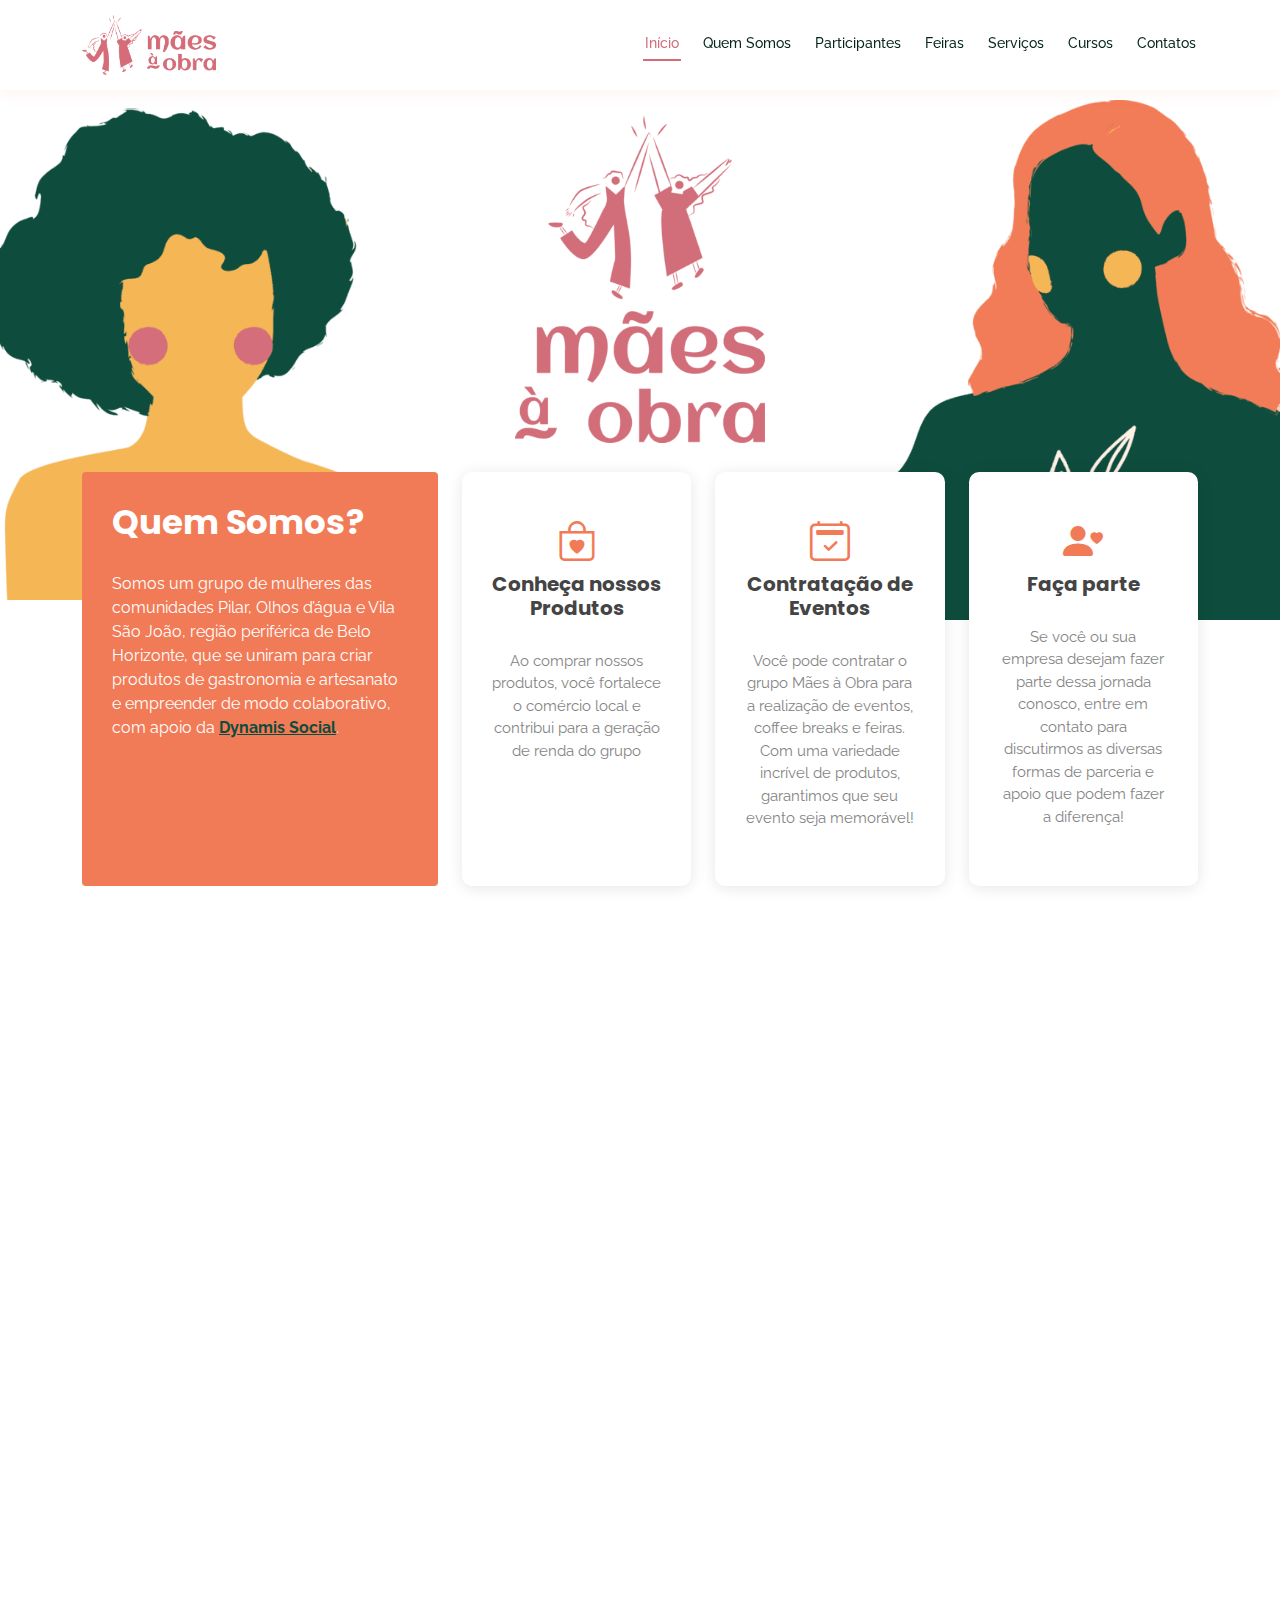
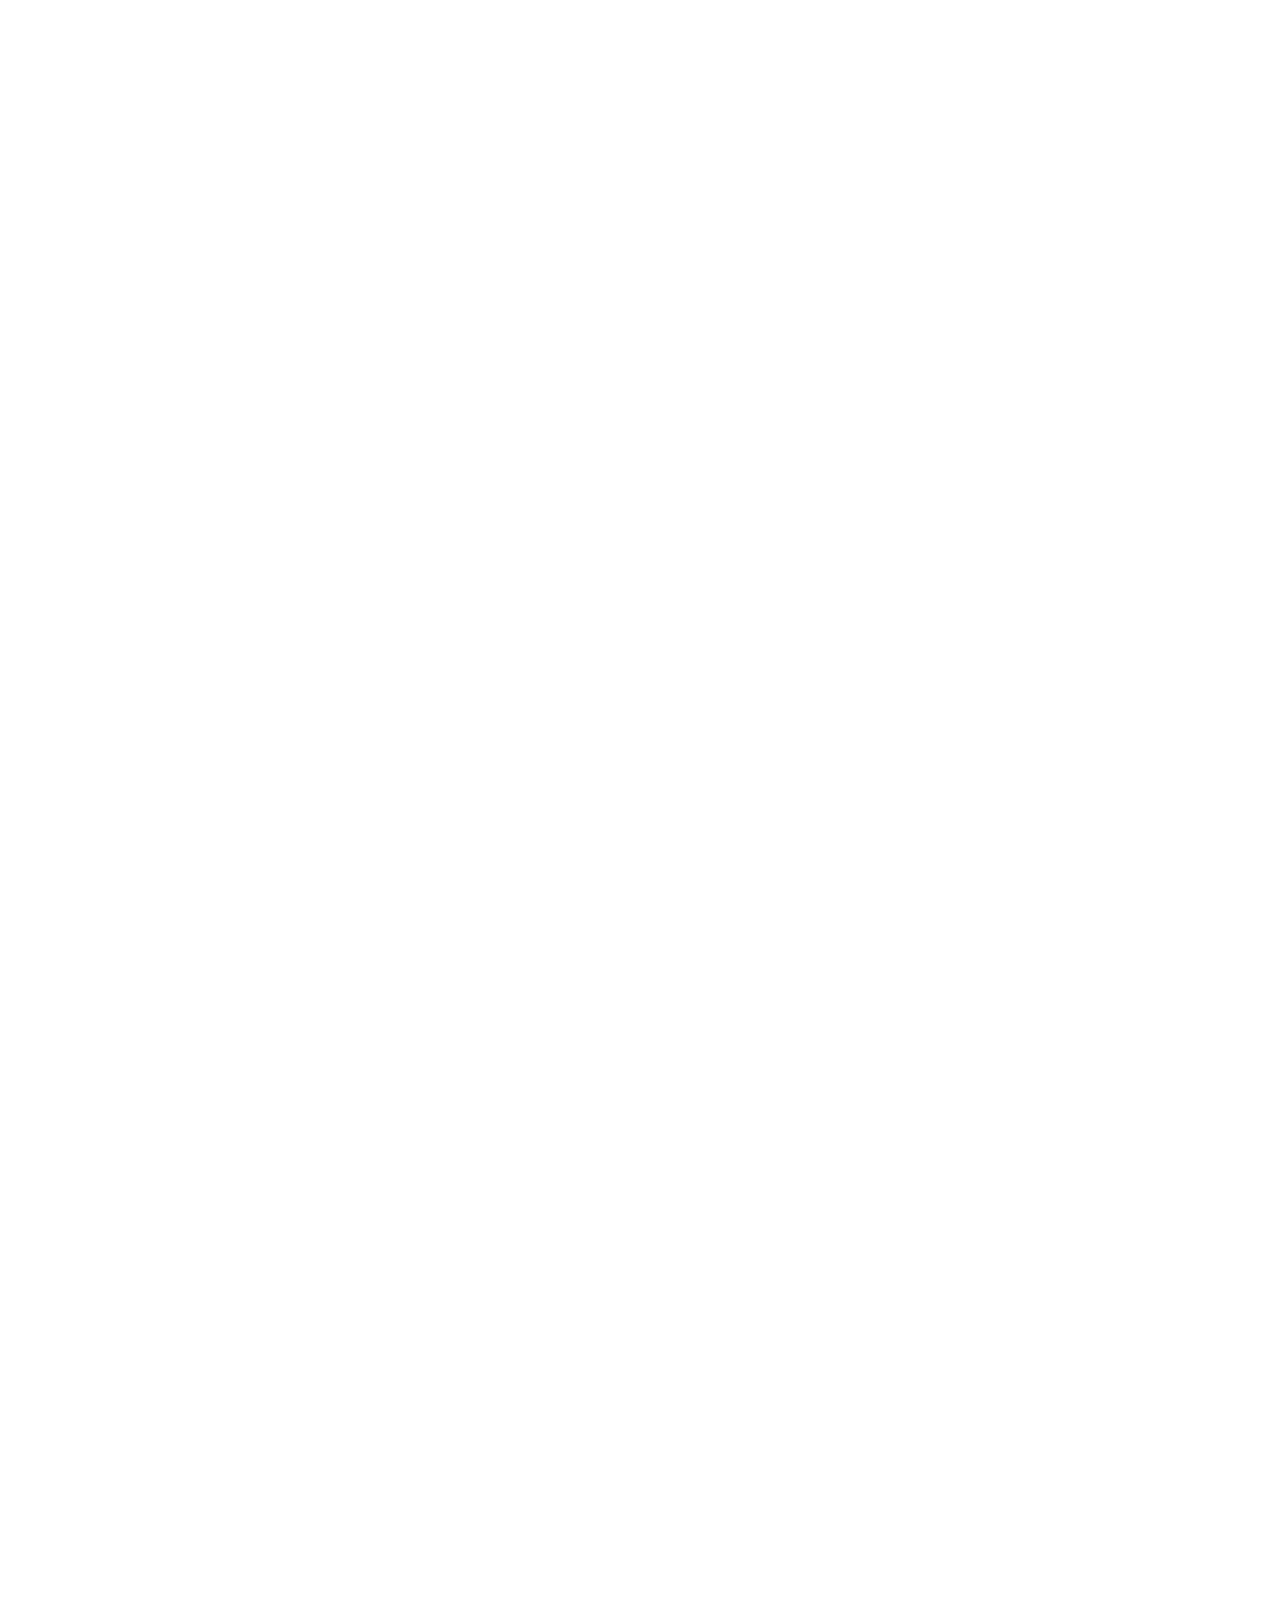
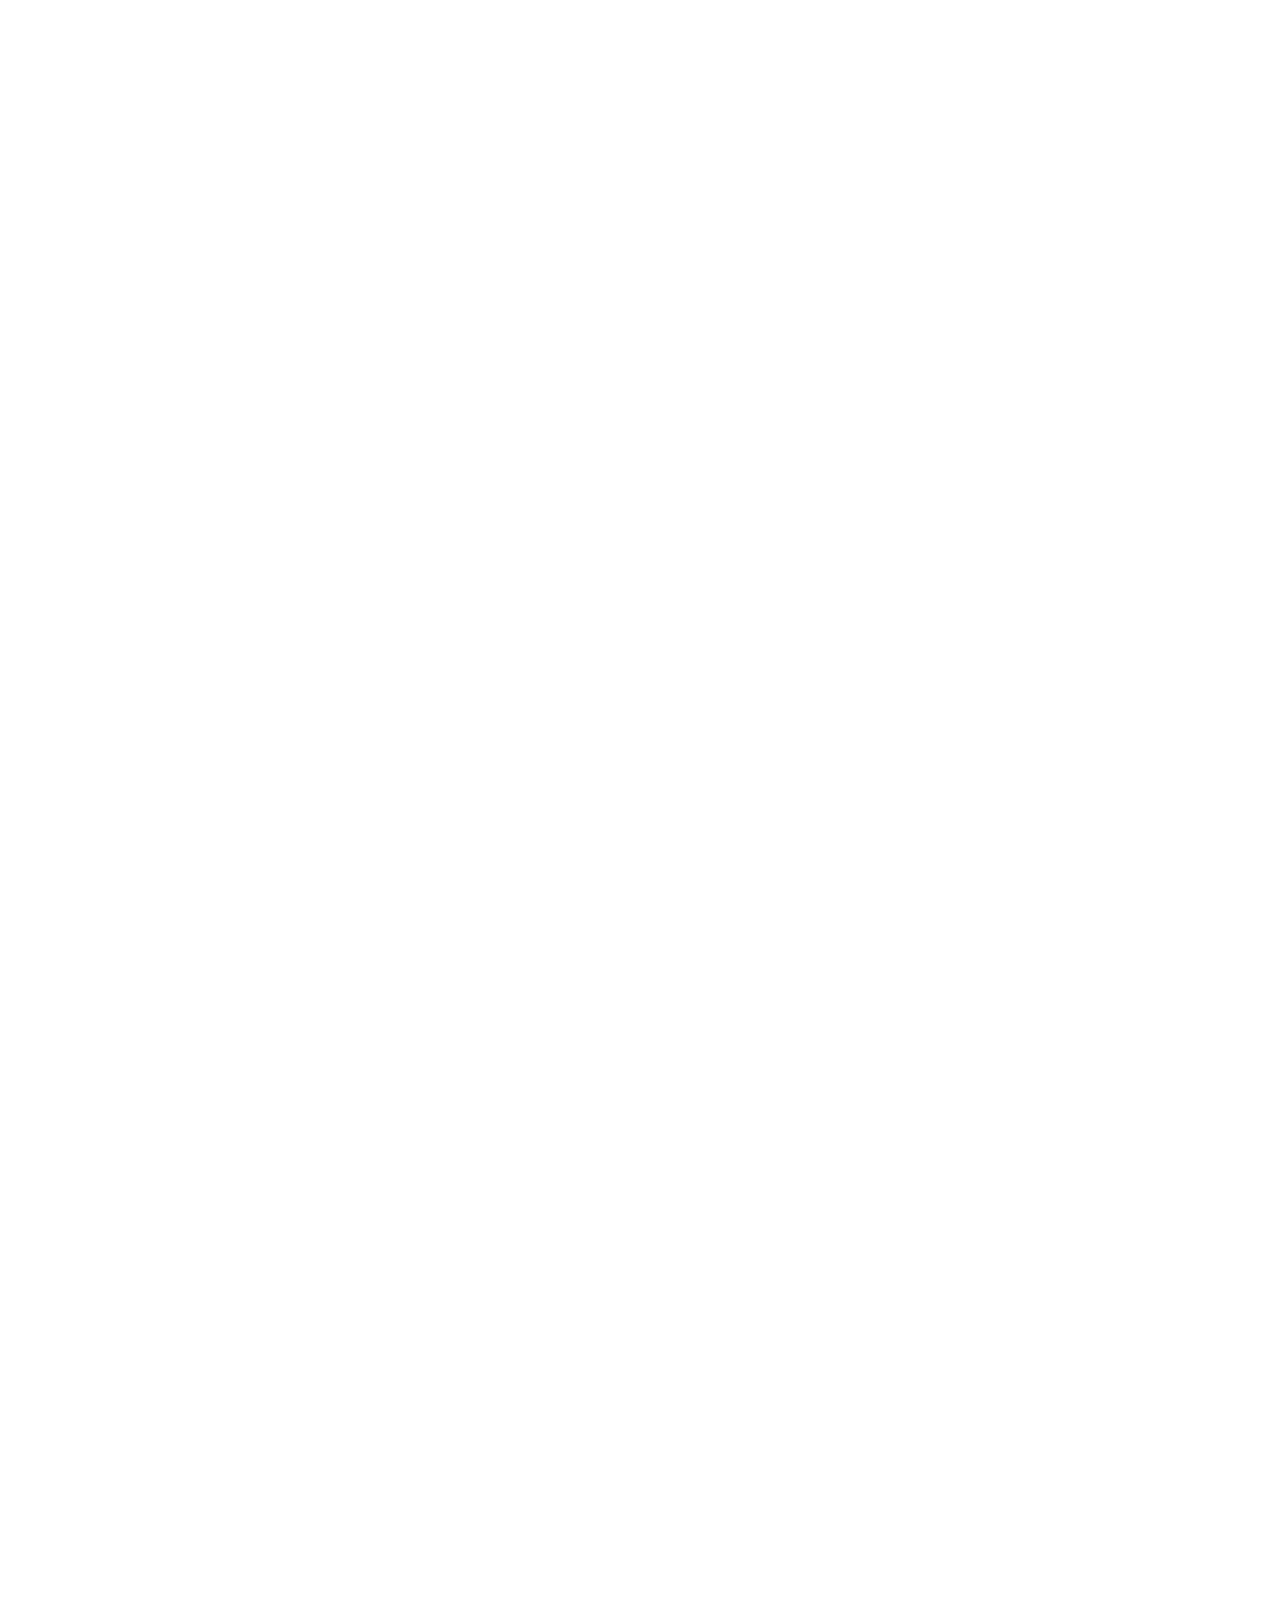
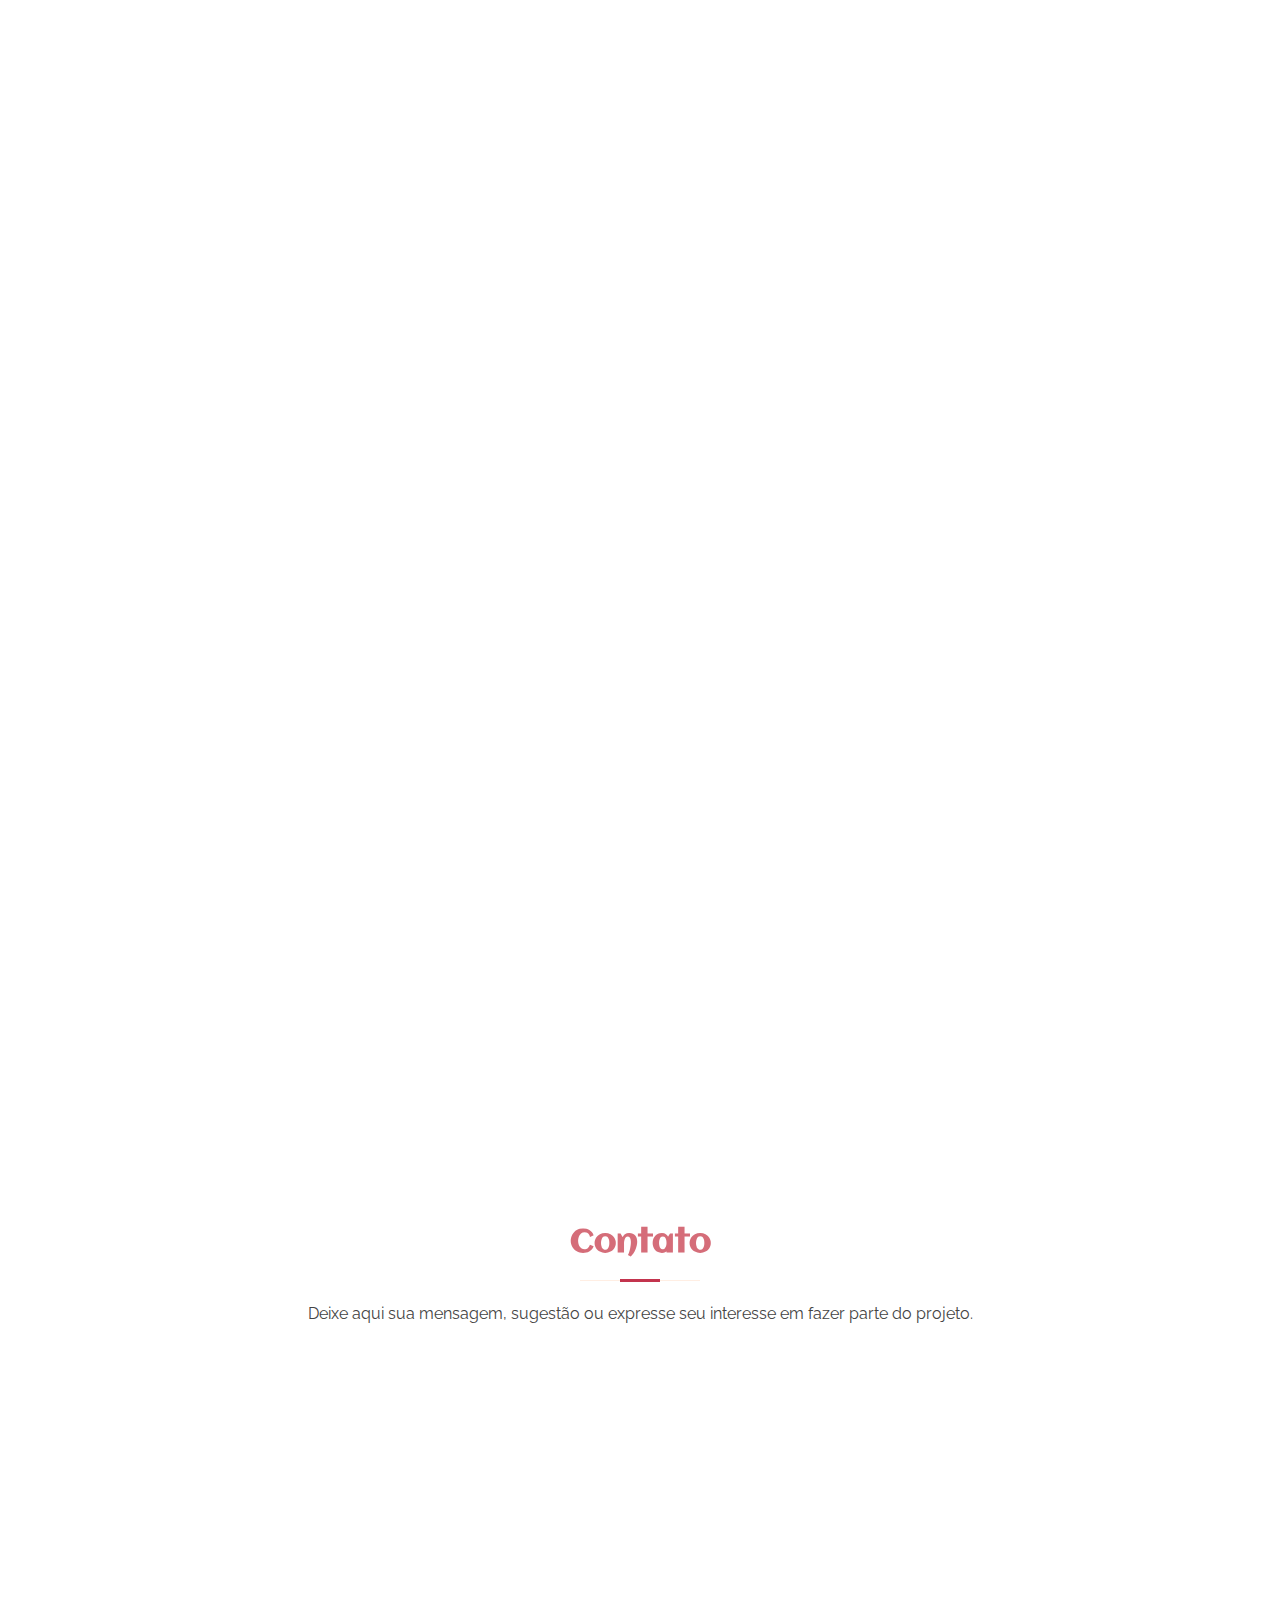
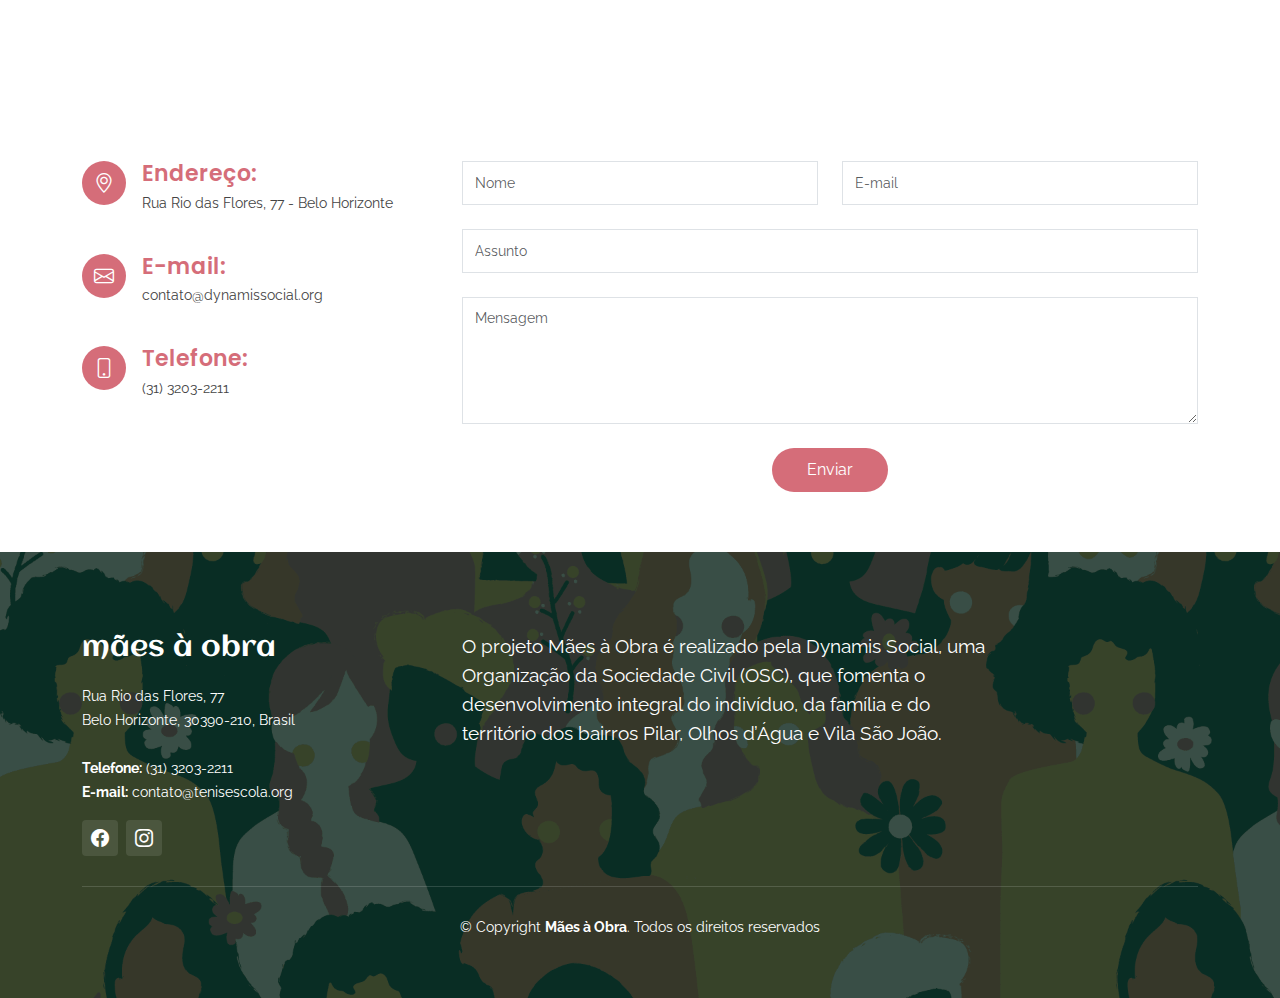
==== index.html @ a95a76d3 "retornando preloader" ====
<!DOCTYPE html>
<html lang="en">

<head>
  <meta charset="utf-8">
  <meta content="width=device-width, initial-scale=1.0" name="viewport">

  <title>Mães à Obra</title>
  <meta content="" name="description">
  <meta content="" name="keywords">

  <!--IMAGEM DE PRÉ VISUALIZAÇÃO - META-tags OpenGraph-->
  <meta property="og:title" content="Mães à Obra" />
  <meta property="og:description" content="Somos um grupo de mulheres da região periférica de Belo Horizonte, que se uniram para criar produtos de gastronomia e artesanato" />
  <meta property="og:image" content="C:/ProjetosPHP/GIT_proj_maes_a_obra/assets/img/img-preview.jpg" />
  <meta property="og:url" content="C:/ProjetosPHP/GIT_proj_maes_a_obra/" />

  <!-- Favicons -->
  <link href="assets/img/favicon.png" rel="icon">
  <link href="assets/img/apple-touch-icon.png" rel="apple-touch-icon">

  <!-- Google Fonts -->
  <link rel="preconnect" href="https://fonts.googleapis.com">
  <link rel="preconnect" href="https://fonts.gstatic.com" crossorigin>
  <link
    href="https://fonts.googleapis.com/css?family=Open+Sans:300,300i,400,400i,600,600i,700,700i|Raleway:300,300i,400,400i,500,500i,600,600i,700,700i|Poppins:300,300i,400,400i,500,500i,600,600i,700,700i"
    rel="stylesheet">
  <link href="https://fonts.googleapis.com/css2?family=Aclonica&display=swap" rel="stylesheet">

  <!-- Vendor CSS Files -->
  <link href="assets/vendor/animate.css/animate.min.css" rel="stylesheet">
  <link href="assets/vendor/aos/aos.css" rel="stylesheet">
  <link href="assets/vendor/bootstrap/css/bootstrap.min.css" rel="stylesheet">
  <link href="assets/vendor/bootstrap-icons/bootstrap-icons.css" rel="stylesheet">  
  <link href="assets/vendor/glightbox/css/glightbox.min.css" rel="stylesheet">
  <link href="assets/vendor/swiper/swiper-bundle.min.css" rel="stylesheet">

  <!-- Template Main CSS File -->
  <!-- <link href="assets/css/style.css" rel="stylesheet"> -->
  <link rel="stylesheet" href="assets/css/style.css" media="none" onload="if(media!='all')media='all'"><noscript><link rel="stylesheet" href="assets/css/style.css"></noscript>


</head>

<body>


  <!-- ======= Header ======= -->
  <header id="header" class="">
    <div class="container d-flex align-items-center">

      <a href="index.html" class="logo me-auto"><img src="assets/img/logo.png" class="img-fluid"></a>

      <nav id="navbar" class="navbar order-last order-lg-0">
        <ul>
          <li><a class="nav-link scrollto active" href="#hero">Início</a></li>
          <li><a class="nav-link scrollto" href="#about">Quem Somos</a></li>
          <li><a class="nav-link scrollto" href="#departments">Participantes</a></li>
          <li><a class="nav-link scrollto" href="#feiras">Feiras</a></li>
          <li><a class="nav-link scrollto" href="#servicos">Serviços</a></li>
          <li><a class="nav-link scrollto" href="#cursos">Cursos</a></li>
          <li><a class="nav-link scrollto" href="#contatos">Contatos</a></li>
        </ul>
        <i class="bi bi-list mobile-nav-toggle"></i>
      </nav>

    </div>
  </header>

  <!-- ======= [Banner] Hero Section ======= -->
  <section id="hero" class="text-center">
    <div class="row">

      <div class="col-4 mt-2">
        <img src="assets/img/mulher1.png" class="img-fluid" />
      </div>

      <div class="col-4 mt-3 logo-banner">
        <img src="assets/img/hero-banner-logo.png"
          class="img-fluid animate__animated animate__bounceIn animate__slow" />
      </div>

      <div class="col-4">
        <img src="assets/img/mulher2.png" class="img-fluid" />
      </div>

    </div>

  </section>

  <main id="main">

    <!-- ======= [Quadrados do Banner] Why Us Section ======= -->
    <section id="why-us" class="why-us">
      <div class="container">
        <div class="row">

          <div class=" col-lg-4 d-flex align-items-stretch animate__animated animate__bounceInLeft animate__slow" onclick="location.href='#about';">
            <div class="content grow">
              <h3>Quem Somos?</h3>
              <p>
                Somos um grupo de mulheres das comunidades Pilar, Olhos d’água e Vila São João, região periférica de
                Belo Horizonte, que se uniram para criar produtos de gastronomia e artesanato e empreender de modo
                colaborativo, com apoio da
                <a href="https://dynamissocial.org/dynamis/"><strong>Dynamis Social</strong></a>.
              </p>
            </div>
          </div>

          <div class="col-lg-8 d-flex align-items-stretch">
            <div class="icon-boxes d-flex flex-column justify-content-center ">
              <div class="row">

                <div class="col-xl-4 d-flex align-items-stretch animate__animated animate__bounceInLeft animate__slow" onclick="location.href='#departments';">
                  <div class="grow icon-box mt-4 mt-xl-0">
                    <i class="bi bi-bag-heart"></i>
                    <h4>Conheça nossos Produtos</h4>
                    <p>Ao comprar nossos produtos, você fortalece o comércio local e contribui para a geração de renda
                      do grupo</p>
                  </div>
                </div>

                <div class="col-xl-4 d-flex align-items-stretch animate__animated animate__bounceInLeft animate__slow" onclick="location.href='#servicos';">
                  <div class="grow icon-box mt-4 mt-xl-0">
                    <i class="bi bi-calendar2-check"></i>
                    <h4>Contratação de Eventos</h4>
                    <p>Você pode contratar o grupo Mães à Obra para a realização de eventos, coffee breaks e feiras. Com
                      uma variedade incrível de produtos, garantimos que seu evento seja memorável!</p>
                  </div>
                </div>

                <div class="col-xl-4 d-flex align-items-stretch animate__animated animate__bounceInLeft animate__slow" onclick="location.href='#contatos';">
                  <div class="grow icon-box mt-4 mt-xl-0">
                    <i class="bi bi-person-heart"></i>
                    <h4>Faça parte</h4>
                    <p>Se você ou sua empresa desejam fazer parte dessa jornada conosco, entre em contato para
                      discutirmos as diversas formas de parceria e apoio que podem fazer a diferença!</p>
                  </div>
                </div>

              </div>
            </div>
          </div>
        </div>

      </div>
    </section>

    <!-- ======= [Quem somos] About Section ======= -->
    <section id="about" class="about" data-aos="fade-up">
      <div class="section-title">
        <h2>Transformação através do Empreendedorismo</h2>
      </div>
      
      <img src="assets/img/foto-grupo.png" alt="" class="img-fluid" data-aos="zoom-in">

      <div class="container">

        <div class="row">

          <div class="col-xl-5 col-lg-6 py-5 px-lg-5 align-self-center">
            <p>A <a href="https://dynamissocial.org/dynamis/"><strong>Dynamis Social</strong></a> é uma OSC que desenvolve projetos nas áreas de esporte, educação e cultura junto às
              comunidades dos bairros Pilar, Olhos d’água e Vila São João. Durante a pandemia de covid-19, um grupo de
              mães das crianças atendidas pela organização começou a se organizar para a comercialização de alguns
              produtos, buscando a geração de renda extra, naquele contexto desafiador que enfrentamos. Daí nasceu o
              projeto Mães à Obra, hoje responsável por movimentar o bairro com feiras mensais, que ocupam a praça
              principal.
            </p>
            <p>A missão do projeto é empoderar mulheres, promovendo o empreendedorismo colaborativo nas áreas de gastronomia e artesanato. Por meio de feiras mensais, encontros e formações, buscamos aprimorar produtos e servicos, bem como oferecer ferramentas para ampliação das vendas, visando o aumento da renda e bem-estar dessas mulheres e suas famílias.</p>
          </div>

          <div
            class="col-xl-7 col-lg-6 icon-boxes py-5 px-lg-5">
            <div class="icon-box">
              <div class="icon"><i class="bi bi-boxes"></i></div>
              <h4 class="title">Colaboração</h4>
              <p class="description">Acreditamos na força do trabalho em conjunto para alcançar objetivos comuns e construir uma comunidade sólida.</p>
            </div>

            <div class="icon-box">
              <div class="icon"><i class="bi bi-gem"></i></div>
              <h4 class="title">Empoderamento</h4>
              <p class="description">Estamos comprometidos em empoderar mulheres, oferecendo oportunidades e recursos para seu crescimento pessoal e profissional.</p>
            </div>

            <div class="icon-box">
              <div class="icon"><i class="bi bi-fingerprint"></i></div>
              <h4 class="title">Inclusão</h4>
              <p class="description">Buscamos criar um ambiente inclusivo que respeite e valorize a diversidade.</p>
            </div>

            <div class="icon-box">
              <div class="icon"><i class="bi bi-trophy-fill"></i></div>
              <h4 class="title">Resiliência</h4>
              <p class="description">Apoiamo-nos mutuamente para superar desafios e construir resiliência em nossas vidas pessoais e profissionais.</p>
            </div>

          </div>
        </div>
      </div>      
    </section>

    <!-- ======= [Participantes] Departments Section ======= -->
    <section id="departments" class="departments" data-aos="fade-up">
      <div class="container">

        <div class="section-title">
          <h2>Participantes</h2>
          <p>Aqui você vai conhecer cada uma das Mães à Obra, se encantar com suas histórias pessoais e se apaixonar pelos produtos confeccionados por elas!</p>
          <p>Não deixe de seguir as redes sociais de cada uma, e ficar por dentro de todas as novidades. Você também pode fazer a sua encomenda através das redes sociais.</p>
        </div>

        <h3 class="title mt-3">Gastronomia</h3>


        <div class="row gy-4">
          <div class="col-lg-3 tab-group">
            <ul class="nav nav-tabs flex-column">
              <li class="nav-item">
                <a class="nav-link active show" data-bs-toggle="tab" href="#tab-1">Biscoiteria Afago</a>
              </li>
              <li class="nav-item">
                <a class="nav-link" data-bs-toggle="tab" href="#tab-2">Mapa das Delícias Confeitaria</a>
              </li>
              <li class="nav-item">
                <a class="nav-link" data-bs-toggle="tab" href="#tab-3">Doce Encanto by Naty Viktoria</a>
              </li>
              <li class="nav-item">
                <a class="nav-link" data-bs-toggle="tab" href="#tab-4">Tropeiro da Lu</a>
              </li>
              <li class="nav-item">
                <a class="nav-link" data-bs-toggle="tab" href="#tab-5">Espetinho da Marla</a>
              </li>
              <li class="nav-item">
                <a class="nav-link" data-bs-toggle="tab" href="#tab-6">Abatatado da Dani</a>
              </li>
              <li class="nav-item">
                <a class="nav-link" data-bs-toggle="tab" href="#tab-7">Point do Acarajé</a>
              </li>
              <li class="nav-item">
                <a class="nav-link" data-bs-toggle="tab" href="#tab-8">Delícias da Jô</a> 
              </li>
              <li class="nav-item">
                <a class="nav-link" data-bs-toggle="tab" href="#tab-x">Quitutes da Sol</a> 
              </li>
              <li class="nav-item">
                <a class="nav-link" data-bs-toggle="tab" href="#tab-z">Booloskinha</a> 
              </li>
            </ul>
          </div>

          <div class="col-lg-9">
            <div class="tab-content">

              <!-- ============= Biscoiteria Afago ============= -->
              <div class="tab-pane active show" id="tab-1">
                <div class="row gy-4">
                  <div class="col-lg-8 details order-2 order-lg-1">
                    <h3>Biscoiteria Afago</h3>
                    <p class="fst-italic">Biscoitos Artesanais</p>
                    <p>Temos diversas opções de biscoitos, como amanteigados de diferentes sabores, casadinhos, cookies e muito mais.</p>

                    <p>Meu nome é Rozania Maria, tenho 53 anos. Moro no bairro à 48 anos, sou mãe e avó. Faço licor artesanal e biscoito 
                    caseiro personalizado. Estou no projeto Mães à Obra a 1 ano e 8 meses. Cheguei tímida e falava pouco, apesar de conhercer
                    algumas pessoas. Hoje converso com todas! Faço parceria para oferecer Coffe Break e ajudo no que está ao meu alcance. Amo
                    trabalhar na feira e expor meus produtos. Me motiva a melhorar a cada dia mais quando, nas feiras, ofereço uma prova dos 
                    meus produtos para um cliente e ele diz que já conhece.</p>
                    
                    <div class="row mb-4">
                      <p>Siga nossas redes sociais e faça sua encomenda:</p>
                      <div class="col-1"><a href="https://www.instagram.com/biscoiteriaafago/" target="_blank"><i class="bi bi-instagram"></i></a>  </div>
                      <div class="col-1"><a href="https://wa.me/5531987769050" target="_blank"><i class="bi bi-whatsapp"></i></a>  </div>
                    </div>                           
                    
                  </div>
                  <div class="col-lg-4 text-center order-1 order-lg-2 details-img">
                    <img src="assets/img/participantes/gastronomia/loja01/00.jpg" alt="" class="img-fluid" loading="lazy">
                  </div>
                </div>

                <div class="row">
                  <div class="col-lg-8 gallery">
                    <div class="swiper products-slider">

                      <div class="swiper-wrapper">
                        <div class="swiper-slide"><a class="glightbox" data-gallery="images-gallery-loja01" href="assets/img/participantes/gastronomia/loja01/01.jpg"><img src="assets/img/participantes/gastronomia/loja01/01.jpg" class="img-fluid" alt="" loading="lazy"></a></div>
                        <div class="swiper-slide"><a class="glightbox" data-gallery="images-gallery-loja01" href="assets/img/participantes/gastronomia/loja01/02.jpg"><img src="assets/img/participantes/gastronomia/loja01/02.jpg" class="img-fluid" alt="" loading="lazy"></a></div>
                        <div class="swiper-slide"><a class="glightbox" data-gallery="images-gallery-loja01" href="assets/img/participantes/gastronomia/loja01/03.jpg"><img src="assets/img/participantes/gastronomia/loja01/03.jpg" class="img-fluid" alt="" loading="lazy"></a></div>
                        <div class="swiper-slide"><a class="glightbox" data-gallery="images-gallery-loja01" href="assets/img/participantes/gastronomia/loja01/04.jpg"><img src="assets/img/participantes/gastronomia/loja01/04.jpg" class="img-fluid" alt="" loading="lazy"></a></div>
                        <div class="swiper-slide"><a class="glightbox" data-gallery="images-gallery-loja01" href="assets/img/participantes/gastronomia/loja01/05.jpg"><img src="assets/img/participantes/gastronomia/loja01/05.jpg" class="img-fluid" alt="" loading="lazy"></a></div>
                        <div class="swiper-slide"><a class="glightbox" data-gallery="images-gallery-loja01" href="assets/img/participantes/gastronomia/loja01/06.jpg"><img src="assets/img/participantes/gastronomia/loja01/06.jpg" class="img-fluid" alt="" loading="lazy"></a></div>
                      </div>

                      <div class="swiper-pagination"></div>
                    </div>
    
                  </div>
                </div>
              </div>

              <!-- ============= Mapa das Delícias Confeitaria ============= -->
              <div class="tab-pane" id="tab-2">
                <div class="row gy-4">
                  <div class="col-lg-8 details order-2 order-lg-1">
                    <h3>Mapa das Delícias Confeitaria</h3>
                    <p class="fst-italic">O caminho para adoçar nossa vida!</p>
                    <p></p>
                    <div class="row mb-4">
                      <p>Siga nossas redes sociais e faça sua encomenda:</p>
                      <div class="col-1"><a href="https://www.instagram.com/mapadasdelicias/" target="_blank"><i class="bi bi-instagram"></i></a>  </div>
                      <div class="col-1"><a href="https://wa.me/5531991979545" target="_blank"><i class="bi bi-whatsapp"></i></a>  </div>
                    </div> 
                  </div>
                  <div class="col-lg-4 text-center order-1 order-lg-2 details-img">
                    <img src="assets/img/participantes/gastronomia/loja02/00.jpg" alt="" class="img-fluid" loading="lazy">
                  </div>
                </div>

                <div class="row">
                  <div class="col-lg-8 gallery">
                    <div class="swiper products-slider">

                      <div class="swiper-wrapper">
                        <div class="swiper-slide"><a class="glightbox" data-gallery="images-gallery-loja02" href="assets/img/participantes/gastronomia/loja02/01.jpg"><img src="assets/img/participantes/gastronomia/loja02/01.jpg" class="img-fluid" alt="" loading="lazy"></a></div>
                        <div class="swiper-slide"><a class="glightbox" data-gallery="images-gallery-loja02" href="assets/img/participantes/gastronomia/loja02/02.jpg"><img src="assets/img/participantes/gastronomia/loja02/02.jpg" class="img-fluid" alt="" loading="lazy"></a></div>
                        <div class="swiper-slide"><a class="glightbox" data-gallery="images-gallery-loja02" href="assets/img/participantes/gastronomia/loja02/03.jpg"><img src="assets/img/participantes/gastronomia/loja02/03.jpg" class="img-fluid" alt="" loading="lazy"></a></div>
                        <div class="swiper-slide"><a class="glightbox" data-gallery="images-gallery-loja02" href="assets/img/participantes/gastronomia/loja02/04.jpg"><img src="assets/img/participantes/gastronomia/loja02/04.jpg" class="img-fluid" alt="" loading="lazy"></a></div>
                        <div class="swiper-slide"><a class="glightbox" data-gallery="images-gallery-loja02" href="assets/img/participantes/gastronomia/loja02/05.jpg"><img src="assets/img/participantes/gastronomia/loja02/05.jpg" class="img-fluid" alt="" loading="lazy"></a></div>
                        <div class="swiper-slide"><a class="glightbox" data-gallery="images-gallery-loja02" href="assets/img/participantes/gastronomia/loja02/06.jpg"><img src="assets/img/participantes/gastronomia/loja02/06.jpg" class="img-fluid" alt="" loading="lazy"></a></div>
                      </div>

                      <div class="swiper-pagination"></div>
                    </div>    
                  </div>
                </div>
                
              </div>

              <!-- ============= Doce Encanto by Naty Viktoria ============= -->
              <div class="tab-pane" id="tab-3">
                <div class="row gy-4">
                  <div class="col-lg-8 details order-2 order-lg-1">
                    <h3>Doce Encanto by Naty Viktoria</h3>
                    <p class="fst-italic">Bombons trufados e chup-chup gourmet</p>
                    <p></p>
                    <div class="row mb-4">
                      <p>Siga nossas redes sociais e faça sua encomenda:</p>
                      <div class="col-1"><a href="https://www.instagram.com/doce_encantado/" target="_blank"><i class="bi bi-instagram"></i></a>  </div>
                      <div class="col-1"><a href="https://wa.me/5531988217634" target="_blank"><i class="bi bi-whatsapp"></i></a>  </div>
                    </div> 
                  </div>
                  <div class="col-lg-4 text-center order-1 order-lg-2 details-img">
                    <img src="assets/img/participantes/gastronomia/loja03/00.jpg" alt="" class="img-fluid" loading="lazy">
                  </div>
                </div>

                <!-- Adicionar fotos -->
              </div>

              <!-- ============= Tropeiro da Lu ============= -->
              <div class="tab-pane" id="tab-4">
                <div class="row gy-4">
                  <div class="col-lg-8 details order-2 order-lg-1">
                    <h3>Tropeiro da Lu</h3>
                    <p class="fst-italic">O tradicional tropeiro mineiro, feito com muito amor!</p>
                    <p>Olá, meu nome é Marly, tenho 60 anos e moro no bairro Olhos d’Água. Quando nos mudamos para cá haviam poucas casas e sempre foi um bairro com poucos recursos. 
                      Sempre gostei de ajudar minha mãe na cozinha e na costura, com isso tomei gosto por cozinhar e hoje trabalho de cantineira no Lar Dos Meninos e estou prestes a me aposentar.
                      Sou uma das primeiras integrantes do mães a obra e faço o tropeiro que é bem esperado por todos da comunidade em dias de feiras, o tropeiro tem me ajudado a completar a minha renda. 
                      Sou feliz por fazer parte deste projeto e todas as oportunidades que surgem na Dynamis faço questão de participar. 
                      Agradeço sempre a Franciola e Claudius por nos ajudarem com tudo que precisamos, e a todos os patrocinadores do grupo Dynamis.
                    </p>
                    <p></p>
                    <div class="row mb-4">
                      <p>Siga nossas redes sociais e faça sua encomenda:</p>
                      <div class="col-1"><a href="https://www.instagram.com/tropeiro.dalu/" target="_blank"><i class="bi bi-instagram"></i></a>  </div>
                      <div class="col-1"><a href="https://wa.me/5531982048621" target="_blank"><i class="bi bi-whatsapp"></i></a>  </div>
                    </div> 
                  </div>
                  <div class="col-lg-4 text-center order-1 order-lg-2 details-img">
                    <img src="assets/img/participantes/gastronomia/loja04/00.jpg" alt="" class="img-fluid" loading="lazy">
                  </div>
                </div>

                <div class="row">
                  <div class="col-lg-8 gallery">
                    <div class="swiper products-slider">

                      <div class="swiper-wrapper">
                        <div class="swiper-slide"><a class="glightbox" data-gallery="images-gallery-loja04" href="assets/img/participantes/gastronomia/loja04/01.jpg"><img src="assets/img/participantes/gastronomia/loja04/01.jpg" class="img-fluid" alt="" loading="lazy"></a></div>
                        <div class="swiper-slide"><a class="glightbox" data-gallery="images-gallery-loja04" href="assets/img/participantes/gastronomia/loja04/02.jpg"><img src="assets/img/participantes/gastronomia/loja04/02.jpg" class="img-fluid" alt="" loading="lazy"></a></div>
                      </div>

                      <div class="swiper-pagination"></div>
                    </div>    
                  </div>
                </div>
              </div>

              <!-- ============= Espetinho da Marla ============= -->
              <div class="tab-pane" id="tab-5">
                <div class="row gy-4">
                  <div class="col-lg-8 details order-2 order-lg-1">
                    <h3>Espetinho da Marla</h3>
                    <p class="fst-italic"></p>
                    <p>Olá, me chamo Marla Ariane tenho 36 anos. Era um sonho participar do projeto Mães à Obra e esse sonho virou realidade!
                      Sempre ouvi falar do projeto e sempre pedi à minha amiga Maura uma oportunidade para participar. Um belo dia ela me 
                      mandou mensagem perguntando se eu queria participar da feira de dezembro com espetinho e cerveja. Achei super legal, então
                      corri atrás dos melhores espetinho e estou até hj nesse projeto maravilhoso que eu amo muito!</p>
                    <div class="row mb-4">
                      <p>Siga nossas redes sociais e faça sua encomenda:</p>
                      <div class="col-1"><a href="https://wa.me/5531995706856" target="_blank"><i class="bi bi-whatsapp"></i></a>  </div>
                    </div>
                  </div>
                  <div class="col-lg-4 text-center order-1 order-lg-2 details-img">
                    <img src="assets/img/participantes/gastronomia/loja05/00.jpg" alt="" class="img-fluid" loading="lazy">
                  </div>
                </div>

                <!-- Adicionar fotos -->
              </div>

              <!-- ============= Abatatado da Dani ============= -->
              <div class="tab-pane" id="tab-6">
                <div class="row gy-4">
                  <div class="col-lg-8 details order-2 order-lg-1">
                    <h3>Abatatado da Dani</h3>
                    <p class="fst-italic">A melhor batata frita</p>
                    <p></p>
                    <div class="row mb-4">
                      <p>Siga nossas redes sociais e faça sua encomenda:</p>
                      <div class="col-1"><a href="https://www.instagram.com/abatatado.da.dani/" target="_blank"><i class="bi bi-instagram"></i></a>  </div>
                      <div class="col-1"><a href="https://wa.me/5531987707120" target="_blank"><i class="bi bi-whatsapp"></i></a>  </div>
                    </div>
                  </div>
                  <div class="col-lg-4 text-center order-1 order-lg-2 details-img">
                    <img src="assets/img/participantes/gastronomia/loja06/00.jpg" alt="" class="img-fluid" loading="lazy">
                  </div>
                </div>

                <!-- Adicionar fotos -->
              </div>

              <!-- ============= Point do Acarajé ============= -->
              <div class="tab-pane" id="tab-7">
                <div class="row gy-4">
                  <div class="col-lg-8 details order-2 order-lg-1">
                    <h3>Point do Acarajé</h3>
                    <p class="fst-italic">O autêtico acarajé baiano!</p>
                    <p></p>
                    <div class="row mb-4">
                      <p>Siga nossas redes sociais e faça sua encomenda:</p>
                      <div class="col-1"><a href="https://wa.me/5531986207083" target="_blank"><i class="bi bi-whatsapp"></i></a>  </div>
                    </div>
                  </div>
                  <div class="col-lg-4 text-center order-1 order-lg-2">
                    <img src="assets/img/participantes/gastronomia/loja07/00.jpg" alt="" class="img-fluid" loading="lazy">
                  </div>
                </div>

                <!-- Adicionar fotos -->
              </div>

              <!-- ============= Delícias da Jô ============= -->
              <div class="tab-pane" id="tab-8">
                <div class="row gy-4">
                  <div class="col-lg-8 details order-2 order-lg-1">
                    <h3>Delícias da Jô</h3>
                    <p class="fst-italic">Pastel e Caldo de Cana</p>
                    <p>Meu nome é Jordânia, tenho 51 anos, dois filhos e um neto. Sou cuidadora de idosos e moro em Belo Horizonte, no 
                      bairro Pilar. Comecei a cozinhar desde cedo, ajudando minha mãe e desde então gosto muito de cozinhar. Quando eu 
                      tinha uns 14 anos, fazia coxinha e levava para a escola para vender. Foi onde comecei minha independência. Na 
                      pandemia conheci a Dynamis vendendo salgados para os professores e então fui convidada pra fazer parte do Projeto 
                      Mães à Obra, aonde me ajudou e ainda ajuda, na minha vida financeira, a socializar e fazer novas amizades.
                      Eu quero crescer mais nesta área, fazendo mais cursos para me aprimorar cada vez mais.</p>
                    <div class="row mb-4">
                      <p>Siga nossas redes sociais e faça sua encomenda:</p>
                      <div class="col-1"><a href="https://www.instagram.com/jordania_nuness/" target="_blank"><i class="bi bi-instagram"></i></a>  </div>
                      <div class="col-1"><a href="https://wa.me/5531982048621" target="_blank"><i class="bi bi-whatsapp"></i></a>  </div>
                    </div> 
                  </div>
                  <div class="col-lg-4 text-center order-1 order-lg-2 details-img">
                    <img src="assets/img/participantes/gastronomia/loja08/00.jpg" alt="" class="img-fluid" loading="lazy">
                  </div>
                </div>

                <div class="row">
                  <div class="col-lg-8 gallery">
                    <div class="swiper products-slider">

                      <div class="swiper-wrapper">
                        <div class="swiper-slide"><a class="glightbox" data-gallery="images-gallery-loja08" href="assets/img/participantes/gastronomia/loja08/01.jpg"><img src="assets/img/participantes/gastronomia/loja08/01.jpg" class="img-fluid" alt="" loading="lazy"></a></div>
                        
                      </div>

                      <div class="swiper-pagination"></div>
                    </div>    
                  </div>
                </div>
              </div>

              <!-- ============= Quitutes da Sol ============= -->
              <div class="tab-pane" id="tab-x">
                <div class="row gy-4">
                  <div class="col-lg-8 details order-2 order-lg-1">
                    <h3>Quitutes da Sol</h3>
                    <p class="fst-italic"></p>
                    <p></p>
                    <div class="row mb-4">
                      <p>Siga nossas redes sociais e faça sua encomenda:</p>
                      <!-- <div class="col-1"><a href="https://www.instagram.com/jordania_nuness/" target="_blank"><i class="bi bi-instagram"></i></a>  </div> -->
                      <!-- <div class="col-1"><a href="https://wa.me/5531982048621" target="_blank"><i class="bi bi-whatsapp"></i></a>  </div> -->
                    </div> 
                  </div>
                  <div class="col-lg-4 text-center order-1 order-lg-2 details-img">
                    <img src="assets/img/participantes/gastronomia/lojax/00.jpg" alt="" class="img-fluid" loading="lazy">
                  </div>
                </div>

                <div class="row">
                  <div class="col-lg-8 gallery">
                    <div class="swiper products-slider">

                      <div class="swiper-wrapper">
                        <!-- <div class="swiper-slide"><a class="glightbox" data-gallery="images-gallery-loja08" href="assets/img/participantes/gastronomia/loja08/01.jpg"><img src="assets/img/participantes/gastronomia/loja08/01.jpg" class="img-fluid" alt=""></a></div> -->
                        
                      </div>

                      <div class="swiper-pagination"></div>
                    </div>    
                  </div>
                </div>
              </div>

              <!-- ============= Booloskinha ============= -->
              <div class="tab-pane" id="tab-z">
                <div class="row gy-4">
                  <div class="col-lg-8 details order-2 order-lg-1">
                    <h3>Booloskinha</h3>
                    <p class="fst-italic"></p>
                    <p>Oi pessoal meu nome é Jéssica sou mãe de dois meninos.
                      E integrante do projeto Mães à Obra na barraca BoolosKinha lá eu vendo os mini Cake Donuts que é feito com muito carinho pra vocês.
                      Minha história na confeitaria aconteceu em 2018 quando me mudei de Belo Horizonte pra uma cidade chamada Nova Ponte em MG
                      Precisava sustentar a casa e não tinha condições financeiras foi aí que tudo começou.  Hoje graças ao projeto que a Dynamis tem aqui no bairro onde eu moro, eu consigo mostrar cada dia mais o meu trabalho.
                      Obrigada a todos os envolvidos por fazer esse projeto acontecer.
                    </p>
                    <div class="row mb-4">
                      <p>Siga nossas redes sociais e faça sua encomenda:</p>
                      <!-- <div class="col-1"><a href="https://www.instagram.com/jordania_nuness/" target="_blank"><i class="bi bi-instagram"></i></a>  </div> -->
                      <!-- <div class="col-1"><a href="https://wa.me/5531982048621" target="_blank"><i class="bi bi-whatsapp"></i></a>  </div> -->
                    </div> 
                  </div>
                  <div class="col-lg-4 text-center order-1 order-lg-2 details-img">
                    <img src="assets/img/participantes/gastronomia/lojaz/00.jpg" alt="" class="img-fluid" loading="lazy">
                  </div>
                </div>

                <div class="row">
                  <div class="col-lg-8 gallery">
                    <div class="swiper products-slider">

                      <div class="swiper-wrapper">
                        <div class="swiper-slide"><a class="glightbox" data-gallery="images-gallery-lojaz" href="assets/img/participantes/gastronomia/lojaz/01.jpg"><img src="assets/img/participantes/gastronomia/lojaz/01.jpg" class="img-fluid" alt="" loading="lazy"></a></div>
                        <div class="swiper-slide"><a class="glightbox" data-gallery="images-gallery-lojaz" href="assets/img/participantes/gastronomia/lojaz/02.jpg"><img src="assets/img/participantes/gastronomia/lojaz/02.jpg" class="img-fluid" alt="" loading="lazy"></a></div>
                        <div class="swiper-slide"><a class="glightbox" data-gallery="images-gallery-lojaz" href="assets/img/participantes/gastronomia/lojaz/03.jpg"><img src="assets/img/participantes/gastronomia/lojaz/03.jpg" class="img-fluid" alt="" loading="lazy"></a></div>
                        <div class="swiper-slide"><a class="glightbox" data-gallery="images-gallery-lojaz" href="assets/img/participantes/gastronomia/lojaz/04.jpg"><img src="assets/img/participantes/gastronomia/lojaz/04.jpg" class="img-fluid" alt="" loading="lazy"></a></div>
                        
                      </div>

                      <div class="swiper-pagination"></div>
                    </div>    
                  </div>
                </div>
              </div>

            </div>
          </div>
        </div>  


        <h3 class="title mt-5">Artesanato</h3>

        <div class="row gy-4">
          <div class="col-lg-3 tab-group">
            <ul class="nav nav-tabs flex-column">
              <li class="nav-item">
                <a class="nav-link active show" data-bs-toggle="tab" href="#tab-11">Atelie Rouxinol</a>
              </li>
              <li class="nav-item">
                <a class="nav-link" data-bs-toggle="tab" href="#tab-12">Diacuy Crochê</a>
              </li>
              <li class="nav-item">
                <a class="nav-link" data-bs-toggle="tab" href="#tab-13">Ateliê Lacinho de Menina</a>
              </li>
              <li class="nav-item">
                <a class="nav-link" data-bs-toggle="tab" href="#tab-14">Gervânia</a>
              </li>
              <li class="nav-item">
                <a class="nav-link" data-bs-toggle="tab" href="#tab-15">Joyce Oliveira</a>
              </li>
              <li class="nav-item">
                <a class="nav-link" data-bs-toggle="tab" href="#tab-16">Marly Pita</a>
              </li>
            </ul>
          </div>

          <div class="col-lg-9">
            <div class="tab-content">

              <!-- ============= Atelie Rouxinol============= -->
              <div class="tab-pane active show" id="tab-11">
                <div class="row gy-4">
                  <div class="col-lg-8 details order-2 order-lg-1">
                    <h3>Atelie Rouxinol</h3>
                    <p class="fst-italic">Crochê que encanta!</p>
                    <p>Roupas, jogos americanos, chaveiros e objetos de decoração em crochê.</p>

                    <div class="row mb-4">
                      <p>Siga nossas redes sociais e faça sua encomenda:</p>
                      <div class="col-1"><a href="https://wa.me/5531996550687"  target="_blank"><i class="bi bi-whatsapp"></i></a></div>
                    </div>
                  </div>
                  <div class="col-lg-4 text-center order-1 order-lg-2 details-img">
                    <img src="assets/img/participantes/artesanato/loja11/00.jpg" alt="" class="img-fluid" loading="lazy">
                  </div>
                </div>

                <div class="row">
                  <div class="col-lg-8 gallery">
                    <div class="swiper products-slider">

                      <div class="swiper-wrapper">
                        <div class="swiper-slide"><a class="glightbox" data-gallery="images-gallery-loja11" href="assets/img/participantes/artesanato/loja11/01.jpg"><img src="assets/img/participantes/artesanato/loja11/01.jpg" class="img-fluid" alt="" loading="lazy"></a></div>
                        <div class="swiper-slide"><a class="glightbox" data-gallery="images-gallery-loja11" href="assets/img/participantes/artesanato/loja11/02.jpg"><img src="assets/img/participantes/artesanato/loja11/02.jpg" class="img-fluid" alt="" loading="lazy"></a></div>
                      </div>

                      <div class="swiper-pagination"></div>
                    </div>
    
                  </div>
                </div>
              </div>

              <!-- ============= Diacuy Crochê ============= -->
              <div class="tab-pane" id="tab-12">
                <div class="row gy-4">
                  <div class="col-lg-8 details order-2 order-lg-1">
                    <h3>Diacuy Crochê</h3>
                    <p class="fst-italic">Amor em cada ponto!</p>
                    <p>Roupas, sapatos, bolsas e tapetes são apenas alguns de nossos produtos em crochê.</p>

                    <div class="row mb-4">
                      <p>Siga nossas redes sociais e faça sua encomenda:</p>
                      <div class="col-1"><a href="https://www.instagram.com/diacuypaixao/" target="_blank"><i class="bi bi-instagram"></i></a>  </div>
                      <div class="col-1"><a href="https://wa.me/5531991979545" target="_blank"><i class="bi bi-whatsapp"></i></a>  </div>
                    </div>
                  </div>
                  
                  <div class="col-lg-4 text-center order-1 order-lg-2 details-img">
                    <img src="assets/img/participantes/artesanato/loja12/00.jpg" alt="" class="img-fluid" loading="lazy">
                  </div>
                </div>

                <div class="row">
                  <div class="col-lg-8 gallery">
                    <div class="swiper products-slider">

                      <div class="swiper-wrapper">
                        <div class="swiper-slide"><a class="glightbox" data-gallery="images-gallery-loja12" href="assets/img/participantes/artesanato/loja12/01.jpg"><img src="assets/img/participantes/artesanato/loja12/01.jpg" class="img-fluid" alt="" loading="lazy"></a></div>
                        <div class="swiper-slide"><a class="glightbox" data-gallery="images-gallery-loja12" href="assets/img/participantes/artesanato/loja12/02.jpg"><img src="assets/img/participantes/artesanato/loja12/02.jpg" class="img-fluid" alt="" loading="lazy"></a></div>
                        <div class="swiper-slide"><a class="glightbox" data-gallery="images-gallery-loja12" href="assets/img/participantes/artesanato/loja12/03.jpg"><img src="assets/img/participantes/artesanato/loja12/03.jpg" class="img-fluid" alt="" loading="lazy"></a></div>
                        <div class="swiper-slide"><a class="glightbox" data-gallery="images-gallery-loja12" href="assets/img/participantes/artesanato/loja12/04.jpg"><img src="assets/img/participantes/artesanato/loja12/04.jpg" class="img-fluid" alt="" loading="lazy"></a></div>
                        <div class="swiper-slide"><a class="glightbox" data-gallery="images-gallery-loja12" href="assets/img/participantes/artesanato/loja12/05.jpg"><img src="assets/img/participantes/artesanato/loja12/05.jpg" class="img-fluid" alt="" loading="lazy"></a></div>
                      </div>

                      <div class="swiper-pagination"></div>
                    </div>
    
                  </div>
                </div>
              </div>

              <!-- ============= Ateliê Lacinho de Menina ============= -->
              <div class="tab-pane" id="tab-13">
                <div class="row gy-4">
                  <div class="col-lg-8 details order-2 order-lg-1">
                    <h3>Ateliê Lacinho de Menina</h3>
                    <p class="fst-italic"></p>
                    <p>Laços de cabelo e roupinhas infantis para diversas ocasiões.</p>

                    <div class="row mb-4">
                      <p>Siga nossas redes sociais e faça sua encomenda:</p>
                      <div class="col-1"><a href="https://www.instagram.com/atelielacinhodemenina/" target="_blank"><i class="bi bi-instagram"></i></a>  </div>
                      <div class="col-1"><a href="https://wa.me/553193081791" target="_blank"><i class="bi bi-whatsapp"></i></a>  </div>
                    </div>  
                  </div>
                  <div class="col-lg-4 text-center order-1 order-lg-2 details-img">
                    <img src="assets/img/participantes/artesanato/loja13/00.jpg" alt="" class="img-fluid" loading="lazy">
                  </div>
                </div>

                <div class="row">
                  <div class="col-lg-8 gallery">
                    <div class="swiper products-slider">

                      <div class="swiper-wrapper">
                        <div class="swiper-slide"><a class="glightbox" data-gallery="images-gallery-loja13" href="assets/img/participantes/artesanato/loja13/01.jpg"><img src="assets/img/participantes/artesanato/loja13/01.jpg" class="img-fluid" alt="" loading="lazy"></a></div>
                      </div>

                      <div class="swiper-pagination"></div>
                    </div>
    
                  </div>
                </div>
              </div>

              <!-- ============= Gervânia ============= -->
              <div class="tab-pane" id="tab-14">
                <div class="row gy-4">
                  <div class="col-lg-8 details order-2 order-lg-1">
                    <h3>Gervânia</h3>
                    <p class="fst-italic">Artesanato em crochê.</p>
                    <p>Panos de prato, chinelos customizados e muitos outros produtos em crochê.</p>
                    <p>Eu queria dizer que o Mães à Obra é uma parte, dizendo assim, da minha vida agora, porque no ano passado a 
                      Andreia me indicou [...] eu fui lá pra conhecer e ela falou “vem Gervânia, trazer seus chinelinhos, vem vender, 
                      vem se unir com a gente aí”, ai eu “vou tentar né, vamo nessa” e foi legal, foi bom, foi num momento que eu tava 
                      precisando, não de dinheiro, mas precisando também de outras pessoas, de distrair um pouco, porque a feira em si 
                      não é só lucro, é também uma parceria de amizade e a gente está sempre ali junto , um ajudando o outro... 
                      A Fran, o Bernardo, a Julia, a Cassia também, eles me deram muita força, estiveram ali sempre do meu lado me 
                      ajudando e isso me fez muito bem. E hoje eu me sinto melhor ainda, cada feira que a gente participa é uma experiencia 
                      nova e a gente conhece outras pessoas, vê outras pessoas também chegando querendo se unir a nós e isso eu sei que Deus 
                      se agrada, porque a união faz a força, não é verdade? E é isso aí, a feira da Dynamis Mães à Obra é uma coisa muito 
                      linda, eu me sinto muito bem lá no meio deles, enquanto Deus me der forca eu quero estar lá, quero estar 
                      compartilhando de tudo que eles for fazer. </p>

                    <div class="row mb-4">
                      <p>Siga nossas redes sociais e faça sua encomenda:</p>
                      <div class="col-1"><a href="https://wa.me/5531984617097" target="_blank"><i class="bi bi-whatsapp"></i></a>  </div>
                    </div> 
                  </div>
                  <div class="col-lg-4 text-center order-1 order-lg-2 details-img">
                    <img src="assets/img/participantes/artesanato/loja14/00.jpg" alt="" class="img-fluid" loading="lazy">
                  </div>
                </div>

                <div class="row">
                  <div class="col-lg-8 gallery">
                    <div class="swiper products-slider">

                      <div class="swiper-wrapper">
                        <div class="swiper-slide"><a class="glightbox" data-gallery="images-gallery-loja14" href="assets/img/participantes/artesanato/loja14/01.jpg"><img src="assets/img/participantes/artesanato/loja14/01.jpg" class="img-fluid" alt="" loading="lazy"></a></div>
                        <div class="swiper-slide"><a class="glightbox" data-gallery="images-gallery-loja14" href="assets/img/participantes/artesanato/loja14/02.jpg"><img src="assets/img/participantes/artesanato/loja14/02.jpg" class="img-fluid" alt="" loading="lazy"></a></div>
                        <div class="swiper-slide"><a class="glightbox" data-gallery="images-gallery-loja14" href="assets/img/participantes/artesanato/loja14/03.jpg"><img src="assets/img/participantes/artesanato/loja14/03.jpg" class="img-fluid" alt="" loading="lazy"></a></div>
                        <div class="swiper-slide"><a class="glightbox" data-gallery="images-gallery-loja14" href="assets/img/participantes/artesanato/loja14/04.jpg"><img src="assets/img/participantes/artesanato/loja14/04.jpg" class="img-fluid" alt="" loading="lazy"></a></div>
                      </div>

                      <div class="swiper-pagination"></div>
                    </div>
    
                  </div>
                </div>
              </div>

              <!-- ============= Joyce Oliveira ============= -->
              <div class="tab-pane" id="tab-15">
                <div class="row gy-4">
                  <div class="col-lg-8 details order-2 order-lg-1">
                    <h3>Joyce Oliveira</h3>
                    <p class="fst-italic">Beleza e bem-estar</p>
                    <p></p>

                    <div class="row mb-4">
                      <p>Siga nossas redes sociais e faça sua encomenda:</p>
                      <div class="col-1"><a href="https://www.instagram.com/beleza_joyceoliveira/" target="_blank"><i class="bi bi-instagram"></i></a>  </div>
                      <div class="col-1"><a href="https://wa.me/5531989319536" target="_blank"><i class="bi bi-whatsapp"></i></a>  </div>
                    </div> 
                  </div>
                  <div class="col-lg-4 text-center order-1 order-lg-2 details-img">
                    <img src="assets/img/participantes/artesanato/loja15/00.jpg" alt="" class="img-fluid" loading="lazy">
                  </div>
                </div>

                <div class="row">
                  <div class="col-lg-8 gallery">
                    <div class="swiper products-slider">

                      <div class="swiper-wrapper">
                        <div class="swiper-slide"><a class="glightbox" data-gallery="images-gallery-loja15" href="assets/img/participantes/artesanato/loja15/01.jpg"><img src="assets/img/participantes/artesanato/loja15/01.jpg" class="img-fluid" alt="" loading="lazy"></a></div>
                        <div class="swiper-slide"><a class="glightbox" data-gallery="images-gallery-loja15" href="assets/img/participantes/artesanato/loja15/02.jpg"><img src="assets/img/participantes/artesanato/loja15/02.jpg" class="img-fluid" alt="" loading="lazy"></a></div>
                        <div class="swiper-slide"><a class="glightbox" data-gallery="images-gallery-loja15" href="assets/img/participantes/artesanato/loja15/03.jpg"><img src="assets/img/participantes/artesanato/loja15/03.jpg" class="img-fluid" alt="" loading="lazy"></a></div>
                      </div>

                      <div class="swiper-pagination"></div>
                    </div>
    
                  </div>
                </div>
              </div>

              <!-- ============= Marly Pita ============= -->
              <div class="tab-pane" id="tab-16">
                <div class="row gy-4">
                  <div class="col-lg-8 details order-2 order-lg-1">
                    <h3>Marly Pita</h3>
                    <p class="fst-italic">Mesa posta e Decoração</p>
                    <p>Suplats de crochê, guardanapos de pano bordados e outros itens decorativos para deixar sua mesa linda!</p>
                    <p></p>
                    <div class="row mb-4">
                      <p>Siga nossas redes sociais e faça sua encomenda:</p>
                      <div class="col-1"><a href="https://www.instagram.com/marlypita/" target="_blank"><i class="bi bi-instagram"></i></a>  </div>
                      <div class="col-1"><a href="https://wa.me/5531982048621" target="_blank"><i class="bi bi-whatsapp"></i></a>  </div>
                    </div> 
                  </div>
                  <div class="col-lg-4 text-center order-1 order-lg-2 details-img">
                    <img src="assets/img/participantes/artesanato/loja16/00.jpg" alt="" class="img-fluid" loading="lazy">
                  </div>
                </div>

                <div class="row">
                  <div class="col-lg-8 gallery">
                    <div class="swiper products-slider">

                      <div class="swiper-wrapper">
                        <div class="swiper-slide"><a class="glightbox" data-gallery="images-gallery-loja16" href="assets/img/participantes/artesanato/loja16/01.jpg"><img src="assets/img/participantes/artesanato/loja16/01.jpg" class="img-fluid" alt="" loading="lazy"></a></div>
                        <div class="swiper-slide"><a class="glightbox" data-gallery="images-gallery-loja16" href="assets/img/participantes/artesanato/loja16/02.jpg"><img src="assets/img/participantes/artesanato/loja16/02.jpg" class="img-fluid" alt="" loading="lazy"></a></div>
                      </div>

                      <div class="swiper-pagination"></div>
                    </div>
    
                  </div>
                </div>
              </div>

            </div>
          </div>
        </div>

      </div>
    </section>

    <!-- ======= Feiras Section ======= -->
    <section id="feiras" class="feiras" data-aos="fade-up">
      <div class="container">

        <div class="section-title">
          <h2>Feiras</h2>
          <p>As feiras do projeto Mães à Obra são eventos vibrantes e repletos de oportunidades para toda a comunidade. </p>
          <p>Elas são um palco aberto para que cada participante do projeto encontre ali uma chance de brilhar e encantar o público com seus produtos de gastronomia ou artesanato. </p>
          <p>Imagine um espaço onde as famílias podem não apenas ganhar uma renda extra, mas também vivenciar momentos de lazer e socialização. Filhos, maridos e outros parentes se envolvem e fortalecem os laços familiares enquanto colaboram com as atividades da feira.</p>
          <p class="subtitle mt-3">Venha conhecer e se encantar com as feiras do Mães à Obra, um verdadeiro ponto de encontro de talentos, oportunidades e alegria para todos!</p>
        </div>

        <!-- Slider main container -->
        <div class="swiper events-slider">
          <!-- Additional required wrapper -->
          <div class="swiper-wrapper">
            <!-- Slides -->

<!-- ------------------- 2024_06_08_feirajunina ------------------- -->
            <div class="swiper-slide">
              <div class="card">
                <!-- Imagem de Destaque -->
                <div class="card-top d-flex flex-row-reverse" data-bs-toggle="tooltip" data-bs-custom-class="custom-tooltip" data-bs-title="Clique para ver mais fotos">
                  <i class="bi bi-images mx-2 my-2"></i>
                  <a class="glightbox card-img-top align-self-center" data-gallery="2024_06_08_feirajunina" href="assets/img/feiras/2024_06_08_feirajunina/01.jpg" data-glightbox="description: .desc-2024_06_08_feirajunina">
                    <img src="assets/img/feiras/2024_06_08_feirajunina/01.jpg" class="img-fluid" loading="lazy">
                  </a>
                </div>
                
                <!-- Imagem Galeria -->
                <a class="glightbox d-none" data-gallery="2024_06_08_feirajunina" href="assets/img/feiras/2024_06_08_feirajunina/02.jpg" data-glightbox="description: .desc-2024_06_08_feirajunina">
                  <img src="assets/img/feiras/2024_06_08_feirajunina/02.jpg" class="img-fluid" loading="lazy">
                </a>
                <a class="glightbox d-none" data-gallery="2024_06_08_feirajunina" href="assets/img/feiras/2024_06_08_feirajunina/03.jpg" data-glightbox="description: .desc-2024_06_08_feirajunina">
                  <img src="assets/img/feiras/2024_06_08_feirajunina/03.jpg" class="img-fluid" loading="lazy">
                </a>
                <a class="glightbox d-none" data-gallery="2024_06_08_feirajunina" href="assets/img/feiras/2024_06_08_feirajunina/04.jpg" data-glightbox="description: .desc-2024_06_08_feirajunina">
                  <img src="assets/img/feiras/2024_06_08_feirajunina/04.jpg" class="img-fluid" loading="lazy">
                </a>
                <a class="glightbox d-none" data-gallery="2024_06_08_feirajunina" href="assets/img/feiras/2024_06_08_feirajunina/05.jpg" data-glightbox="description: .desc-2024_06_08_feirajunina">
                  <img src="assets/img/feiras/2024_06_08_feirajunina/05.jpg" class="img-fluid" loading="lazy">
                </a>

                <!-- Legenda das Imagens -->
                <div class="glightbox-desc desc-2024_06_08_feirajunina">
                  <p>Em junho, a Feira Mães à Obra ocorreu junto da Festa Junina da Dynamis, com comidas típicas, shows de artistas locais, brincadeiras e quadrilha.</p>
                </div>
                
                <!-- Descrição do Card -->
                <div class="card-body">
                  <h5 class="card-title">Feira Junina</h5>
                  <span>08 de Junho de 2024</span>
                  <p class="card-text mt-2">Em junho, a Feira Mães à Obra ocorreu junto da Festa Junina da Dynamis, com comidas típicas, shows de artistas locais, brincadeiras e quadrilha.</p>
                </div>
              </div>
            </div>

<!-- ------------------- 2024_05_00_feiradiadasmaes ------------------- -->
            <div class="swiper-slide">
              <div class="card">
                <!-- Imagem de Destaque -->
                <div class="card-top d-flex flex-row-reverse" data-bs-toggle="tooltip" data-bs-custom-class="custom-tooltip" data-bs-title="Clique para ver mais fotos">
                  <i class="bi bi-images mx-2 my-2"></i>
                  <a class="glightbox card-img-top align-self-center" data-gallery="2024_05_00_feiradiadasmaes" href="assets/img/feiras/2024_05_00_feiradiadasmaes/01.jpg" data-glightbox="description: .desc-2024_05_00_feiradiadasmaes">
                    <img src="assets/img/feiras/2024_05_00_feiradiadasmaes/01.jpg" class="img-fluid" loading="lazy">
                  </a>
                </div>
                
                <!-- Imagem Galeria -->
                <a class="glightbox d-none" data-gallery="2024_05_00_feiradiadasmaes" href="assets/img/feiras/2024_05_00_feiradiadasmaes/02.jpg" data-glightbox="description: .desc-2024_05_00_feiradiadasmaes">
                  <img src="assets/img/feiras/2024_05_00_feiradiadasmaes/02.jpg" class="img-fluid" loading="lazy">
                </a>
                <a class="glightbox d-none" data-gallery="2024_05_00_feiradiadasmaes" href="assets/img/feiras/2024_05_00_feiradiadasmaes/03.jpg" data-glightbox="description: .desc-2024_05_00_feiradiadasmaes">
                  <img src="assets/img/feiras/2024_05_00_feiradiadasmaes/03.jpg" class="img-fluid" loading="lazy">
                </a>
                <a class="glightbox d-none" data-gallery="2024_05_00_feiradiadasmaes" href="assets/img/feiras/2024_05_00_feiradiadasmaes/04.jpg" data-glightbox="description: .desc-2024_05_00_feiradiadasmaes">
                  <img src="assets/img/feiras/2024_05_00_feiradiadasmaes/04.jpg" class="img-fluid" loading="lazy">
                </a>
                <a class="glightbox d-none" data-gallery="2024_05_00_feiradiadasmaes" href="assets/img/feiras/2024_05_00_feiradiadasmaes/05.jpg" data-glightbox="description: .desc-2024_05_00_feiradiadasmaes">
                  <img src="assets/img/feiras/2024_05_00_feiradiadasmaes/05.jpg" class="img-fluid" loading="lazy">
                </a>

                <!-- Legenda das Imagens -->
                <div class="glightbox-desc desc-2024_05_00_feiradiadasmaes">
                  <p>Em maio, a Feira Mães à Obra foi realizada com a temática do Dia das Mães. Além de shows e atrações para crianças, houve um sorteio de lindas cestas de produtos para o ganhador presentear no dia das mães.</p>
                </div>

                <!-- Descrição do Card -->
                <div class="card-body">
                  <h5 class="card-title">Feira de Dia das Mães</h5>
                  <span>00 de Maio de 2024</span>
                  <p class="card-text mt-2">Em maio, a Feira Mães à Obra foi realizada com a temática do Dia das Mães. Além de shows e atrações para crianças, houve um sorteio de lindas cestas de produtos para o ganhador presentear no dia das mães.</p>
                </div>
              </div>              
            </div>

<!-- ------------------- 2024_04_20_feiraoutono ------------------- -->
            <div class="swiper-slide">   
              <div class="card">
                <!-- Imagem Destaque -->
                <div class="card-top d-flex flex-row-reverse" data-bs-toggle="tooltip" data-bs-custom-class="custom-tooltip" data-bs-title="Clique para ver mais fotos">
                  <i class="bi bi-images mx-2 my-2"></i>
                  <a class="glightbox card-img-top align-self-center" data-gallery="2024_04_20_feiraoutono" href="assets/img/feiras/2024_04_20_feiraoutono/01.jpg" data-glightbox="description: .desc-2024_04_20_feiraoutono">
                    <img src="assets/img/feiras/2024_04_20_feiraoutono/01.jpg" class="img-fluid" loading="lazy">
                  </a>
                </div>

                <!-- Imagem Galeria -->
                <a class="glightbox d-none" data-gallery="2024_04_20_feiraoutono" href="assets/img/feiras/2024_04_20_feiraoutono/02.jpg" data-glightbox="description: .desc-2024_04_20_feiraoutono">
                  <img src="assets/img/feiras/2024_04_20_feiraoutono/02.jpg" class="img-fluid" loading="lazy">
                </a>
                <a class="glightbox d-none" data-gallery="2024_04_20_feiraoutono" href="assets/img/feiras/2024_04_20_feiraoutono/03.jpg" data-glightbox="description: .desc-2024_04_20_feiraoutono">
                  <img src="assets/img/feiras/2024_04_20_feiraoutono/03.jpg" class="img-fluid" loading="lazy">
                </a>
                <a class="glightbox d-none" data-gallery="2024_04_20_feiraoutono" href="assets/img/feiras/2024_04_20_feiraoutono/04.jpg" data-glightbox="description: .desc-2024_04_20_feiraoutono">
                  <img src="assets/img/feiras/2024_04_20_feiraoutono/04.jpg" class="img-fluid" loading="lazy">
                </a>
                <a class="glightbox d-none" data-gallery="2024_04_20_feiraoutono" href="assets/img/feiras/2024_04_20_feiraoutono/05.jpg" data-glightbox="description: .desc-2024_04_20_feiraoutono">
                  <img src="assets/img/feiras/2024_04_20_feiraoutono/05.jpg" class="img-fluid" loading="lazy">
                </a>

                <!-- Legenda das Imagens -->
                <div class="glightbox-desc desc-2024_04_20_feiraoutono">
                  <p>A Feira Mães à Obra, em abril, realizada na praça da comunidade, celebrou o outono e recebeu shows de diversos artistas e atrações para as crianças, como pintura facial.</p>
                </div>

                <!-- Descrição do Card -->
                <div class="card-body">
                  <h5 class="card-title">Feira de Outono</h5>
                  <span>20 de Abril de 2024</span>
                  <p class="card-text mt-2">A Feira Mães à Obra, em abril, realizada na praça da comunidade, celebrou o outono e recebeu shows de diversos artistas e atrações para as crianças, como pintura facial.</p>
                </div>
              </div>           
            </div>

<!-- ------------------- 2024_03_10_restauranteVerinha ------------------- -->
            <div class="swiper-slide">      
              <div class="card">
                <!-- Imagem Destaque -->
                <div class="card-top d-flex flex-row-reverse" data-bs-toggle="tooltip" data-bs-custom-class="custom-tooltip" data-bs-title="Clique para ver mais fotos">
                  <i class="bi bi-images mx-2 my-2"></i>
                  <a class="glightbox card-img-top align-self-center" data-gallery="2024_03_10_restauranteVerinha" href="assets/img/feiras/2024_03_10_restauranteVerinha/01.jpg" data-glightbox="description: .desc-2024_03_10_restauranteVerinha">
                    <img src="assets/img/feiras/2024_03_10_restauranteVerinha/01.jpg" class="img-fluid" loading="lazy">
                  </a>
                </div>

                <!-- Imagem Galeria -->
                <a class="glightbox d-none" data-gallery="2024_03_10_restauranteVerinha" href="assets/img/feiras/2024_03_10_restauranteVerinha/02.jpg" data-glightbox="description: .desc-2024_03_10_restauranteVerinha">
                  <img src="assets/img/feiras/2024_03_10_restauranteVerinha/02.jpg" class="img-fluid" loading="lazy">
                </a>
                <a class="glightbox d-none" data-gallery="2024_03_10_restauranteVerinha" href="assets/img/feiras/2024_03_10_restauranteVerinha/03.jpg" data-glightbox="description: .desc-2024_03_10_restauranteVerinha">
                  <img src="assets/img/feiras/2024_03_10_restauranteVerinha/03.jpg" class="img-fluid" loading="lazy">
                </a>

                <!-- Legenda das Imagens -->
                <div class="glightbox-desc desc-2024_03_10_restauranteVerinha">
                  <p>Em março, a feira Mães à Obra aconteceu em parceria com o evento de celebração de 4 anos do restaurante da Verinha, empreendimento do bairro localizado na praça.</p>
                </div>

                <!-- Descrição do Card -->
                <div class="card-body">
                  <h5 class="card-title">Feira de aniversário do restaurante da Verinha</h5>
                  <span>10 de Março de 2024</span>
                  <p class="card-text mt-2">Em março, a feira Mães à Obra aconteceu em parceria com o evento de celebração de 4 anos do restaurante da Verinha, empreendimento do bairro localizado na praça.</p>
                </div>
              </div>        
            </div>

<!-- ------------------- 2024_02_04_feiracarnaval ------------------- -->
            <div class="swiper-slide">  
              <div class="card">
                <!-- Imagem Destaque -->
                <div class="card-top d-flex flex-row-reverse" data-bs-toggle="tooltip" data-bs-custom-class="custom-tooltip" data-bs-title="Clique para ver mais fotos">
                  <i class="bi bi-images mx-2 my-2"></i>
                  <a class="glightbox card-img-top align-self-center" data-gallery="2024_02_04_feiracarnaval" href="assets/img/feiras/2024_02_04_feiracarnaval/01.jpg" data-glightbox="description: .desc-2024_02_04_feiracarnaval">
                    <img src="assets/img/feiras/2024_02_04_feiracarnaval/01.jpg" class="img-fluid" loading="lazy">
                  </a>
                </div>

                <!-- Imagem Galeria -->
                <a class="glightbox d-none" data-gallery="2024_02_04_feiracarnaval" href="assets/img/feiras/2024_02_04_feiracarnaval/02.jpg" data-glightbox="description: .desc-2024_03_10_restauranteVerinha">
                  <img src="assets/img/feiras/2024_02_04_feiracarnaval/02.jpg" class="img-fluid" loading="lazy">
                </a>
                <a class="glightbox d-none" data-gallery="2024_02_04_feiracarnaval" href="assets/img/feiras/2024_02_04_feiracarnaval/03.jpg" data-glightbox="description: .desc-2024_03_10_restauranteVerinha">
                  <img src="assets/img/feiras/2024_02_04_feiracarnaval/03.jpg" class="img-fluid" loading="lazy">
                </a>
                <a class="glightbox d-none" data-gallery="2024_02_04_feiracarnaval" href="assets/img/feiras/2024_02_04_feiracarnaval/04.jpg" data-glightbox="description: .desc-2024_03_10_restauranteVerinha">
                  <img src="assets/img/feiras/2024_02_04_feiracarnaval/04.jpg" class="img-fluid" loading="lazy">
                </a>
                <a class="glightbox d-none" data-gallery="2024_02_04_feiracarnaval" href="assets/img/feiras/2024_02_04_feiracarnaval/05.jpg" data-glightbox="description: .desc-2024_03_10_restauranteVerinha">
                  <img src="assets/img/feiras/2024_02_04_feiracarnaval/05.jpg" class="img-fluid" loading="lazy">
                </a>
                <a class="glightbox d-none" data-gallery="2024_02_04_feiracarnaval" href="assets/img/feiras/2024_02_04_feiracarnaval/06.jpg" data-glightbox="description: .desc-2024_03_10_restauranteVerinha">
                  <img src="assets/img/feiras/2024_02_04_feiracarnaval/06.jpg" class="img-fluid" loading="lazy">
                </a>

                <!-- Legenda das Imagens -->
                <div class="glightbox-desc desc-2024_02_04_feiracarnaval">
                  <p>Em fevereiro, realizamos a Feira Mães à Obra com a temática de carnaval, com apresentação de circo e shows musicais.</p>
                </div>

                <!-- Descrição do Card -->
                <div class="card-body">
                  <h5 class="card-title">Feira de Carnaval</h5>
                  <span>04 de Fevereiro de 2024</span>
                  <p class="card-text mt-2">Em fevereiro, realizamos a Feira Mães à Obra com a temática de carnaval, com apresentação de circo e shows musicais.</p>
                </div>
              </div>            
            </div>

<!-- ------------------- 2023_12_00_feiranatal ------------------- -->
            <div class="swiper-slide"> 
              <div class="card">

                <!-- Imagem Destaque -->
                <div class="card-top d-flex flex-row-reverse" data-bs-toggle="tooltip" data-bs-custom-class="custom-tooltip" data-bs-title="Clique para ver mais fotos">
                  <i class="bi bi-images mx-2 my-2"></i>
                  <a class="glightbox card-img-top align-self-center" data-gallery="2023_12_00_feiranatal" href="assets/img/feiras/2023_12_00_feiranatal/01.jpg" data-glightbox="description: .desc-2023_12_00_feiranatal">
                    <img src="assets/img/feiras/2023_12_00_feiranatal/01.jpg" class="img-fluid" loading="lazy">
                  </a>
                </div>

                <!-- Imagem Galeria -->
                <a class="glightbox d-none" data-gallery="2023_12_00_feiranatal" href="assets/img/feiras/2023_12_00_feiranatal/02.jpg" data-glightbox="description: .desc-2023_12_00_feiranatal">
                  <img src="assets/img/feiras/2023_12_00_feiranatal/02.jpg" class="img-fluid" loading="lazy">
                </a>
                <a class="glightbox d-none" data-gallery="2023_12_00_feiranatal" href="assets/img/feiras/2023_12_00_feiranatal/03.jpg" data-glightbox="description: .desc-2023_12_00_feiranatal">
                  <img src="assets/img/feiras/2023_12_00_feiranatal/03.jpg" class="img-fluid" loading="lazy">
                </a>
                <a class="glightbox d-none" data-gallery="2023_12_00_feiranatal" href="assets/img/feiras/2023_12_00_feiranatal/04.jpg" data-glightbox="description: .desc-2023_12_00_feiranatal">
                  <img src="assets/img/feiras/2023_12_00_feiranatal/04.jpg" class="img-fluid" loading="lazy">
                </a>
                <a class="glightbox d-none" data-gallery="2023_12_00_feiranatal" href="assets/img/feiras/2023_12_00_feiranatal/05.jpg" data-glightbox="description: .desc-2023_12_00_feiranatal">
                  <img src="assets/img/feiras/2023_12_00_feiranatal/05.jpg" class="img-fluid" loading="lazy">
                </a>

                <!-- Legenda das Imagens -->
                <div class="glightbox-desc desc-2023_12_00_feiranatal">
                  <p></p>
                </div>


                <!-- Descrição do Card -->
                <div class="card-body">
                  <h5 class="card-title">Feira de Natal</h5>
                  <span>00 de Dezembro de 2023</span>
                  <p class="card-text mt-2">Feira Mães à Obra em dezembro foi integrada à festa de encerramento de projetos da Dynamis, aberta à comunidade. A festa contou com exposição dos resultados dos projetos da Dynamis, apresentações de outras organizações do bairro e shows de artistas locais.</p>
                </div>
              </div>             
            </div>

<!-- ------------------- feirasexternas ------------------- -->
            <div class="swiper-slide">      
              <div class="card">
                <!-- Imagem Destaque -->
                <div class="card-top d-flex flex-row-reverse" data-bs-toggle="tooltip" data-bs-custom-class="custom-tooltip" data-bs-title="Clique para ver mais fotos">
                  <i class="bi bi-images mx-2 my-2"></i>
                  <a class="glightbox card-img-top align-self-center" data-gallery="feirasexternas" href="assets/img/feiras/feirasexternas/01.jpg" data-glightbox="description: .desc-feirasexternas">
                    <img src="assets/img/feiras/feirasexternas/01.jpg" class="img-fluid" loading="lazy">
                  </a>
                </div>

                <!-- Imagem Galeria -->
                <a class="glightbox d-none" data-gallery="feirasexternas" href="assets/img/feiras/feirasexternas/02.jpg" data-glightbox="description: .desc-feirasexternas">
                  <img src="assets/img/feiras/feirasexternas/02.jpg" class="img-fluid" loading="lazy">
                </a>
                <a class="glightbox d-none" data-gallery="feirasexternas" href="assets/img/feiras/feirasexternas/03.jpg" data-glightbox="description: .desc-feirasexternas">
                  <img src="assets/img/feiras/feirasexternas/03.jpg" class="img-fluid" loading="lazy">
                </a>
                <a class="glightbox d-none" data-gallery="feirasexternas" href="assets/img/feiras/feirasexternas/04.jpg" data-glightbox="description: .desc-feirasexternas">
                  <img src="assets/img/feiras/feirasexternas/04.jpg" class="img-fluid" loading="lazy">
                </a>
                <a class="glightbox d-none" data-gallery="feirasexternas" href="assets/img/feiras/feirasexternas/05.jpg" data-glightbox="description: .desc-feirasexternas">
                  <img src="assets/img/feiras/feirasexternas/05.jpg" class="img-fluid" loading="lazy">
                </a>

                <!-- Legenda das Imagens -->
                <div class="glightbox-desc desc-feirasexternas">
                  <p>Além das Feiras mensais no bairro, organizadas pelo grupo Mães à Obra, as integrantes também participam de feiras em empresas, como a Vale e Ápia.</p>
                </div>

                <!-- Descrição do Card -->
                <div class="card-body">
                  <h5 class="card-title">Feiras Externas</h5>
                  <p class="card-text mt-2">Além das Feiras mensais no bairro, organizadas pelo grupo Mães à Obra, as integrantes também participam de feiras em empresas, como a Vale e Ápia.</p>
                </div>
              </div>        
            </div>

          </div>

          <!-- pagination -->
          <div class="swiper-pagination"></div>

          <!-- navigation buttons -->
          <div class="swiper-button-prev"></div>
          <div class="swiper-button-next"></div>

        </div>

      </div>
    </section>
    
    <!-- ======= Serviços Section ======= -->
    <section id="servicos" class="servicos" data-aos="fade-up">
      <div class="container">

        <div class="section-title">
          <h2>Serviços</h2>
          <p>Possuímos duas modalidades de serviços que, com certeza, será um diferencial no seu evento. Ao contratar o serviço de Coffee Break ou Feiras, garantimos uma qualidade excepcional e uma experiência incrível, feita com muito amor, especialmente para você.</p>
          <p class="subtitle mt-3">O seu evento pode ficar ainda melhor com as Mães à Obra!</p>
          <p class="mt-3">Para contratar um de nossos serviços, deixe sua mensagem <a href="https://wa.me/553180308030" target="_blank">aqui</a> que retornaremos com o seu orçamento.</p>
        </div>
      

        <div class="row gy-4 justify-content-center">

          <div class="col-lg-4 col-md-6 aos-init aos-animate" data-aos="fade-up" data-aos-delay="100">
            <div class="service-item position-relative" id="servicos-coffebreak" onclick="selectService('servicos-coffebreak')">
              <div class="icon">
                <i class="bi bi-cup-hot-fill"></i>
              </div>
              <h3>Coffee Break</h3>
              <p>Oferecemos serviços de Coffee Break personalizados, corporativos ou comemorativos, com uma seleção cuidadosa de bebidas e petiscos para todos os gostos.</p>
            </div>
          </div>

          <div class="col-lg-4 col-md-6 aos-init aos-animate" data-aos="fade-up" data-aos-delay="200" >
            <div class="service-item position-relative" id="servicos-feiras" onclick="selectService('servicos-feiras')">
              <div class="icon">
                <i class="bi bi-bag-fill"></i>
              </div>
              <h3>Feiras</h3>
              <p>Levamos nossa feira para onde você quiser, proporcionando uma experiência única com uma variedade de produtos artesanais e gastronômicos!</p>
          </div>
        </div>
      </div>

      <div class="mt-3">
        <div class="row g-0">

          <!-- Fotos Coffe Break -->
          <div class="col-lg-3 col-md-4">
            <div class="gallery-item d-flex">
              <a href="assets/img/servicos/coffebreak/01.jpg" class="coffebreak-gallery align-self-center">
                <img src="assets/img/servicos/coffebreak/01.jpg" class="img-fluid" loading="lazy">
              </a>
            </div>
          </div>

          <div class="col-lg-3 col-md-4">
            <div class="gallery-item d-flex">
              <a href="assets/img/servicos/coffebreak/02.jpg" class="coffebreak-gallery align-self-center">
                <img src="assets/img/servicos/coffebreak/02.jpg" class="img-fluid" loading="lazy">
              </a>
            </div>
          </div>

          <div class="col-lg-3 col-md-4">
            <div class="gallery-item d-flex">
              <a href="assets/img/servicos/coffebreak/03.jpg" class="coffebreak-gallery align-self-center">
                <img src="assets/img/servicos/coffebreak/03.jpg"class="img-fluid" loading="lazy">
              </a> 
            </div>
          </div>

          <div class="col-lg-3 col-md-4">
            <div class="gallery-item d-flex">
              <a href="assets/img/servicos/coffebreak/04.jpg" class="coffebreak-gallery align-self-center">
                <img src="assets/img/servicos/coffebreak/04.jpg" class="img-fluid" loading="lazy">
              </a>
            </div>
          </div>

          <!-- Fotos Feiras -->
          <div class="col-lg-3 col-md-4">
            <div class="gallery-item d-flex">
              <a href="assets/img/servicos/feiras/01.jpg" class="feiras-gallery align-self-center">
                <img src="assets/img/servicos/feiras/01.jpg" class="img-fluid" loading="lazy">
              </a>
            </div>
          </div>

          <div class="col-lg-3 col-md-4">
            <div class="gallery-item d-flex">
              <a href="assets/img/servicos/feiras/02.jpg" class="feiras-gallery align-self-center">
                <img src="assets/img/servicos/feiras/02.jpg" class="img-fluid" loading="lazy">
              </a>
            </div>
          </div>

          <div class="col-lg-3 col-md-4">
            <div class="gallery-item d-flex">
              <a href="assets/img/servicos/feiras/03.jpg" class="feiras-gallery align-self-center">
                <img src="assets/img/servicos/feiras/03.jpg"class="img-fluid" loading="lazy">
              </a> 
            </div>
          </div>

          <div class="col-lg-3 col-md-4">
            <div class="gallery-item d-flex">
              <a href="assets/img/servicos/feiras/04.jpg" class="feiras-gallery align-self-center">
                <img src="assets/img/servicos/feiras/04.jpg" class="img-fluid" loading="lazy">
              </a>
            </div>
          </div>
          
        </div>
      </div>
    </section>

    <!-- ======= Cursos Section ======= -->
    <section id="cursos" class="cursos" data-aos="fade-up">
      <div class="container">

        <div class="section-title">
          <h2>Cursos</h2>
          <p>O projeto oferece uma variedade de cursos e capacitações para que as Mães à Obra sigam se aprimorando nas áreas de gastronomia, artesanato, empreendedorismo e inclusão digital. Abaixo você verá alguns cursos que foram disponibilizados pelo projeto para garantir a evolução e sucesso de todas as nossas participantes.</p>
        </div>

        <div class="row gy-4">

          <div class="col-lg-6" data-aos="fade-up" data-aos-delay="100">
            <div class="card-item">
              <div class="row">
                <div class="col-xl-5">
                  <div class="card-bg" style="background-image: url(assets/img/cursos/01.jpg); background-position: bottom;"></div>
                </div>
                <div class="col-xl-7 d-flex align-items-center">
                  <div class="card-body">
                    <h4 class="card-title">Curso de Crochê</h4>
                    <p>O crochê foi a técnica escolhida pelas participantes para se aprofundarem, por ser capaz de agregar aos diferentes produtos feitos por elas. O curso foi ministrado pela Flávia, entre janeiro e março de 2024</p>
                  </div>
                </div>
              </div>
            </div>
          </div><!-- End Card Item -->

          <div class="col-lg-6" data-aos="fade-up" data-aos-delay="200">
            <div class="card-item">
              <div class="row">
                <div class="col-xl-5">
                  <div class="card-bg" style="background-image: url(assets/img/cursos/02.jpg);"></div>
                </div>
                <div class="col-xl-7 d-flex align-items-center">
                  <div class="card-body">
                    <h4 class="card-title">Curso de Coffee Break</h4>
                    <p>No curso de Coffee Break, ministrado por Natália Sette, foram abordados temas como tipos de cardápios, montagem de mesas, cáculo de quantidades, precificação e tudo o que é essencial para oferecer um excelente Coffee Break.</p>
                  </div>
                </div>
              </div>
            </div>
          </div><!-- End Card Item -->

          <div class="col-lg-6" data-aos="fade-up" data-aos-delay="300">
            <div class="card-item">
              <div class="row">
                <div class="col-xl-5">
                  <div class="card-bg" style="background-image: url(assets/img/cursos/03.jpg);"></div>
                </div>
                <div class="col-xl-7 d-flex align-items-center">
                  <div class="card-body">
                    <h4 class="card-title">Curso de Manipulação de Alimentos </h4>
                    <p>Oferecido pelo voluntariado da Vale e ministrado pela nutricionista Deborah Vasconcelos, o curso de manipulação de alimentos abordou formas de higienização, armazenagem, transporte e manipulação geral dos alimentos.</p>
                  </div>
                </div>
              </div>
            </div>
          </div><!-- End Card Item -->

          <div class="col-lg-6" data-aos="fade-up" data-aos-delay="400">
            <div class="card-item">
              <div class="row">
                <div class="col-xl-5">
                  <div class="card-bg" style="background-image: url(assets/img/cursos/04.jpg);"></div>
                </div>
                <div class="col-xl-7 d-flex align-items-center">
                  <div class="card-body">
                    <h4 class="card-title">Curso de Instagram</h4>
                    <p>Em abril/2024, deu-se início a um curso de Instagram para o grupo Mães à Obra em que as participantes tem aprendido as ferramentas básicas, para que possam receber encomendas e realizar vendas por meio da plataforma. </p>
                  </div>
                </div>
              </div>
            </div>
          </div><!-- End Card Item -->
        </div>

    </section>

    <!-- ======= Contatos Section ======= -->
    <section id="contatos" class="contatos">
      <div class="container">

        <div class="section-title">
          <h2>Contato</h2>
          <p>Deixe aqui sua mensagem, sugestão ou expresse seu interesse em fazer parte do projeto.</p>
        </div>
      </div>

      <div>
        <iframe style="border:0; width: 100%; height: 350px;"
          src="https://www.google.com/maps/embed?pb=!1m18!1m12!1m3!1d3749.2425181381404!2d-43.9718204!3d-19.9983337!2m3!1f0!2f0!3f0!3m2!1i1024!2i768!4f13.1!3m3!1m2!1s0xa6bd120eecb1a5%3A0xe00b773ea09db73e!2sRua%20Rio%20das%20Flores%2C%2077%20-%20Pilar%2C%20Belo%20Horizonte%20-%20MG%2C%2030390-210%2C%20Brazil!5e0!3m2!1sen!2sau!4v1718687405241!5m2!1sen!2sau"
          frameborder="0" allowfullscreen></iframe>
      </div>

      <div class="container">
        <div class="row mt-5">

          <div class="col-lg-4">
            <div class="info">
              <div class="address">
                <i class="bi bi-geo-alt"></i>
                <h4>Endereço:</h4>
                <p>Rua Rio das Flores, 77 - Belo Horizonte</p>
              </div>

              <div class="email">
                <i class="bi bi-envelope"></i>
                <h4>E-mail:</h4>
                <p>contato@dynamissocial.org</p>
              </div>

              <div class="phone">
                <i class="bi bi-phone"></i>
                <h4>Telefone:</h4>
                <p>(31) 3203-2211</p>
              </div>

            </div>

          </div>

          <div class="col-lg-8 mt-5 mt-lg-0">

            <form action="forms/contact.php" method="post" role="form" class="php-email-form">
              <div class="row">
                <div class="col-md-6 form-group">
                  <input type="text" name="name" class="form-control" id="name" placeholder="Nome" required>
                </div>
                <div class="col-md-6 form-group mt-3 mt-md-0">
                  <input type="email" class="form-control" name="email" id="email" placeholder="E-mail" required>
                </div>
              </div>
              <div class="form-group mt-3">
                <input type="text" class="form-control" name="subject" id="subject" placeholder="Assunto" required>
              </div>
              <div class="form-group mt-3">
                <textarea class="form-control" name="message" rows="5" placeholder="Mensagem" required></textarea>
              </div>
              <div class="my-3">
                <div class="loading">Loading</div>
                <div class="error-message"></div>
                <div class="sent-message">Your message has been sent. Thank you!</div>
              </div>
              <div class="text-center"><button type="submit">Enviar</button></div>
            </form>

          </div>

        </div>

      </div>
    </section>

  </main><!-- End #main -->


<!-- ======= Footer ======= -->
<footer id="footer" class="footer">

  <div class="footer-content position-relative">
    <div class="container">
      <div class="row">

        <div class="col-lg-4 col-md-6">
          <div class="footer-info">
            <h3>mães à obra</h3>
            <p>
              Rua Rio das Flores, 77 <br>
              Belo Horizonte, 30390-210, Brasil<br><br>
              <strong>Telefone:</strong> (31) 3203-2211<br>
              <strong>E-mail:</strong> contato@tenisescola.org<br>
            </p>
            <div class="social-links d-flex mt-3">
              <a href="#" class="d-flex align-items-center justify-content-center"><i class="bi bi-facebook"></i></a>
              <a href="https://www.instagram.com/maesaobra_dynamis/" class="d-flex align-items-center justify-content-center"><i class="bi bi-instagram"></i></a>
            </div>
          </div>
        </div><!-- End footer info column-->

        <div class="col-lg-6 col-md-6">
          <div class="footer-sentence">
            <p>O projeto Mães à Obra é realizado pela Dynamis Social, uma Organização da Sociedade Civil (OSC), que fomenta o desenvolvimento integral do indivíduo, da família e do território dos bairros Pilar, Olhos d’Água e Vila São João.</p>
            <!-- <h2>Acreditamos na transformação e na inclusão.</h2> -->
          </div>
        </div>


      </div>
    </div>
  </div>

  <div class="footer-legal text-center position-relative">
    <div class="container">
      <div class="copyright">
        &copy; Copyright <strong><span>Mães à Obra</span></strong>. Todos os direitos reservados
      </div>
    </div>
  </div>

</footer>

  <div id="preloader"></div>

  <a href="#" class="back-to-top d-flex align-items-center justify-content-center">
    <i class="bi bi-arrow-up-short"></i>
  </a>

  <!-- Vendor JS Files -->
  <!-- <script src="assets/vendor/purecounter/purecounter_vanilla.js"></script> -->
  <script src="assets/vendor/bootstrap/js/bootstrap.bundle.min.js"></script>
  <script src="assets/vendor/glightbox/js/glightbox.min.js"></script>
  <script src="assets/vendor/swiper/swiper-bundle.min.js"></script>
  <script src="assets/vendor/php-email-form/validate.js"></script>
  <script src="assets/vendor/aos/aos.js"></script>

  <!-- Template Main JS File -->
  <script src="assets/js/main.js" defer></script>



</body>

</html>
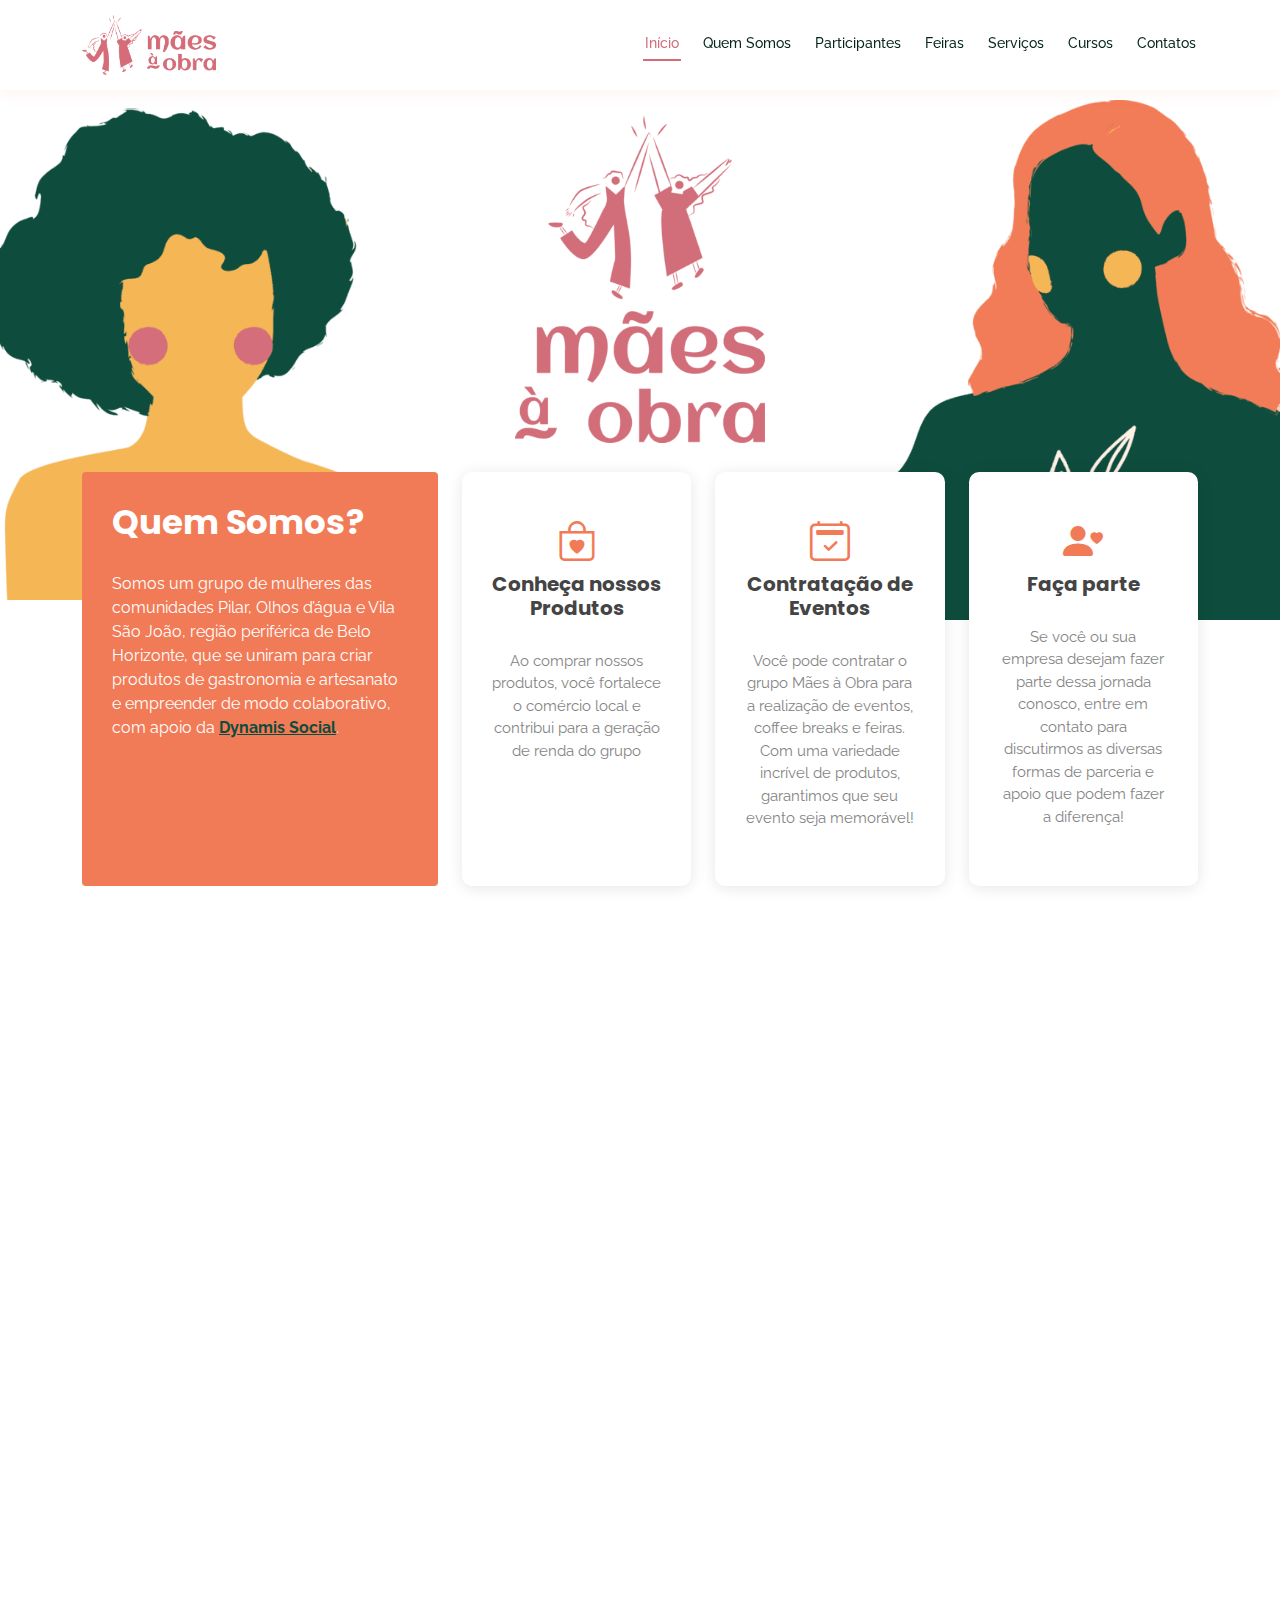
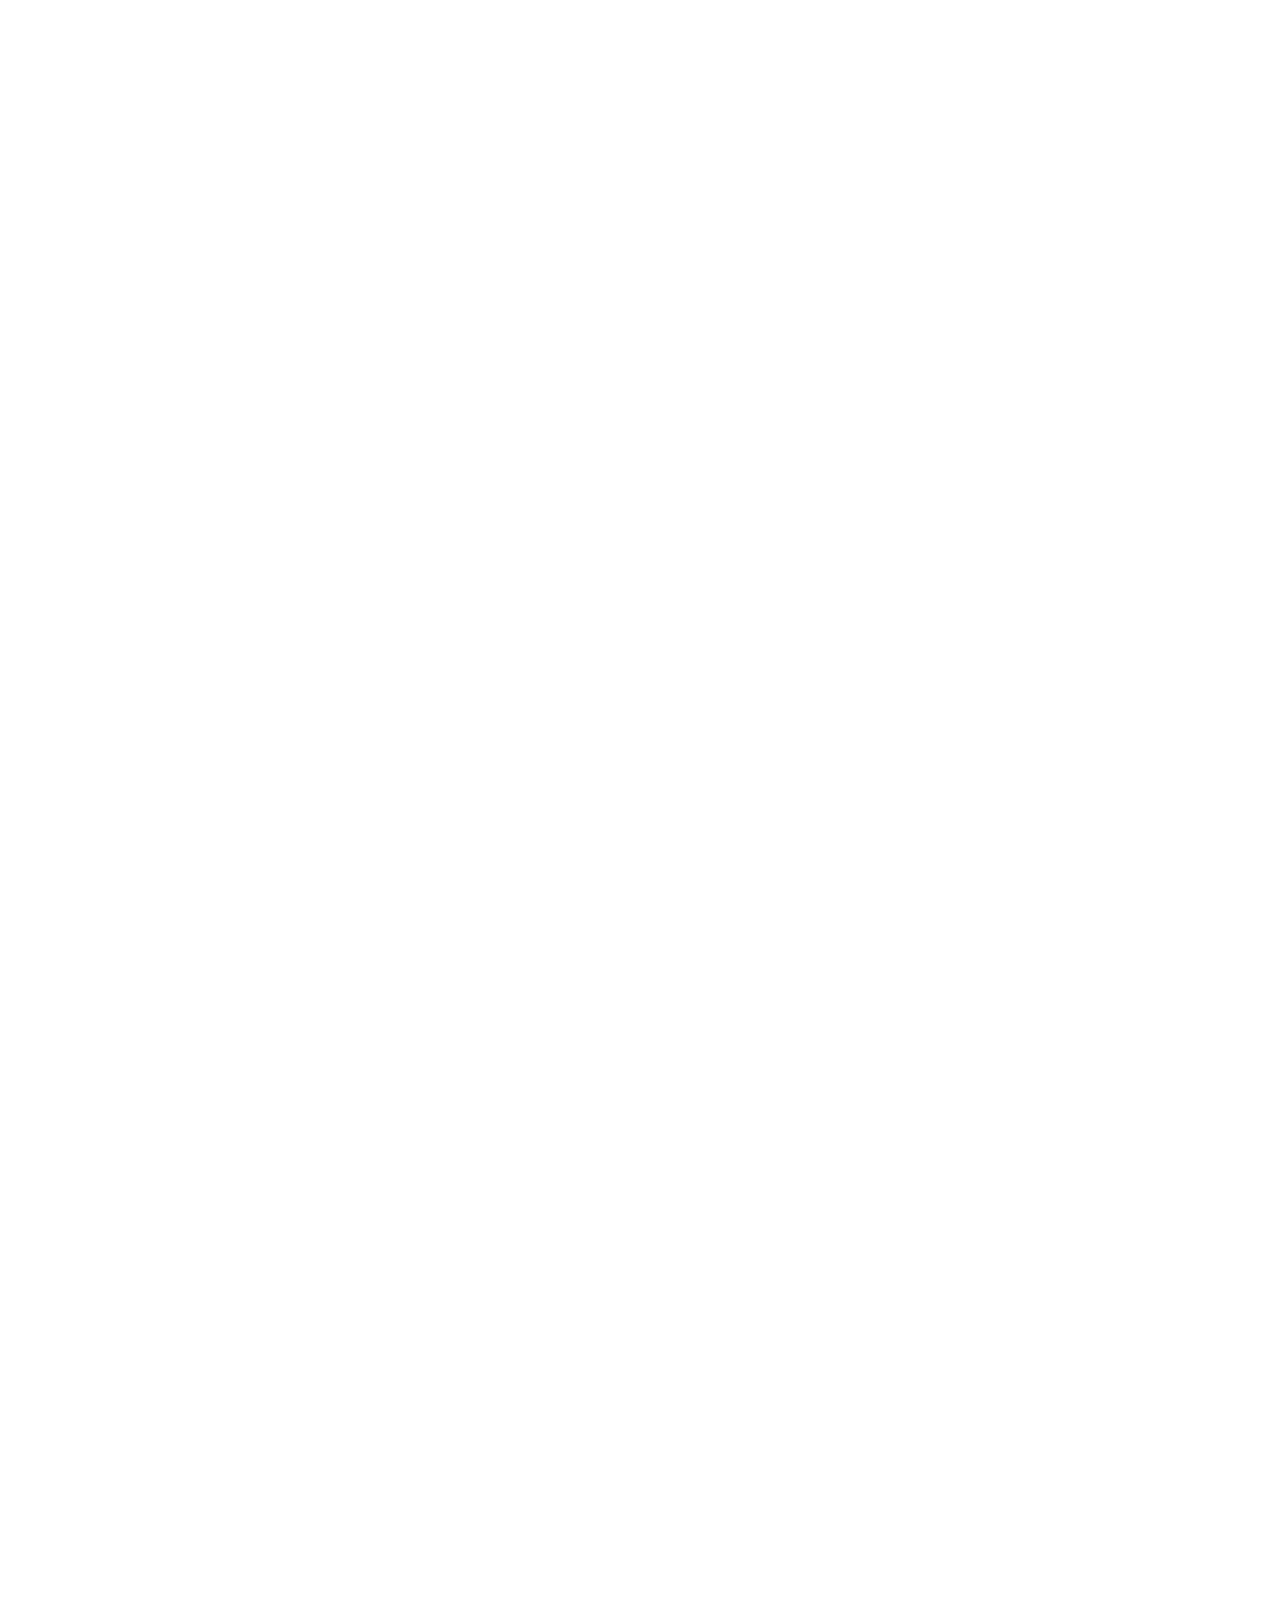
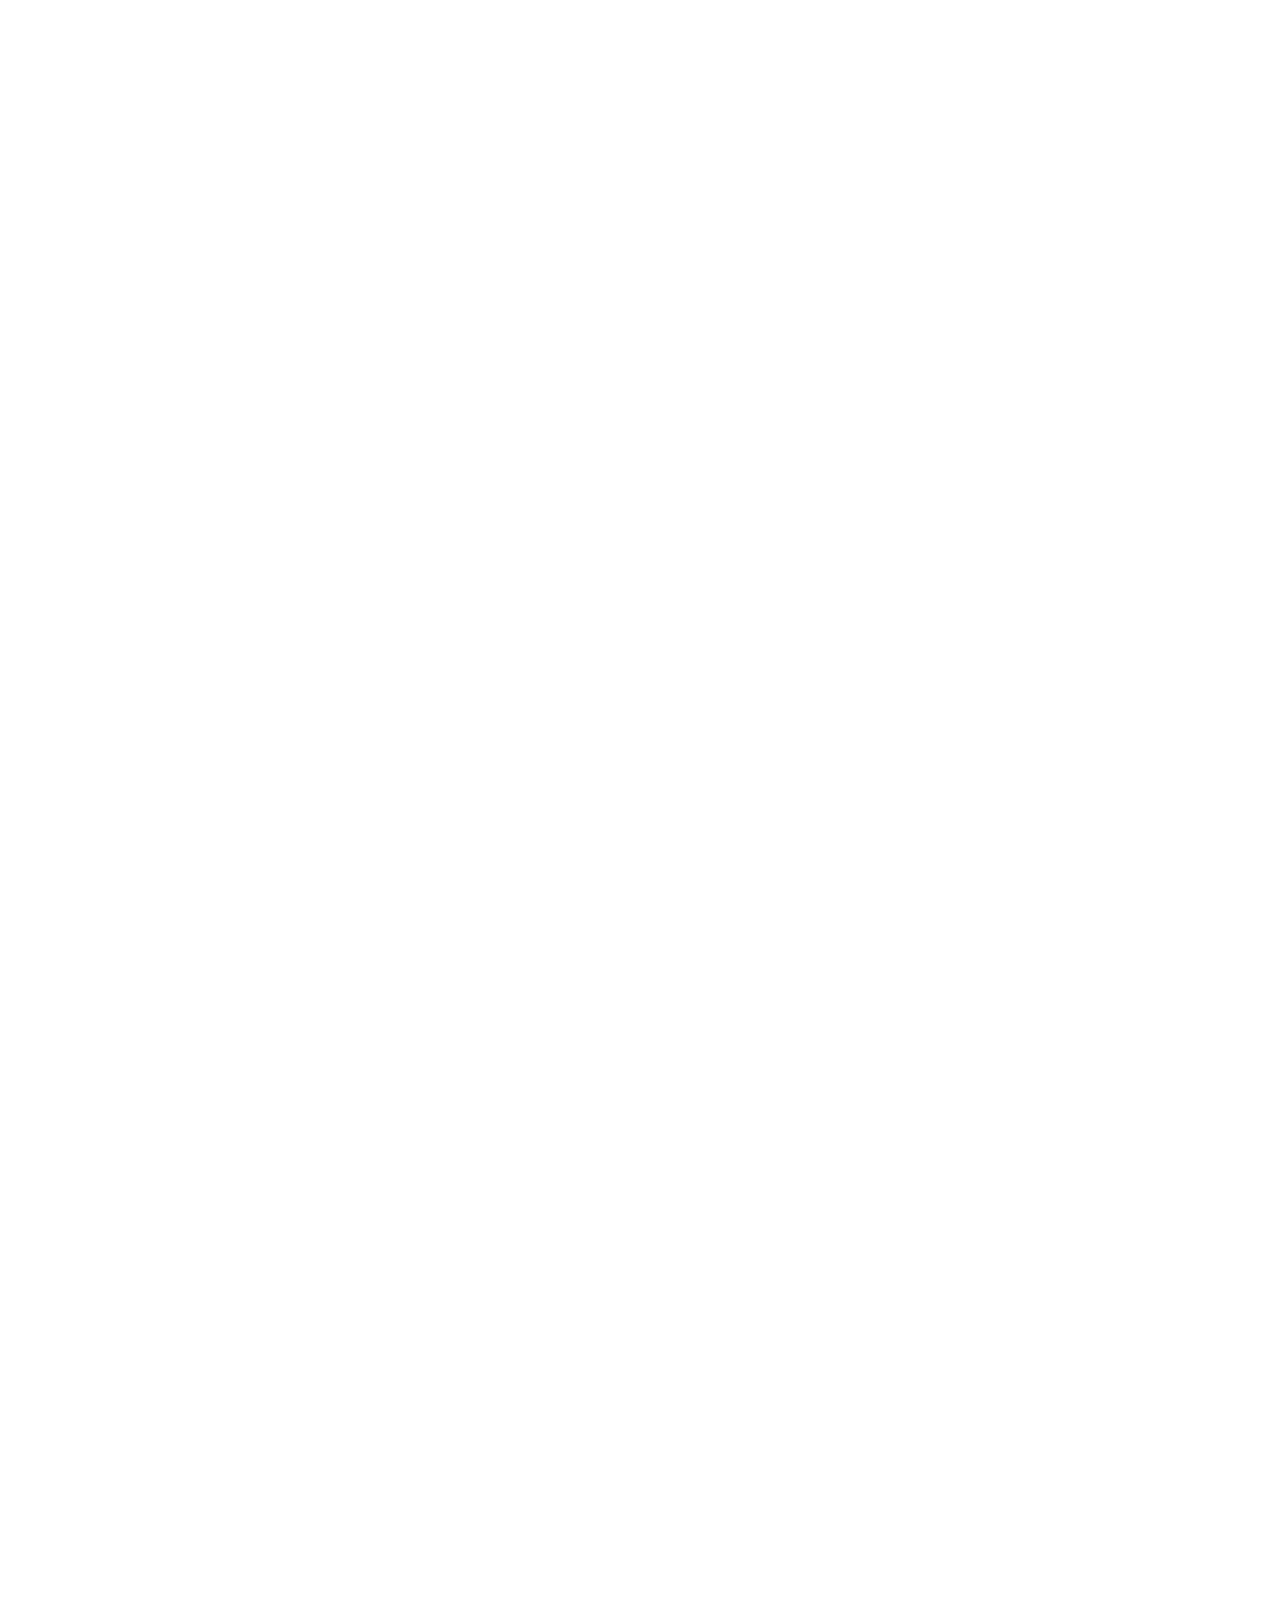
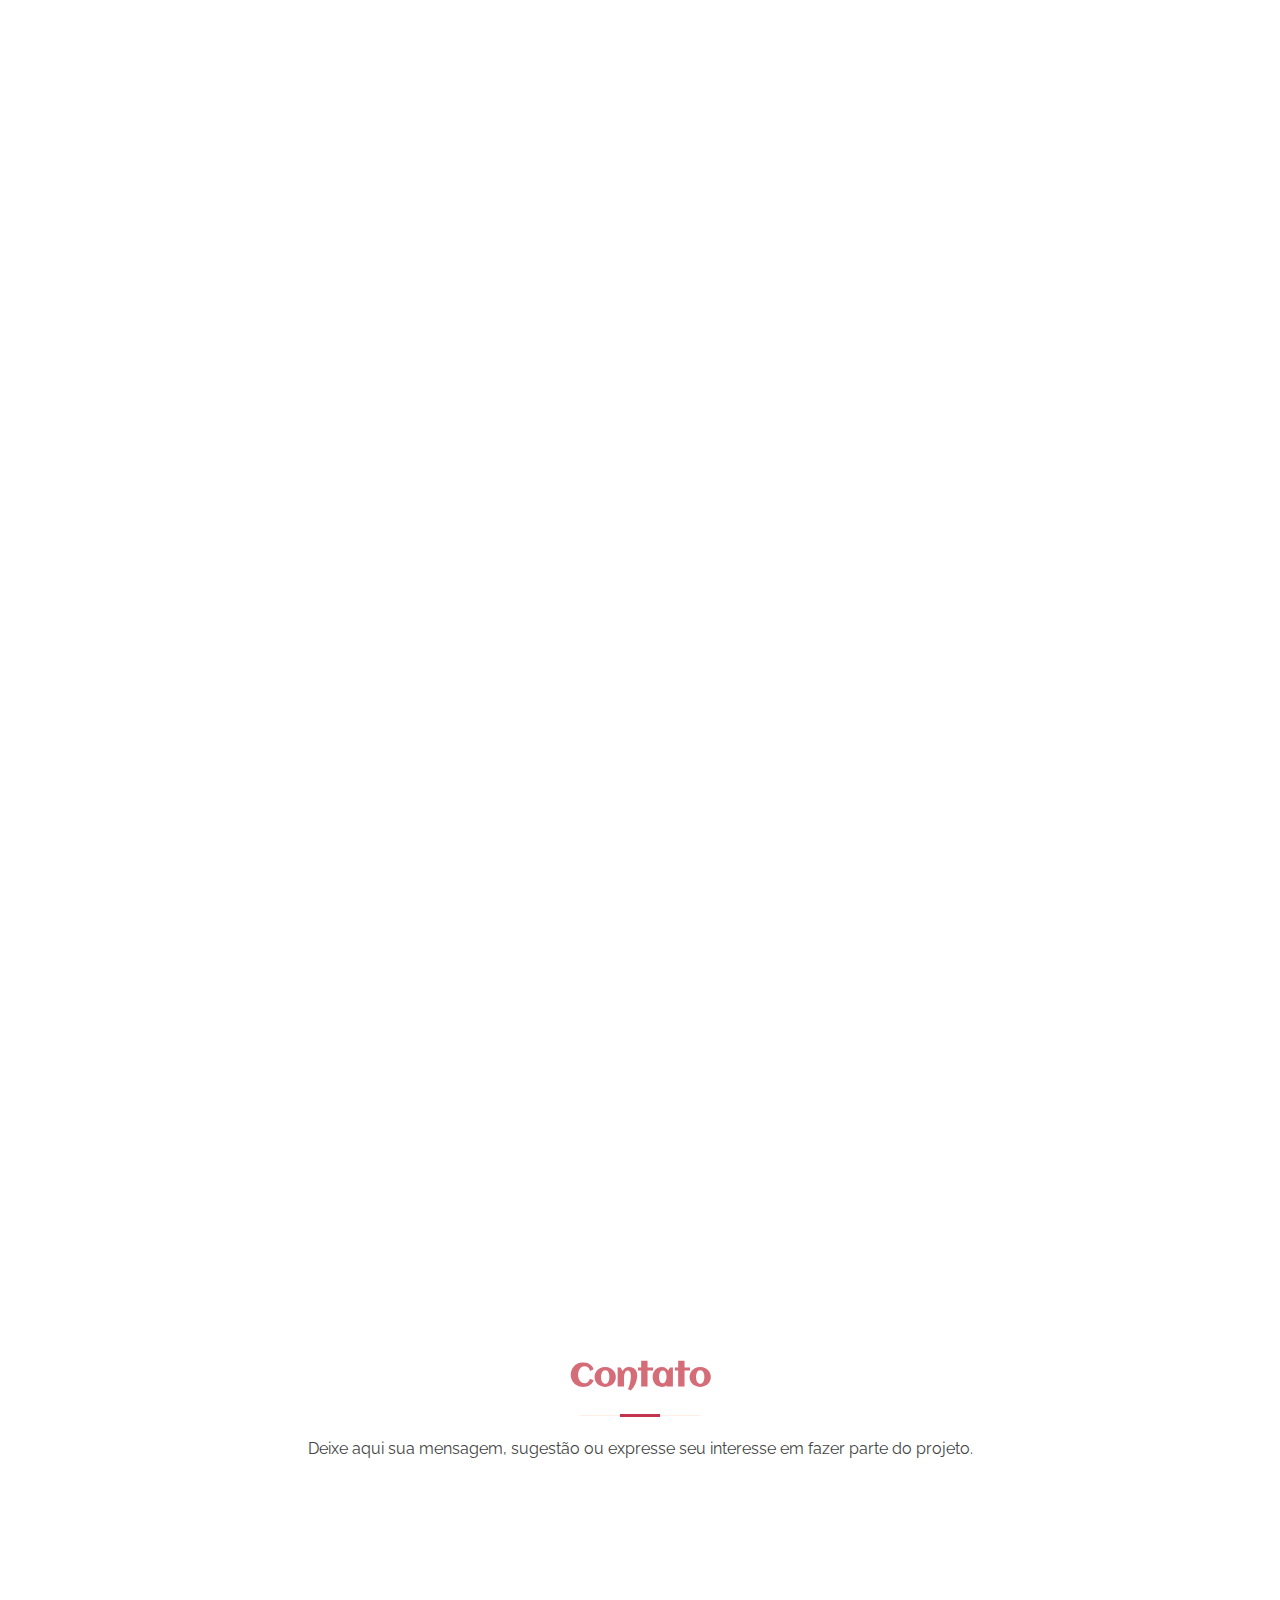
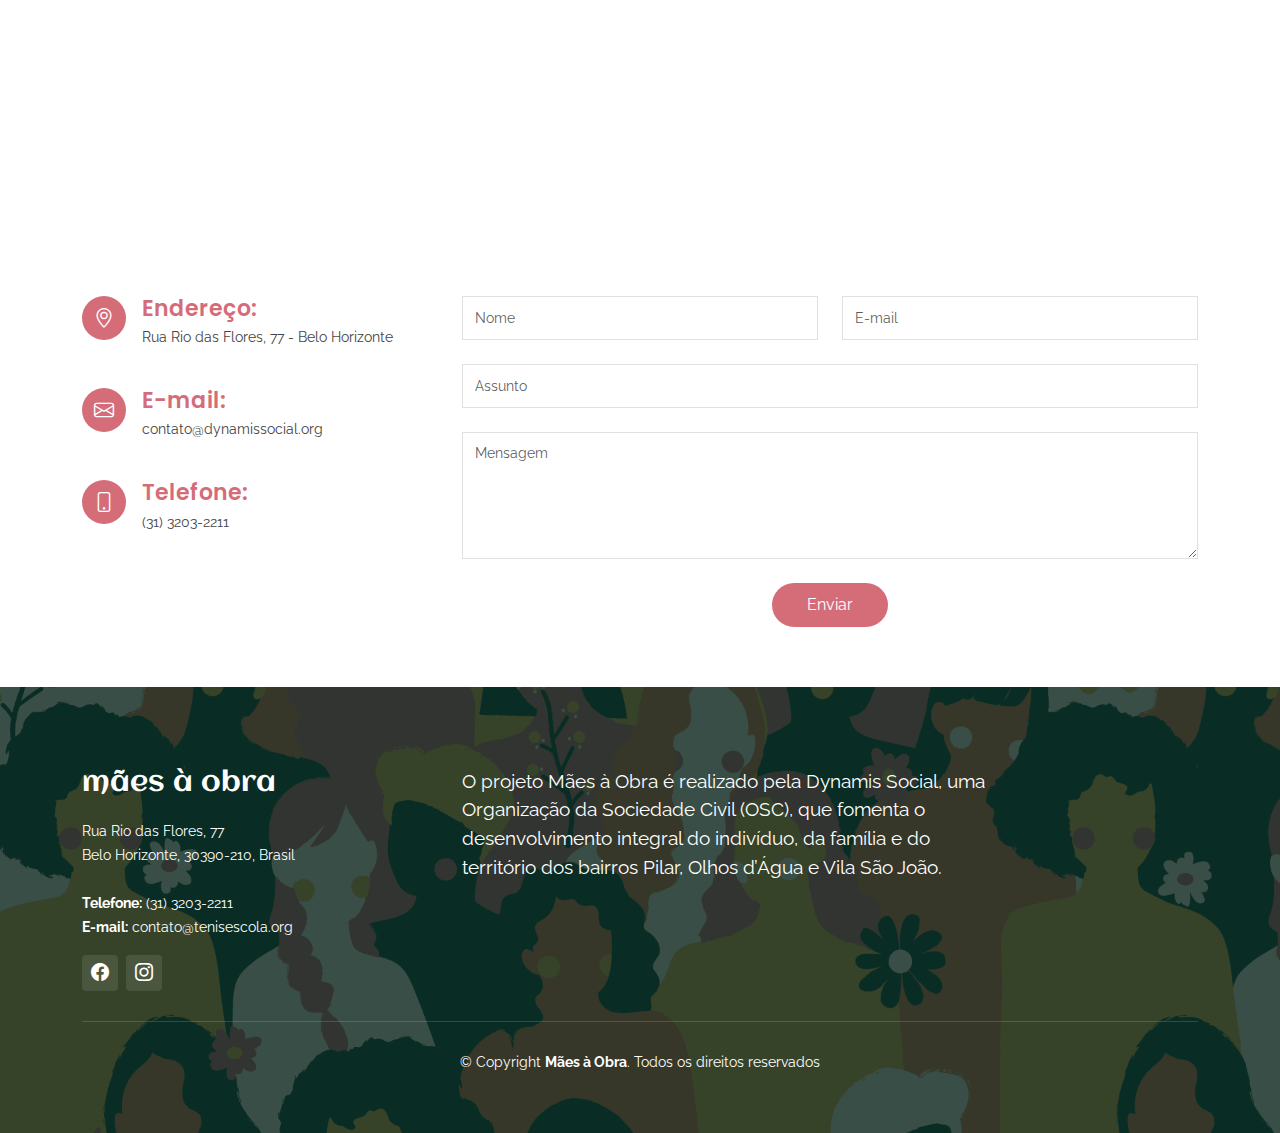
==== commit 524ddcba: "adicionando depoimentos" ====
--- a/index.html
+++ b/index.html
@@ -36,8 +36,8 @@
   <link href="assets/vendor/swiper/swiper-bundle.min.css" rel="stylesheet">
 
   <!-- Template Main CSS File -->
-  <!-- <link href="assets/css/style.css" rel="stylesheet"> -->
-  <link rel="stylesheet" href="assets/css/style.css" media="none" onload="if(media!='all')media='all'"><noscript><link rel="stylesheet" href="assets/css/style.css"></noscript>
+  <link href="assets/css/style.css" rel="stylesheet">
+
 
 
 </head>
@@ -257,17 +257,25 @@
                 <div class="row gy-4">
                   <div class="col-lg-8 details order-2 order-lg-1">
                     <h3>Biscoiteria Afago</h3>
-                    <p class="fst-italic">Biscoitos Artesanais</p>
                     <p>Temos diversas opções de biscoitos, como amanteigados de diferentes sabores, casadinhos, cookies e muito mais.</p>
 
-                    <p>Meu nome é Rozania Maria, tenho 53 anos. Moro no bairro à 48 anos, sou mãe e avó. Faço licor artesanal e biscoito 
-                    caseiro personalizado. Estou no projeto Mães à Obra a 1 ano e 8 meses. Cheguei tímida e falava pouco, apesar de conhercer
-                    algumas pessoas. Hoje converso com todas! Faço parceria para oferecer Coffe Break e ajudo no que está ao meu alcance. Amo
-                    trabalhar na feira e expor meus produtos. Me motiva a melhorar a cada dia mais quando, nas feiras, ofereço uma prova dos 
-                    meus produtos para um cliente e ele diz que já conhece.</p>
+                    <p class="fst-italic">
+                      <i class="bi bi-quote quote-icon-left"></i>
+                      Meu nome é Rozania Maria, tenho 53 anos. Moro no bairro há 48 anos, sou mãe e avó. Faço licor artesanal e biscoito 
+                      caseiro personalizado. 
+                    </p>
+                    <p class="fst-italic">  
+                      Estou no projeto Mães à Obra há 1 ano e 8 meses. Cheguei tímida e falava pouco, apesar de 
+                      conhercer algumas pessoas. Hoje converso com todas! 
+                    </p>
+                    <p class="fst-italic"> 
+                      Faço parceria para oferecer Coffe Break e ajudo no que está ao meu alcance. Amo trabalhar na feira e expor meus produtos. Me motiva a melhorar a cada dia mais quando, 
+                      nas feiras, ofereço uma prova dos meus produtos para um cliente e ele diz que já conhece.
+                      <i class="bi bi-quote quote-icon-right"></i>
+                    </p>
                     
                     <div class="row mb-4">
-                      <p>Siga nossas redes sociais e faça sua encomenda:</p>
+                      <p><strong>Siga nossas redes sociais e faça sua encomenda:</strong></p>
                       <div class="col-1"><a href="https://www.instagram.com/biscoiteriaafago/" target="_blank"><i class="bi bi-instagram"></i></a>  </div>
                       <div class="col-1"><a href="https://wa.me/5531987769050" target="_blank"><i class="bi bi-whatsapp"></i></a>  </div>
                     </div>                           
@@ -306,7 +314,7 @@
                     <p class="fst-italic">O caminho para adoçar nossa vida!</p>
                     <p></p>
                     <div class="row mb-4">
-                      <p>Siga nossas redes sociais e faça sua encomenda:</p>
+                      <p><strong>Siga nossas redes sociais e faça sua encomenda:</strong></p>
                       <div class="col-1"><a href="https://www.instagram.com/mapadasdelicias/" target="_blank"><i class="bi bi-instagram"></i></a>  </div>
                       <div class="col-1"><a href="https://wa.me/5531991979545" target="_blank"><i class="bi bi-whatsapp"></i></a>  </div>
                     </div> 
@@ -344,7 +352,7 @@
                     <p class="fst-italic">Bombons trufados e chup-chup gourmet</p>
                     <p></p>
                     <div class="row mb-4">
-                      <p>Siga nossas redes sociais e faça sua encomenda:</p>
+                      <p><strong>Siga nossas redes sociais e faça sua encomenda:</strong></p>
                       <div class="col-1"><a href="https://www.instagram.com/doce_encantado/" target="_blank"><i class="bi bi-instagram"></i></a>  </div>
                       <div class="col-1"><a href="https://wa.me/5531988217634" target="_blank"><i class="bi bi-whatsapp"></i></a>  </div>
                     </div> 
@@ -362,16 +370,25 @@
                 <div class="row gy-4">
                   <div class="col-lg-8 details order-2 order-lg-1">
                     <h3>Tropeiro da Lu</h3>
-                    <p class="fst-italic">O tradicional tropeiro mineiro, feito com muito amor!</p>
-                    <p>Olá, meu nome é Marly, tenho 60 anos e moro no bairro Olhos d’Água. Quando nos mudamos para cá haviam poucas casas e sempre foi um bairro com poucos recursos. 
-                      Sempre gostei de ajudar minha mãe na cozinha e na costura, com isso tomei gosto por cozinhar e hoje trabalho de cantineira no Lar Dos Meninos e estou prestes a me aposentar.
-                      Sou uma das primeiras integrantes do mães a obra e faço o tropeiro que é bem esperado por todos da comunidade em dias de feiras, o tropeiro tem me ajudado a completar a minha renda. 
-                      Sou feliz por fazer parte deste projeto e todas as oportunidades que surgem na Dynamis faço questão de participar. 
-                      Agradeço sempre a Franciola e Claudius por nos ajudarem com tudo que precisamos, e a todos os patrocinadores do grupo Dynamis.
-                    </p>
-                    <p></p>
+                    <p>O tradicional tropeiro mineiro, feito com muito amor!</p>
+                    <p class="fst-italic">
+                      <i class="bi bi-quote quote-icon-left"></i>
+                      Meu nome é Marly, tenho 60 anos e moro no bairro Olhos d’Água. Quando nos mudamos para cá, havia 
+                      poucas casas e sempre foi um bairro com poucos recursos. 
+                    </p>
+                    <p class="fst-italic">
+                      Sempre gostei de ajudar minha mãe na cozinha e na costura. Com isso, tomei gosto por cozinhar e hoje trabalho de cantineira 
+                      no Lar Dos Meninos e estou prestes a me aposentar. Sou uma das primeiras integrantes do Mães a Obra e faço o tropeiro, que é bem esperado por todos da comunidade em dias de feiras. 
+                      O tropeiro tem me ajudado a completar a minha renda. 
+                    </p>
+                    <p class="fst-italic">
+                      Sou feliz por fazer parte deste projeto e todas as oportunidades que surgem 
+                      na Dynamis, faço questão de participar. Agradeço sempre a Franciola e Claudius por nos ajudarem com tudo que precisamos,
+                      e a todos os patrocinadores do grupo Dynamis.
+                      <i class="bi bi-quote quote-icon-right"></i>
+                    </p>
                     <div class="row mb-4">
-                      <p>Siga nossas redes sociais e faça sua encomenda:</p>
+                      <p><strong>Siga nossas redes sociais e faça sua encomenda:</strong></p>
                       <div class="col-1"><a href="https://www.instagram.com/tropeiro.dalu/" target="_blank"><i class="bi bi-instagram"></i></a>  </div>
                       <div class="col-1"><a href="https://wa.me/5531982048621" target="_blank"><i class="bi bi-whatsapp"></i></a>  </div>
                     </div> 
@@ -401,13 +418,18 @@
                 <div class="row gy-4">
                   <div class="col-lg-8 details order-2 order-lg-1">
                     <h3>Espetinho da Marla</h3>
-                    <p class="fst-italic"></p>
-                    <p>Olá, me chamo Marla Ariane tenho 36 anos. Era um sonho participar do projeto Mães à Obra e esse sonho virou realidade!
-                      Sempre ouvi falar do projeto e sempre pedi à minha amiga Maura uma oportunidade para participar. Um belo dia ela me 
-                      mandou mensagem perguntando se eu queria participar da feira de dezembro com espetinho e cerveja. Achei super legal, então
-                      corri atrás dos melhores espetinho e estou até hj nesse projeto maravilhoso que eu amo muito!</p>
+                    <p class="fst-italic">
+                      <i class="bi bi-quote quote-icon-left"></i>
+                      Olá, me chamo Marla Ariane tenho 36 anos. Era um sonho participar do projeto Mães à Obra e esse sonho virou realidade!
+                      Sempre ouvi falar do projeto e sempre pedi à minha amiga Maura uma oportunidade para participar. 
+                    </p> 
+                    <p class="fst-italic">
+                      Um belo dia ela me mandou mensagem perguntando se eu queria participar da feira de dezembro com espetinho e cerveja. Achei super legal, então
+                      corri atrás dos melhores espetinho e estou até hj nesse projeto maravilhoso que eu amo muito!
+                      <i class="bi bi-quote quote-icon-right"></i>
+                    </p>
                     <div class="row mb-4">
-                      <p>Siga nossas redes sociais e faça sua encomenda:</p>
+                      <p><strong>Siga nossas redes sociais e faça sua encomenda:</strong></p>
                       <div class="col-1"><a href="https://wa.me/5531995706856" target="_blank"><i class="bi bi-whatsapp"></i></a>  </div>
                     </div>
                   </div>
@@ -424,10 +446,28 @@
                 <div class="row gy-4">
                   <div class="col-lg-8 details order-2 order-lg-1">
                     <h3>Abatatado da Dani</h3>
-                    <p class="fst-italic">A melhor batata frita</p>
-                    <p></p>
+                    <p>A melhor batata frita</p>
+                    <p class="fst-italic">
+                      <i class="bi bi-quote quote-icon-left"></i>
+                      Me chamo Daniela, mais conhecida como Dani. Sou casada, mãe de dois filhos lindos, que são meus maiores presentes 
+                      de vida. Sou profissional da área de saúde, mas desde que iniciou a pandemia não atuo, porque tive que parar 
+                      de trabalhar para cuidar do Lucas, meu filho de 10 anos, e durante esse período, engravidei da minha filha Cecília 
+                      (agora com dois anos e meio). 
+                    </p>
+                    <p class="fst-italic">  
+                      Como sempre gostei de cozinhar, vi no Mães à Obra, uma oportunidade incrível de expor 
+                      alguma coisa gostosa e sair agradando paladares por aí. Desde então estou no grupo e amo! Porque, além de agregar na 
+                      renda da minha família, me traz conhecimento em diversas áreas, sem contar com o convívio social, com os encontros, 
+                      que só somam, de forma positiva na vida de todas nós participantes. 
+                    </p>
+                    <p class="fst-italic"> 
+                      Tenho orgulho de ser integrante do grupo 
+                      Mães à Obra, e se possível for, quero continuar fazendo parte deste circuito de sonhos, por grande longa data. 
+                      Sentimento de gratidão sempre, pela oportunidade a mim concedida.
+                      <i class="bi bi-quote quote-icon-right"></i>
+                    </p>
                     <div class="row mb-4">
-                      <p>Siga nossas redes sociais e faça sua encomenda:</p>
+                      <p><strong>Siga nossas redes sociais e faça sua encomenda:</strong></p>
                       <div class="col-1"><a href="https://www.instagram.com/abatatado.da.dani/" target="_blank"><i class="bi bi-instagram"></i></a>  </div>
                       <div class="col-1"><a href="https://wa.me/5531987707120" target="_blank"><i class="bi bi-whatsapp"></i></a>  </div>
                     </div>
@@ -445,10 +485,15 @@
                 <div class="row gy-4">
                   <div class="col-lg-8 details order-2 order-lg-1">
                     <h3>Point do Acarajé</h3>
-                    <p class="fst-italic">O autêtico acarajé baiano!</p>
-                    <p></p>
+                    <p>O autêtico acarajé baiano!</p>
+                    <p class="fst-italic">
+                      <i class="bi bi-quote quote-icon-left"></i>
+                      Me chamo Jéssica moro no bairro a 11 anos. Não tenho filhos e vendo acarajé nas feiras do Mães a Obra. 
+                      Eu não sabia fazer acarajé e decidi aprender pra complementar minha renda. Estou amando a experiência!
+                      <i class="bi bi-quote quote-icon-right"></i>
+                    </p>
                     <div class="row mb-4">
-                      <p>Siga nossas redes sociais e faça sua encomenda:</p>
+                      <p><strong>Siga nossas redes sociais e faça sua encomenda:</strong></p>
                       <div class="col-1"><a href="https://wa.me/5531986207083" target="_blank"><i class="bi bi-whatsapp"></i></a>  </div>
                     </div>
                   </div>
@@ -465,15 +510,21 @@
                 <div class="row gy-4">
                   <div class="col-lg-8 details order-2 order-lg-1">
                     <h3>Delícias da Jô</h3>
-                    <p class="fst-italic">Pastel e Caldo de Cana</p>
-                    <p>Meu nome é Jordânia, tenho 51 anos, dois filhos e um neto. Sou cuidadora de idosos e moro em Belo Horizonte, no 
+                    <p>Pastel e Caldo de Cana</p>
+                    <p class="fst-italic">
+                      <i class="bi bi-quote quote-icon-left"></i>
+                      Meu nome é Jordânia, tenho 51 anos, dois filhos e um neto. Sou cuidadora de idosos e moro em Belo Horizonte, no 
                       bairro Pilar. Comecei a cozinhar desde cedo, ajudando minha mãe e desde então gosto muito de cozinhar. Quando eu 
-                      tinha uns 14 anos, fazia coxinha e levava para a escola para vender. Foi onde comecei minha independência. Na 
-                      pandemia conheci a Dynamis vendendo salgados para os professores e então fui convidada pra fazer parte do Projeto 
+                      tinha uns 14 anos, fazia coxinha e levava para a escola para vender. Foi onde comecei minha independência. 
+                    </p>
+                    <p class="fst-italic">
+                      Na pandemia conheci a Dynamis vendendo salgados para os professores e então fui convidada pra fazer parte do Projeto 
                       Mães à Obra, aonde me ajudou e ainda ajuda, na minha vida financeira, a socializar e fazer novas amizades.
-                      Eu quero crescer mais nesta área, fazendo mais cursos para me aprimorar cada vez mais.</p>
+                      Eu quero crescer mais nesta área, fazendo mais cursos para me aprimorar cada vez mais.
+                      <i class="bi bi-quote quote-icon-right"></i>
+                    </p>
                     <div class="row mb-4">
-                      <p>Siga nossas redes sociais e faça sua encomenda:</p>
+                      <p><strong>Siga nossas redes sociais e faça sua encomenda:</strong></p>
                       <div class="col-1"><a href="https://www.instagram.com/jordania_nuness/" target="_blank"><i class="bi bi-instagram"></i></a>  </div>
                       <div class="col-1"><a href="https://wa.me/5531982048621" target="_blank"><i class="bi bi-whatsapp"></i></a>  </div>
                     </div> 
@@ -503,11 +554,19 @@
                 <div class="row gy-4">
                   <div class="col-lg-8 details order-2 order-lg-1">
                     <h3>Quitutes da Sol</h3>
-                    <p class="fst-italic"></p>
-                    <p></p>
+                    <p class="fst-italic">
+                      <i class="bi bi-quote quote-icon-left"></i>
+                      Sou mãe, avó, esposa, dona de casa... Comecei ajudando minha mãe a preparar as refeições, um almoço, um jantar, 
+                      um bolinho, rosca... Fui gostando. Comprei um livro de receitas, mas queria aprender mais. 
+                      Culinária tem erros mas tem acertos também. 
+                    </p>
+                    <p class="fst-italic">
+                      Hoje participando do grupo Mães à Obra melhorou porque no grupo podemos trocar ideias, ver novos pontos de vista. 
+                      <i class="bi bi-quote quote-icon-right"></i>
+                    </p>
                     <div class="row mb-4">
-                      <p>Siga nossas redes sociais e faça sua encomenda:</p>
-                      <!-- <div class="col-1"><a href="https://www.instagram.com/jordania_nuness/" target="_blank"><i class="bi bi-instagram"></i></a>  </div> -->
+                      <p><strong>Siga nossas redes sociais e faça sua encomenda:</strong></p>
+                      <div class="col-1"><a href="https://www.instagram.com/quitutisdasol/" target="_blank"><i class="bi bi-instagram"></i></a>  </div>
                       <!-- <div class="col-1"><a href="https://wa.me/5531982048621" target="_blank"><i class="bi bi-whatsapp"></i></a>  </div> -->
                     </div> 
                   </div>
@@ -536,16 +595,24 @@
                 <div class="row gy-4">
                   <div class="col-lg-8 details order-2 order-lg-1">
                     <h3>Booloskinha</h3>
-                    <p class="fst-italic"></p>
-                    <p>Oi pessoal meu nome é Jéssica sou mãe de dois meninos.
-                      E integrante do projeto Mães à Obra na barraca BoolosKinha lá eu vendo os mini Cake Donuts que é feito com muito carinho pra vocês.
-                      Minha história na confeitaria aconteceu em 2018 quando me mudei de Belo Horizonte pra uma cidade chamada Nova Ponte em MG
-                      Precisava sustentar a casa e não tinha condições financeiras foi aí que tudo começou.  Hoje graças ao projeto que a Dynamis tem aqui no bairro onde eu moro, eu consigo mostrar cada dia mais o meu trabalho.
+                    <p class="fst-italic">
+                      <i class="bi bi-quote quote-icon-left"></i>
+                      Meu nome é Jéssica. Sou mãe de dois meninos e integrante do projeto Mães à Obra, na barraca BoolosKinha. 
+                      Lá eu vendo os mini Cake Donnuts, que são feitos com muito carinho pra vocês. 
+                    </p> 
+                    <p class="fst-italic">
+                      Minha história na confeitaria 
+                      aconteceu em 2018 quando me mudei de Belo Horizonte pra uma cidade chamada Nova Ponte, em MG. 
+                      Precisava sustentar a casa e não tinha condições financeiras. Foi aí que tudo começou. 
+                    </p> 
+                    <p class="fst-italic">
+                      Hoje, graças ao projeto que a Dynamis tem aqui no bairro onde eu moro, eu consigo mostrar cada dia mais o meu trabalho.
                       Obrigada a todos os envolvidos por fazer esse projeto acontecer.
+                      <i class="bi bi-quote quote-icon-right"></i>
                     </p>
                     <div class="row mb-4">
-                      <p>Siga nossas redes sociais e faça sua encomenda:</p>
-                      <!-- <div class="col-1"><a href="https://www.instagram.com/jordania_nuness/" target="_blank"><i class="bi bi-instagram"></i></a>  </div> -->
+                      <p><strong>Siga nossas redes sociais e faça sua encomenda:</strong></p>
+                      <div class="col-1"><a href="https://www.instagram.com/booloskinha/" target="_blank"><i class="bi bi-instagram"></i></a>  </div>
                       <!-- <div class="col-1"><a href="https://wa.me/5531982048621" target="_blank"><i class="bi bi-whatsapp"></i></a>  </div> -->
                     </div> 
                   </div>
@@ -611,11 +678,27 @@
                 <div class="row gy-4">
                   <div class="col-lg-8 details order-2 order-lg-1">
                     <h3>Atelie Rouxinol</h3>
-                    <p class="fst-italic">Crochê que encanta!</p>
-                    <p>Roupas, jogos americanos, chaveiros e objetos de decoração em crochê.</p>
+                    <p>Crochê que encanta!</p>                    
+                    <p class="fst-italic">
+                      <i class="bi bi-quote quote-icon-left"></i>
+                      Eu sou Maria da Conceição. Vou contar um pouco da minha história. Eu vim de uma família humilde, mas com muita garra 
+                      e honestidade. Não tive oportunidade de estudar, mas para a glória de Deus eu aprendi ler e escrever sem professor. 
+                    </p>                    
+                    <p class="fst-italic">
+                      Fui criada pelos meus avós. Tudo que sou e que vivo aprendi com eles. O respeito, a honestidade, a coragem de enfrentar 
+                      as dificuldades da vida. Eu agradeço a Deus e a eles. Aprendi a gostar do crochê e pude bordar tudo com minha vó. 
+                      Não só fazer o crochê mas também fazer a linha manual com algodão. 
+                    </p>                      
+                    <p class="fst-italic">
+                      Hoje eu estou muito feliz e grata a Deus pois encontrei o Mães à Obra, que está me dando oportunidade de crescer e ser uma pessoa mais conhecida, está me 
+                      dando a oportunidade de aprender mais e interagir com as pessoas e ser mais conhecido o meu trabalho artesanal. 
+                      Eu só tenho a agradecer à Dynamis por esta oportunidade de estar participando do Mães à Obra.
+                      <i class="bi bi-quote quote-icon-right"></i>
+                    </p>
+                    
 
                     <div class="row mb-4">
-                      <p>Siga nossas redes sociais e faça sua encomenda:</p>
+                      <p><strong>Siga nossas redes sociais e faça sua encomenda:</strong></p>
                       <div class="col-1"><a href="https://wa.me/5531996550687"  target="_blank"><i class="bi bi-whatsapp"></i></a></div>
                     </div>
                   </div>
@@ -649,7 +732,7 @@
                     <p>Roupas, sapatos, bolsas e tapetes são apenas alguns de nossos produtos em crochê.</p>
 
                     <div class="row mb-4">
-                      <p>Siga nossas redes sociais e faça sua encomenda:</p>
+                      <p><strong>Siga nossas redes sociais e faça sua encomenda:</strong></p>
                       <div class="col-1"><a href="https://www.instagram.com/diacuypaixao/" target="_blank"><i class="bi bi-instagram"></i></a>  </div>
                       <div class="col-1"><a href="https://wa.me/5531991979545" target="_blank"><i class="bi bi-whatsapp"></i></a>  </div>
                     </div>
@@ -688,7 +771,7 @@
                     <p>Laços de cabelo e roupinhas infantis para diversas ocasiões.</p>
 
                     <div class="row mb-4">
-                      <p>Siga nossas redes sociais e faça sua encomenda:</p>
+                      <p><strong>Siga nossas redes sociais e faça sua encomenda:</strong></p>
                       <div class="col-1"><a href="https://www.instagram.com/atelielacinhodemenina/" target="_blank"><i class="bi bi-instagram"></i></a>  </div>
                       <div class="col-1"><a href="https://wa.me/553193081791" target="_blank"><i class="bi bi-whatsapp"></i></a>  </div>
                     </div>  
@@ -718,22 +801,32 @@
                 <div class="row gy-4">
                   <div class="col-lg-8 details order-2 order-lg-1">
                     <h3>Gervânia</h3>
-                    <p class="fst-italic">Artesanato em crochê.</p>
-                    <p>Panos de prato, chinelos customizados e muitos outros produtos em crochê.</p>
-                    <p>Eu queria dizer que o Mães à Obra é uma parte, dizendo assim, da minha vida agora, porque no ano passado a 
-                      Andreia me indicou [...] eu fui lá pra conhecer e ela falou “vem Gervânia, trazer seus chinelinhos, vem vender, 
-                      vem se unir com a gente aí”, ai eu “vou tentar né, vamo nessa” e foi legal, foi bom, foi num momento que eu tava 
-                      precisando, não de dinheiro, mas precisando também de outras pessoas, de distrair um pouco, porque a feira em si 
-                      não é só lucro, é também uma parceria de amizade e a gente está sempre ali junto , um ajudando o outro... 
-                      A Fran, o Bernardo, a Julia, a Cassia também, eles me deram muita força, estiveram ali sempre do meu lado me 
-                      ajudando e isso me fez muito bem. E hoje eu me sinto melhor ainda, cada feira que a gente participa é uma experiencia 
+                    <p>Artesanato em crochê.</p>
+                    <p class="fst-italic">
+                      <i class="bi bi-quote quote-icon-left"></i>
+                      Eu queria dizer que o Mães à Obra é uma parte, dizendo assim, da minha vida agora. Ano passado a 
+                      Andreia me indicou e eu fui lá pra conhecer e ela falou “vem Gervânia, trazer seus chinelinhos, vem vender, 
+                      vem se unir com a gente aí”, ai eu “vou tentar né, vamo nessa”.
+                    </p>
+                    <p class="fst-italic">
+                      Foi legal, foi bom, foi num momento que eu tava precisando, não de dinheiro, mas precisando também de outras pessoas, de distrair um pouco, porque a feira em si 
+                      não é só lucro, é também uma parceria de amizade e a gente está sempre ali junto , um ajudando o outro... A Fran, o Bernardo, a Julia, a Cassia também, eles me deram muita força, estiveram ali sempre do meu lado me 
+                      ajudando e isso me fez muito bem.  
+                    </p class="fst-italic">
+                    <p class="fst-italic">
+                      E hoje eu me sinto melhor ainda, cada feira que a gente participa é uma experiencia 
                       nova e a gente conhece outras pessoas, vê outras pessoas também chegando querendo se unir a nós e isso eu sei que Deus 
-                      se agrada, porque a união faz a força, não é verdade? E é isso aí, a feira da Dynamis Mães à Obra é uma coisa muito 
+                      se agrada, porque a união faz a força, não é verdade?
+                    </p>
+                    <p class="fst-italic">
+                      A feira da Dynamis Mães à Obra é uma coisa muito 
                       linda, eu me sinto muito bem lá no meio deles, enquanto Deus me der forca eu quero estar lá, quero estar 
-                      compartilhando de tudo que eles for fazer. </p>
+                      compartilhando de tudo que eles for fazer. 
+                      <i class="bi bi-quote quote-icon-right"></i>
+                    </p>
 
                     <div class="row mb-4">
-                      <p>Siga nossas redes sociais e faça sua encomenda:</p>
+                      <p><strong>Siga nossas redes sociais e faça sua encomenda:</strong></p>
                       <div class="col-1"><a href="https://wa.me/5531984617097" target="_blank"><i class="bi bi-whatsapp"></i></a>  </div>
                     </div> 
                   </div>
@@ -769,7 +862,7 @@
                     <p></p>
 
                     <div class="row mb-4">
-                      <p>Siga nossas redes sociais e faça sua encomenda:</p>
+                      <p><strong>Siga nossas redes sociais e faça sua encomenda:</strong></p>
                       <div class="col-1"><a href="https://www.instagram.com/beleza_joyceoliveira/" target="_blank"><i class="bi bi-instagram"></i></a>  </div>
                       <div class="col-1"><a href="https://wa.me/5531989319536" target="_blank"><i class="bi bi-whatsapp"></i></a>  </div>
                     </div> 
@@ -805,7 +898,7 @@
                     <p>Suplats de crochê, guardanapos de pano bordados e outros itens decorativos para deixar sua mesa linda!</p>
                     <p></p>
                     <div class="row mb-4">
-                      <p>Siga nossas redes sociais e faça sua encomenda:</p>
+                      <p><strong>Siga nossas redes sociais e faça sua encomenda:</strong></p>
                       <div class="col-1"><a href="https://www.instagram.com/marlypita/" target="_blank"><i class="bi bi-instagram"></i></a>  </div>
                       <div class="col-1"><a href="https://wa.me/5531982048621" target="_blank"><i class="bi bi-whatsapp"></i></a>  </div>
                     </div> 
@@ -1465,7 +1558,7 @@
   <script src="assets/vendor/aos/aos.js"></script>
 
   <!-- Template Main JS File -->
-  <script src="assets/js/main.js" defer></script>
+  <script src="assets/js/main.js"></script>
 
 
 
--- a/assets/css/style.css
+++ b/assets/css/style.css
@@ -621,12 +621,38 @@
   color: #777777;
 }
 
+.departments .details .citacao {
+  color: var(--color-emphasis-primary);
+  font-size: larger;
+}
+
+
 .departments .details p:last-child {
   margin-bottom: 0;
 }
 
 .departments .details-img img{
   border-radius: 200px;
+}
+
+.quote-icon-left {
+  color: color-mix(in srgb, var(--color-emphasis-primary), transparent 60%);
+  font-size: 36px;
+  line-height: 0;
+  display: inline-block;
+  left: -5px;
+  position: relative;
+}
+
+.quote-icon-right {
+  color: color-mix(in srgb, var(--color-emphasis-primary), transparent 60%);
+  font-size: 36px;
+  line-height: 0;
+  display: inline-block;
+  right: -5px;
+  position: relative;
+  top: 10px;
+  transform: scale(-1, -1);
 }
 
 .gallery .swiper-pagination {
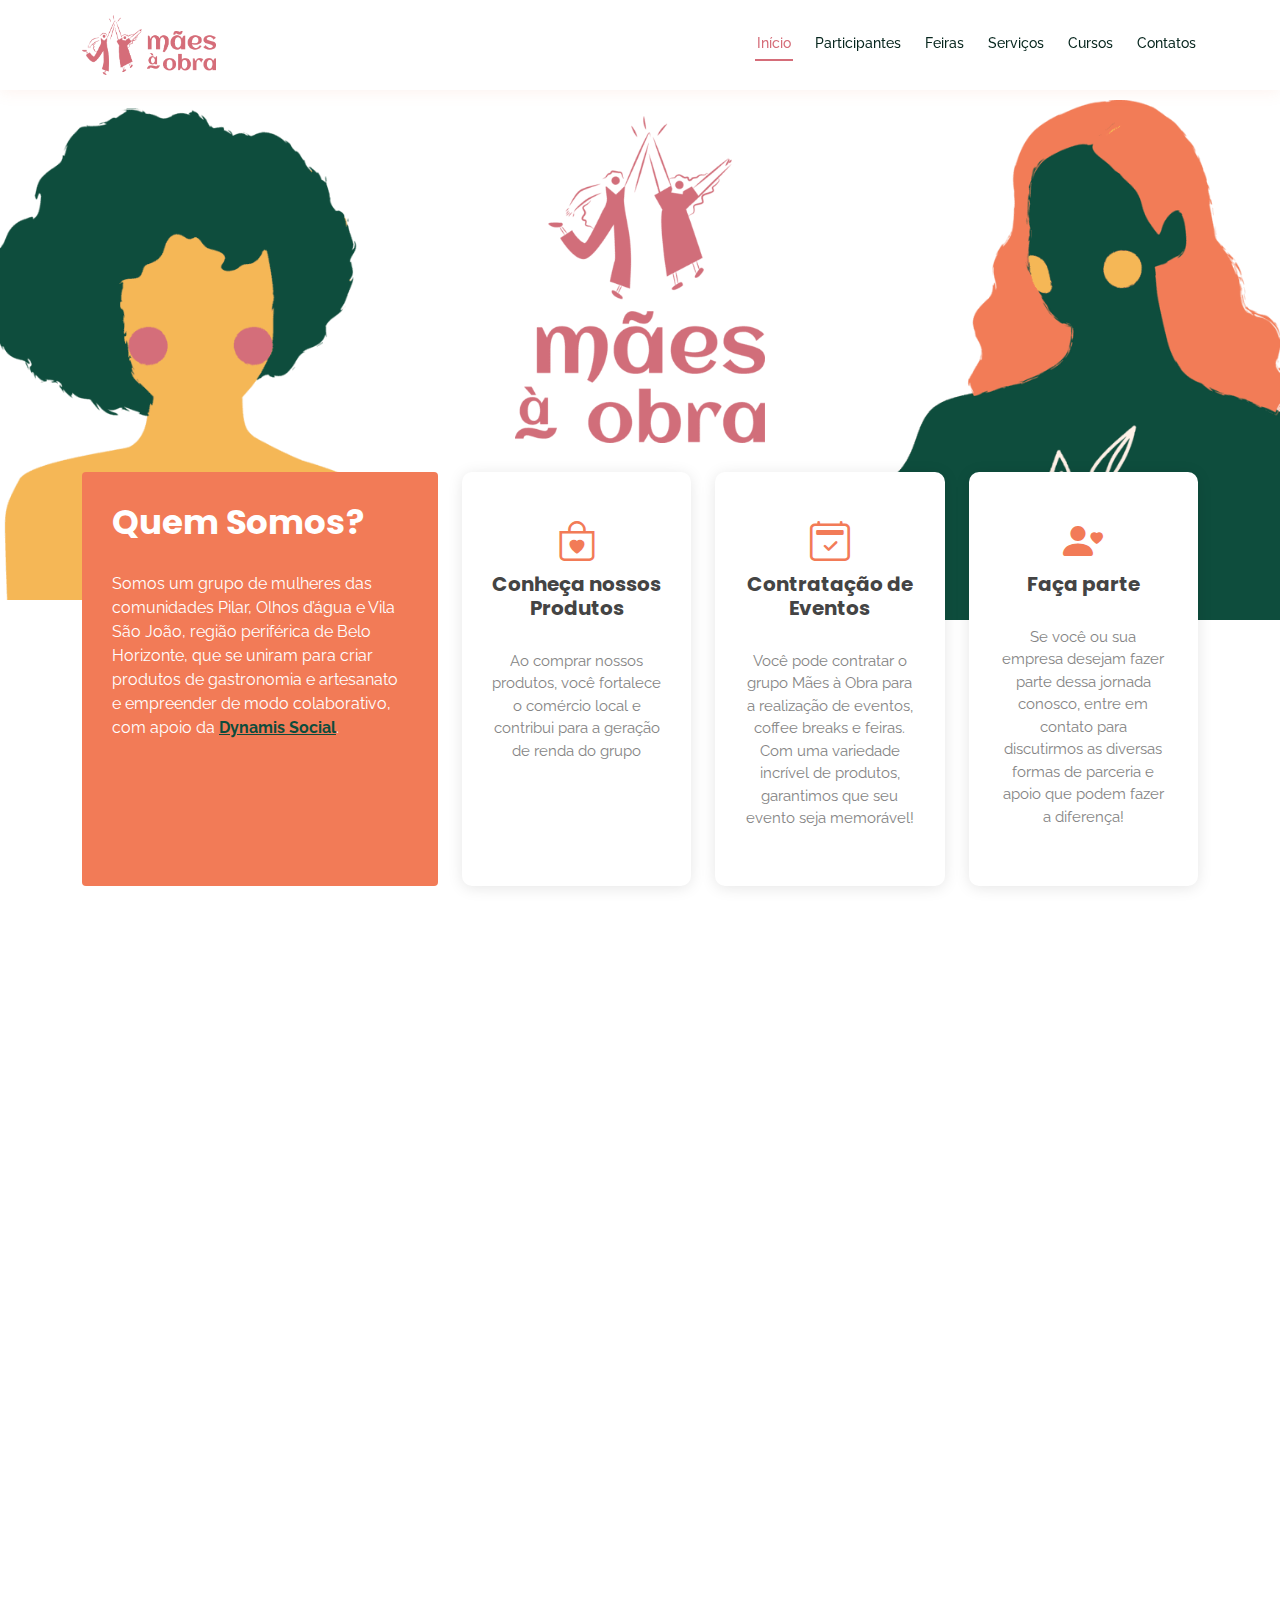
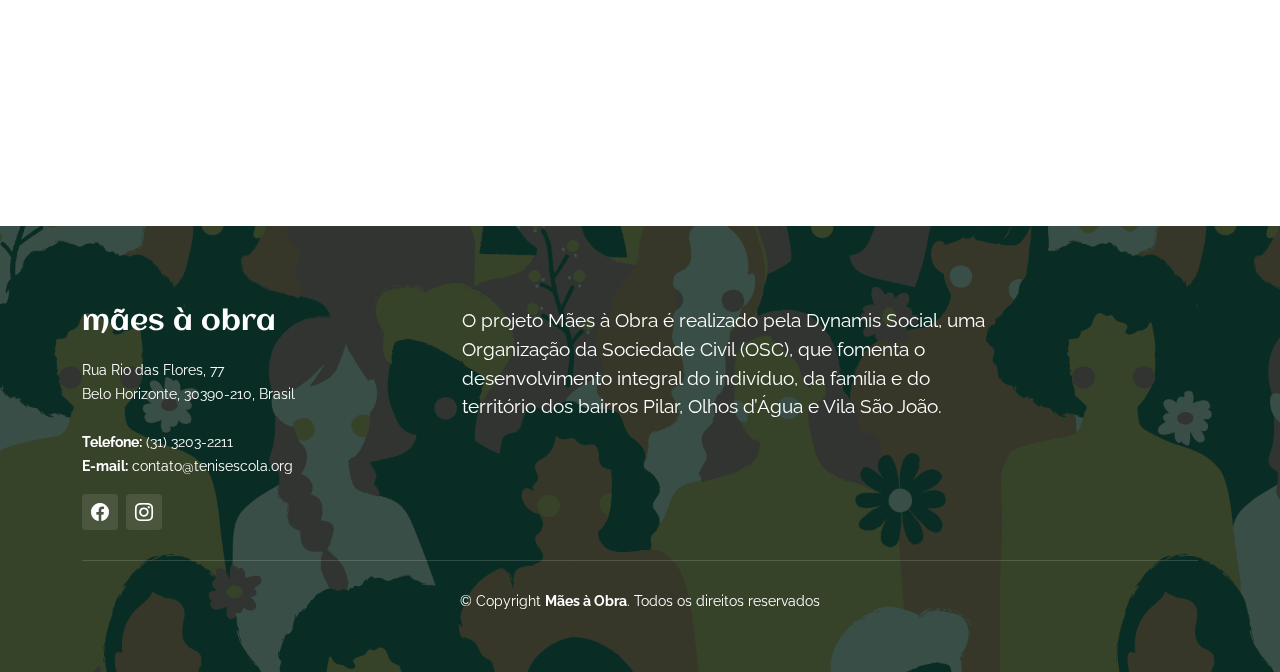
==== commit 476159ba: "Separando em páginas diferentes" ====
--- a/index.html
+++ b/index.html
@@ -38,8 +38,6 @@
   <!-- Template Main CSS File -->
   <link href="assets/css/style.css" rel="stylesheet">
 
-
-
 </head>
 
 <body>
@@ -53,13 +51,12 @@
 
       <nav id="navbar" class="navbar order-last order-lg-0">
         <ul>
-          <li><a class="nav-link scrollto active" href="#hero">Início</a></li>
-          <li><a class="nav-link scrollto" href="#about">Quem Somos</a></li>
-          <li><a class="nav-link scrollto" href="#departments">Participantes</a></li>
-          <li><a class="nav-link scrollto" href="#feiras">Feiras</a></li>
-          <li><a class="nav-link scrollto" href="#servicos">Serviços</a></li>
-          <li><a class="nav-link scrollto" href="#cursos">Cursos</a></li>
-          <li><a class="nav-link scrollto" href="#contatos">Contatos</a></li>
+          <li><a class="nav-link active" href="index.html">Início</a></li>
+          <li><a class="nav-link" href="participantes.html">Participantes</a></li>
+          <li><a class="nav-link" href="feiras.html">Feiras</a></li>
+          <li><a class="nav-link" href="servicos.html">Serviços</a></li>
+          <li><a class="nav-link" href="cursos.html">Cursos</a></li>
+          <li><a class="nav-link" href="contatos.html">Contatos</a></li>
         </ul>
         <i class="bi bi-list mobile-nav-toggle"></i>
       </nav>
@@ -95,7 +92,7 @@
       <div class="container">
         <div class="row">
 
-          <div class=" col-lg-4 d-flex align-items-stretch animate__animated animate__bounceInLeft animate__slow" onclick="location.href='#about';">
+          <div class=" col-lg-4 d-flex align-items-stretch animate__animated animate__bounceInLeft animate__slow">
             <div class="content grow">
               <h3>Quem Somos?</h3>
               <p>
@@ -111,7 +108,7 @@
             <div class="icon-boxes d-flex flex-column justify-content-center ">
               <div class="row">
 
-                <div class="col-xl-4 d-flex align-items-stretch animate__animated animate__bounceInLeft animate__slow" onclick="location.href='#departments';">
+                <div class="col-xl-4 d-flex align-items-stretch animate__animated animate__bounceInLeft animate__slow" onclick="location.href='participantes.html';">
                   <div class="grow icon-box mt-4 mt-xl-0">
                     <i class="bi bi-bag-heart"></i>
                     <h4>Conheça nossos Produtos</h4>
@@ -120,7 +117,7 @@
                   </div>
                 </div>
 
-                <div class="col-xl-4 d-flex align-items-stretch animate__animated animate__bounceInLeft animate__slow" onclick="location.href='#servicos';">
+                <div class="col-xl-4 d-flex align-items-stretch animate__animated animate__bounceInLeft animate__slow" onclick="location.href='servicos.html';">
                   <div class="grow icon-box mt-4 mt-xl-0">
                     <i class="bi bi-calendar2-check"></i>
                     <h4>Contratação de Eventos</h4>
@@ -129,7 +126,7 @@
                   </div>
                 </div>
 
-                <div class="col-xl-4 d-flex align-items-stretch animate__animated animate__bounceInLeft animate__slow" onclick="location.href='#contatos';">
+                <div class="col-xl-4 d-flex align-items-stretch animate__animated animate__bounceInLeft animate__slow" onclick="location.href='contatos.html';">
                   <div class="grow icon-box mt-4 mt-xl-0">
                     <i class="bi bi-person-heart"></i>
                     <h4>Faça parte</h4>
@@ -200,1300 +197,6 @@
       </div>      
     </section>
 
-    <!-- ======= [Participantes] Departments Section ======= -->
-    <section id="departments" class="departments" data-aos="fade-up">
-      <div class="container">
-
-        <div class="section-title">
-          <h2>Participantes</h2>
-          <p>Aqui você vai conhecer cada uma das Mães à Obra, se encantar com suas histórias pessoais e se apaixonar pelos produtos confeccionados por elas!</p>
-          <p>Não deixe de seguir as redes sociais de cada uma, e ficar por dentro de todas as novidades. Você também pode fazer a sua encomenda através das redes sociais.</p>
-        </div>
-
-        <h3 class="title mt-3">Gastronomia</h3>
-
-
-        <div class="row gy-4">
-          <div class="col-lg-3 tab-group">
-            <ul class="nav nav-tabs flex-column">
-              <li class="nav-item">
-                <a class="nav-link active show" data-bs-toggle="tab" href="#tab-1">Biscoiteria Afago</a>
-              </li>
-              <li class="nav-item">
-                <a class="nav-link" data-bs-toggle="tab" href="#tab-2">Mapa das Delícias Confeitaria</a>
-              </li>
-              <li class="nav-item">
-                <a class="nav-link" data-bs-toggle="tab" href="#tab-3">Doce Encanto by Naty Viktoria</a>
-              </li>
-              <li class="nav-item">
-                <a class="nav-link" data-bs-toggle="tab" href="#tab-4">Tropeiro da Lu</a>
-              </li>
-              <li class="nav-item">
-                <a class="nav-link" data-bs-toggle="tab" href="#tab-5">Espetinho da Marla</a>
-              </li>
-              <li class="nav-item">
-                <a class="nav-link" data-bs-toggle="tab" href="#tab-6">Abatatado da Dani</a>
-              </li>
-              <li class="nav-item">
-                <a class="nav-link" data-bs-toggle="tab" href="#tab-7">Point do Acarajé</a>
-              </li>
-              <li class="nav-item">
-                <a class="nav-link" data-bs-toggle="tab" href="#tab-8">Delícias da Jô</a> 
-              </li>
-              <li class="nav-item">
-                <a class="nav-link" data-bs-toggle="tab" href="#tab-x">Quitutes da Sol</a> 
-              </li>
-              <li class="nav-item">
-                <a class="nav-link" data-bs-toggle="tab" href="#tab-z">Booloskinha</a> 
-              </li>
-            </ul>
-          </div>
-
-          <div class="col-lg-9">
-            <div class="tab-content">
-
-              <!-- ============= Biscoiteria Afago ============= -->
-              <div class="tab-pane active show" id="tab-1">
-                <div class="row gy-4">
-                  <div class="col-lg-8 details order-2 order-lg-1">
-                    <h3>Biscoiteria Afago</h3>
-                    <p>Temos diversas opções de biscoitos, como amanteigados de diferentes sabores, casadinhos, cookies e muito mais.</p>
-
-                    <p class="fst-italic">
-                      <i class="bi bi-quote quote-icon-left"></i>
-                      Meu nome é Rozania Maria, tenho 53 anos. Moro no bairro há 48 anos, sou mãe e avó. Faço licor artesanal e biscoito 
-                      caseiro personalizado. 
-                    </p>
-                    <p class="fst-italic">  
-                      Estou no projeto Mães à Obra há 1 ano e 8 meses. Cheguei tímida e falava pouco, apesar de 
-                      conhercer algumas pessoas. Hoje converso com todas! 
-                    </p>
-                    <p class="fst-italic"> 
-                      Faço parceria para oferecer Coffe Break e ajudo no que está ao meu alcance. Amo trabalhar na feira e expor meus produtos. Me motiva a melhorar a cada dia mais quando, 
-                      nas feiras, ofereço uma prova dos meus produtos para um cliente e ele diz que já conhece.
-                      <i class="bi bi-quote quote-icon-right"></i>
-                    </p>
-                    
-                    <div class="row mb-4">
-                      <p><strong>Siga nossas redes sociais e faça sua encomenda:</strong></p>
-                      <div class="col-1"><a href="https://www.instagram.com/biscoiteriaafago/" target="_blank"><i class="bi bi-instagram"></i></a>  </div>
-                      <div class="col-1"><a href="https://wa.me/5531987769050" target="_blank"><i class="bi bi-whatsapp"></i></a>  </div>
-                    </div>                           
-                    
-                  </div>
-                  <div class="col-lg-4 text-center order-1 order-lg-2 details-img">
-                    <img src="assets/img/participantes/gastronomia/loja01/00.jpg" alt="" class="img-fluid" loading="lazy">
-                  </div>
-                </div>
-
-                <div class="row">
-                  <div class="col-lg-8 gallery">
-                    <div class="swiper products-slider">
-
-                      <div class="swiper-wrapper">
-                        <div class="swiper-slide"><a class="glightbox" data-gallery="images-gallery-loja01" href="assets/img/participantes/gastronomia/loja01/01.jpg"><img src="assets/img/participantes/gastronomia/loja01/01.jpg" class="img-fluid" alt="" loading="lazy"></a></div>
-                        <div class="swiper-slide"><a class="glightbox" data-gallery="images-gallery-loja01" href="assets/img/participantes/gastronomia/loja01/02.jpg"><img src="assets/img/participantes/gastronomia/loja01/02.jpg" class="img-fluid" alt="" loading="lazy"></a></div>
-                        <div class="swiper-slide"><a class="glightbox" data-gallery="images-gallery-loja01" href="assets/img/participantes/gastronomia/loja01/03.jpg"><img src="assets/img/participantes/gastronomia/loja01/03.jpg" class="img-fluid" alt="" loading="lazy"></a></div>
-                        <div class="swiper-slide"><a class="glightbox" data-gallery="images-gallery-loja01" href="assets/img/participantes/gastronomia/loja01/04.jpg"><img src="assets/img/participantes/gastronomia/loja01/04.jpg" class="img-fluid" alt="" loading="lazy"></a></div>
-                        <div class="swiper-slide"><a class="glightbox" data-gallery="images-gallery-loja01" href="assets/img/participantes/gastronomia/loja01/05.jpg"><img src="assets/img/participantes/gastronomia/loja01/05.jpg" class="img-fluid" alt="" loading="lazy"></a></div>
-                        <div class="swiper-slide"><a class="glightbox" data-gallery="images-gallery-loja01" href="assets/img/participantes/gastronomia/loja01/06.jpg"><img src="assets/img/participantes/gastronomia/loja01/06.jpg" class="img-fluid" alt="" loading="lazy"></a></div>
-                      </div>
-
-                      <div class="swiper-pagination"></div>
-                    </div>
-    
-                  </div>
-                </div>
-              </div>
-
-              <!-- ============= Mapa das Delícias Confeitaria ============= -->
-              <div class="tab-pane" id="tab-2">
-                <div class="row gy-4">
-                  <div class="col-lg-8 details order-2 order-lg-1">
-                    <h3>Mapa das Delícias Confeitaria</h3>
-                    <p class="fst-italic">O caminho para adoçar nossa vida!</p>
-                    <p></p>
-                    <div class="row mb-4">
-                      <p><strong>Siga nossas redes sociais e faça sua encomenda:</strong></p>
-                      <div class="col-1"><a href="https://www.instagram.com/mapadasdelicias/" target="_blank"><i class="bi bi-instagram"></i></a>  </div>
-                      <div class="col-1"><a href="https://wa.me/5531991979545" target="_blank"><i class="bi bi-whatsapp"></i></a>  </div>
-                    </div> 
-                  </div>
-                  <div class="col-lg-4 text-center order-1 order-lg-2 details-img">
-                    <img src="assets/img/participantes/gastronomia/loja02/00.jpg" alt="" class="img-fluid" loading="lazy">
-                  </div>
-                </div>
-
-                <div class="row">
-                  <div class="col-lg-8 gallery">
-                    <div class="swiper products-slider">
-
-                      <div class="swiper-wrapper">
-                        <div class="swiper-slide"><a class="glightbox" data-gallery="images-gallery-loja02" href="assets/img/participantes/gastronomia/loja02/01.jpg"><img src="assets/img/participantes/gastronomia/loja02/01.jpg" class="img-fluid" alt="" loading="lazy"></a></div>
-                        <div class="swiper-slide"><a class="glightbox" data-gallery="images-gallery-loja02" href="assets/img/participantes/gastronomia/loja02/02.jpg"><img src="assets/img/participantes/gastronomia/loja02/02.jpg" class="img-fluid" alt="" loading="lazy"></a></div>
-                        <div class="swiper-slide"><a class="glightbox" data-gallery="images-gallery-loja02" href="assets/img/participantes/gastronomia/loja02/03.jpg"><img src="assets/img/participantes/gastronomia/loja02/03.jpg" class="img-fluid" alt="" loading="lazy"></a></div>
-                        <div class="swiper-slide"><a class="glightbox" data-gallery="images-gallery-loja02" href="assets/img/participantes/gastronomia/loja02/04.jpg"><img src="assets/img/participantes/gastronomia/loja02/04.jpg" class="img-fluid" alt="" loading="lazy"></a></div>
-                        <div class="swiper-slide"><a class="glightbox" data-gallery="images-gallery-loja02" href="assets/img/participantes/gastronomia/loja02/05.jpg"><img src="assets/img/participantes/gastronomia/loja02/05.jpg" class="img-fluid" alt="" loading="lazy"></a></div>
-                        <div class="swiper-slide"><a class="glightbox" data-gallery="images-gallery-loja02" href="assets/img/participantes/gastronomia/loja02/06.jpg"><img src="assets/img/participantes/gastronomia/loja02/06.jpg" class="img-fluid" alt="" loading="lazy"></a></div>
-                      </div>
-
-                      <div class="swiper-pagination"></div>
-                    </div>    
-                  </div>
-                </div>
-                
-              </div>
-
-              <!-- ============= Doce Encanto by Naty Viktoria ============= -->
-              <div class="tab-pane" id="tab-3">
-                <div class="row gy-4">
-                  <div class="col-lg-8 details order-2 order-lg-1">
-                    <h3>Doce Encanto by Naty Viktoria</h3>
-                    <p class="fst-italic">Bombons trufados e chup-chup gourmet</p>
-                    <p></p>
-                    <div class="row mb-4">
-                      <p><strong>Siga nossas redes sociais e faça sua encomenda:</strong></p>
-                      <div class="col-1"><a href="https://www.instagram.com/doce_encantado/" target="_blank"><i class="bi bi-instagram"></i></a>  </div>
-                      <div class="col-1"><a href="https://wa.me/5531988217634" target="_blank"><i class="bi bi-whatsapp"></i></a>  </div>
-                    </div> 
-                  </div>
-                  <div class="col-lg-4 text-center order-1 order-lg-2 details-img">
-                    <img src="assets/img/participantes/gastronomia/loja03/00.jpg" alt="" class="img-fluid" loading="lazy">
-                  </div>
-                </div>
-
-                <!-- Adicionar fotos -->
-              </div>
-
-              <!-- ============= Tropeiro da Lu ============= -->
-              <div class="tab-pane" id="tab-4">
-                <div class="row gy-4">
-                  <div class="col-lg-8 details order-2 order-lg-1">
-                    <h3>Tropeiro da Lu</h3>
-                    <p>O tradicional tropeiro mineiro, feito com muito amor!</p>
-                    <p class="fst-italic">
-                      <i class="bi bi-quote quote-icon-left"></i>
-                      Meu nome é Marly, tenho 60 anos e moro no bairro Olhos d’Água. Quando nos mudamos para cá, havia 
-                      poucas casas e sempre foi um bairro com poucos recursos. 
-                    </p>
-                    <p class="fst-italic">
-                      Sempre gostei de ajudar minha mãe na cozinha e na costura. Com isso, tomei gosto por cozinhar e hoje trabalho de cantineira 
-                      no Lar Dos Meninos e estou prestes a me aposentar. Sou uma das primeiras integrantes do Mães a Obra e faço o tropeiro, que é bem esperado por todos da comunidade em dias de feiras. 
-                      O tropeiro tem me ajudado a completar a minha renda. 
-                    </p>
-                    <p class="fst-italic">
-                      Sou feliz por fazer parte deste projeto e todas as oportunidades que surgem 
-                      na Dynamis, faço questão de participar. Agradeço sempre a Franciola e Claudius por nos ajudarem com tudo que precisamos,
-                      e a todos os patrocinadores do grupo Dynamis.
-                      <i class="bi bi-quote quote-icon-right"></i>
-                    </p>
-                    <div class="row mb-4">
-                      <p><strong>Siga nossas redes sociais e faça sua encomenda:</strong></p>
-                      <div class="col-1"><a href="https://www.instagram.com/tropeiro.dalu/" target="_blank"><i class="bi bi-instagram"></i></a>  </div>
-                      <div class="col-1"><a href="https://wa.me/5531982048621" target="_blank"><i class="bi bi-whatsapp"></i></a>  </div>
-                    </div> 
-                  </div>
-                  <div class="col-lg-4 text-center order-1 order-lg-2 details-img">
-                    <img src="assets/img/participantes/gastronomia/loja04/00.jpg" alt="" class="img-fluid" loading="lazy">
-                  </div>
-                </div>
-
-                <div class="row">
-                  <div class="col-lg-8 gallery">
-                    <div class="swiper products-slider">
-
-                      <div class="swiper-wrapper">
-                        <div class="swiper-slide"><a class="glightbox" data-gallery="images-gallery-loja04" href="assets/img/participantes/gastronomia/loja04/01.jpg"><img src="assets/img/participantes/gastronomia/loja04/01.jpg" class="img-fluid" alt="" loading="lazy"></a></div>
-                        <div class="swiper-slide"><a class="glightbox" data-gallery="images-gallery-loja04" href="assets/img/participantes/gastronomia/loja04/02.jpg"><img src="assets/img/participantes/gastronomia/loja04/02.jpg" class="img-fluid" alt="" loading="lazy"></a></div>
-                      </div>
-
-                      <div class="swiper-pagination"></div>
-                    </div>    
-                  </div>
-                </div>
-              </div>
-
-              <!-- ============= Espetinho da Marla ============= -->
-              <div class="tab-pane" id="tab-5">
-                <div class="row gy-4">
-                  <div class="col-lg-8 details order-2 order-lg-1">
-                    <h3>Espetinho da Marla</h3>
-                    <p class="fst-italic">
-                      <i class="bi bi-quote quote-icon-left"></i>
-                      Olá, me chamo Marla Ariane tenho 36 anos. Era um sonho participar do projeto Mães à Obra e esse sonho virou realidade!
-                      Sempre ouvi falar do projeto e sempre pedi à minha amiga Maura uma oportunidade para participar. 
-                    </p> 
-                    <p class="fst-italic">
-                      Um belo dia ela me mandou mensagem perguntando se eu queria participar da feira de dezembro com espetinho e cerveja. Achei super legal, então
-                      corri atrás dos melhores espetinho e estou até hj nesse projeto maravilhoso que eu amo muito!
-                      <i class="bi bi-quote quote-icon-right"></i>
-                    </p>
-                    <div class="row mb-4">
-                      <p><strong>Siga nossas redes sociais e faça sua encomenda:</strong></p>
-                      <div class="col-1"><a href="https://wa.me/5531995706856" target="_blank"><i class="bi bi-whatsapp"></i></a>  </div>
-                    </div>
-                  </div>
-                  <div class="col-lg-4 text-center order-1 order-lg-2 details-img">
-                    <img src="assets/img/participantes/gastronomia/loja05/00.jpg" alt="" class="img-fluid" loading="lazy">
-                  </div>
-                </div>
-
-                <!-- Adicionar fotos -->
-              </div>
-
-              <!-- ============= Abatatado da Dani ============= -->
-              <div class="tab-pane" id="tab-6">
-                <div class="row gy-4">
-                  <div class="col-lg-8 details order-2 order-lg-1">
-                    <h3>Abatatado da Dani</h3>
-                    <p>A melhor batata frita</p>
-                    <p class="fst-italic">
-                      <i class="bi bi-quote quote-icon-left"></i>
-                      Me chamo Daniela, mais conhecida como Dani. Sou casada, mãe de dois filhos lindos, que são meus maiores presentes 
-                      de vida. Sou profissional da área de saúde, mas desde que iniciou a pandemia não atuo, porque tive que parar 
-                      de trabalhar para cuidar do Lucas, meu filho de 10 anos, e durante esse período, engravidei da minha filha Cecília 
-                      (agora com dois anos e meio). 
-                    </p>
-                    <p class="fst-italic">  
-                      Como sempre gostei de cozinhar, vi no Mães à Obra, uma oportunidade incrível de expor 
-                      alguma coisa gostosa e sair agradando paladares por aí. Desde então estou no grupo e amo! Porque, além de agregar na 
-                      renda da minha família, me traz conhecimento em diversas áreas, sem contar com o convívio social, com os encontros, 
-                      que só somam, de forma positiva na vida de todas nós participantes. 
-                    </p>
-                    <p class="fst-italic"> 
-                      Tenho orgulho de ser integrante do grupo 
-                      Mães à Obra, e se possível for, quero continuar fazendo parte deste circuito de sonhos, por grande longa data. 
-                      Sentimento de gratidão sempre, pela oportunidade a mim concedida.
-                      <i class="bi bi-quote quote-icon-right"></i>
-                    </p>
-                    <div class="row mb-4">
-                      <p><strong>Siga nossas redes sociais e faça sua encomenda:</strong></p>
-                      <div class="col-1"><a href="https://www.instagram.com/abatatado.da.dani/" target="_blank"><i class="bi bi-instagram"></i></a>  </div>
-                      <div class="col-1"><a href="https://wa.me/5531987707120" target="_blank"><i class="bi bi-whatsapp"></i></a>  </div>
-                    </div>
-                  </div>
-                  <div class="col-lg-4 text-center order-1 order-lg-2 details-img">
-                    <img src="assets/img/participantes/gastronomia/loja06/00.jpg" alt="" class="img-fluid" loading="lazy">
-                  </div>
-                </div>
-
-                <!-- Adicionar fotos -->
-              </div>
-
-              <!-- ============= Point do Acarajé ============= -->
-              <div class="tab-pane" id="tab-7">
-                <div class="row gy-4">
-                  <div class="col-lg-8 details order-2 order-lg-1">
-                    <h3>Point do Acarajé</h3>
-                    <p>O autêtico acarajé baiano!</p>
-                    <p class="fst-italic">
-                      <i class="bi bi-quote quote-icon-left"></i>
-                      Me chamo Jéssica moro no bairro a 11 anos. Não tenho filhos e vendo acarajé nas feiras do Mães a Obra. 
-                      Eu não sabia fazer acarajé e decidi aprender pra complementar minha renda. Estou amando a experiência!
-                      <i class="bi bi-quote quote-icon-right"></i>
-                    </p>
-                    <div class="row mb-4">
-                      <p><strong>Siga nossas redes sociais e faça sua encomenda:</strong></p>
-                      <div class="col-1"><a href="https://wa.me/5531986207083" target="_blank"><i class="bi bi-whatsapp"></i></a>  </div>
-                    </div>
-                  </div>
-                  <div class="col-lg-4 text-center order-1 order-lg-2">
-                    <img src="assets/img/participantes/gastronomia/loja07/00.jpg" alt="" class="img-fluid" loading="lazy">
-                  </div>
-                </div>
-
-                <!-- Adicionar fotos -->
-              </div>
-
-              <!-- ============= Delícias da Jô ============= -->
-              <div class="tab-pane" id="tab-8">
-                <div class="row gy-4">
-                  <div class="col-lg-8 details order-2 order-lg-1">
-                    <h3>Delícias da Jô</h3>
-                    <p>Pastel e Caldo de Cana</p>
-                    <p class="fst-italic">
-                      <i class="bi bi-quote quote-icon-left"></i>
-                      Meu nome é Jordânia, tenho 51 anos, dois filhos e um neto. Sou cuidadora de idosos e moro em Belo Horizonte, no 
-                      bairro Pilar. Comecei a cozinhar desde cedo, ajudando minha mãe e desde então gosto muito de cozinhar. Quando eu 
-                      tinha uns 14 anos, fazia coxinha e levava para a escola para vender. Foi onde comecei minha independência. 
-                    </p>
-                    <p class="fst-italic">
-                      Na pandemia conheci a Dynamis vendendo salgados para os professores e então fui convidada pra fazer parte do Projeto 
-                      Mães à Obra, aonde me ajudou e ainda ajuda, na minha vida financeira, a socializar e fazer novas amizades.
-                      Eu quero crescer mais nesta área, fazendo mais cursos para me aprimorar cada vez mais.
-                      <i class="bi bi-quote quote-icon-right"></i>
-                    </p>
-                    <div class="row mb-4">
-                      <p><strong>Siga nossas redes sociais e faça sua encomenda:</strong></p>
-                      <div class="col-1"><a href="https://www.instagram.com/jordania_nuness/" target="_blank"><i class="bi bi-instagram"></i></a>  </div>
-                      <div class="col-1"><a href="https://wa.me/5531982048621" target="_blank"><i class="bi bi-whatsapp"></i></a>  </div>
-                    </div> 
-                  </div>
-                  <div class="col-lg-4 text-center order-1 order-lg-2 details-img">
-                    <img src="assets/img/participantes/gastronomia/loja08/00.jpg" alt="" class="img-fluid" loading="lazy">
-                  </div>
-                </div>
-
-                <div class="row">
-                  <div class="col-lg-8 gallery">
-                    <div class="swiper products-slider">
-
-                      <div class="swiper-wrapper">
-                        <div class="swiper-slide"><a class="glightbox" data-gallery="images-gallery-loja08" href="assets/img/participantes/gastronomia/loja08/01.jpg"><img src="assets/img/participantes/gastronomia/loja08/01.jpg" class="img-fluid" alt="" loading="lazy"></a></div>
-                        
-                      </div>
-
-                      <div class="swiper-pagination"></div>
-                    </div>    
-                  </div>
-                </div>
-              </div>
-
-              <!-- ============= Quitutes da Sol ============= -->
-              <div class="tab-pane" id="tab-x">
-                <div class="row gy-4">
-                  <div class="col-lg-8 details order-2 order-lg-1">
-                    <h3>Quitutes da Sol</h3>
-                    <p class="fst-italic">
-                      <i class="bi bi-quote quote-icon-left"></i>
-                      Sou mãe, avó, esposa, dona de casa... Comecei ajudando minha mãe a preparar as refeições, um almoço, um jantar, 
-                      um bolinho, rosca... Fui gostando. Comprei um livro de receitas, mas queria aprender mais. 
-                      Culinária tem erros mas tem acertos também. 
-                    </p>
-                    <p class="fst-italic">
-                      Hoje participando do grupo Mães à Obra melhorou porque no grupo podemos trocar ideias, ver novos pontos de vista. 
-                      <i class="bi bi-quote quote-icon-right"></i>
-                    </p>
-                    <div class="row mb-4">
-                      <p><strong>Siga nossas redes sociais e faça sua encomenda:</strong></p>
-                      <div class="col-1"><a href="https://www.instagram.com/quitutisdasol/" target="_blank"><i class="bi bi-instagram"></i></a>  </div>
-                      <!-- <div class="col-1"><a href="https://wa.me/5531982048621" target="_blank"><i class="bi bi-whatsapp"></i></a>  </div> -->
-                    </div> 
-                  </div>
-                  <div class="col-lg-4 text-center order-1 order-lg-2 details-img">
-                    <img src="assets/img/participantes/gastronomia/lojax/00.jpg" alt="" class="img-fluid" loading="lazy">
-                  </div>
-                </div>
-
-                <div class="row">
-                  <div class="col-lg-8 gallery">
-                    <div class="swiper products-slider">
-
-                      <div class="swiper-wrapper">
-                        <!-- <div class="swiper-slide"><a class="glightbox" data-gallery="images-gallery-loja08" href="assets/img/participantes/gastronomia/loja08/01.jpg"><img src="assets/img/participantes/gastronomia/loja08/01.jpg" class="img-fluid" alt=""></a></div> -->
-                        
-                      </div>
-
-                      <div class="swiper-pagination"></div>
-                    </div>    
-                  </div>
-                </div>
-              </div>
-
-              <!-- ============= Booloskinha ============= -->
-              <div class="tab-pane" id="tab-z">
-                <div class="row gy-4">
-                  <div class="col-lg-8 details order-2 order-lg-1">
-                    <h3>Booloskinha</h3>
-                    <p class="fst-italic">
-                      <i class="bi bi-quote quote-icon-left"></i>
-                      Meu nome é Jéssica. Sou mãe de dois meninos e integrante do projeto Mães à Obra, na barraca BoolosKinha. 
-                      Lá eu vendo os mini Cake Donnuts, que são feitos com muito carinho pra vocês. 
-                    </p> 
-                    <p class="fst-italic">
-                      Minha história na confeitaria 
-                      aconteceu em 2018 quando me mudei de Belo Horizonte pra uma cidade chamada Nova Ponte, em MG. 
-                      Precisava sustentar a casa e não tinha condições financeiras. Foi aí que tudo começou. 
-                    </p> 
-                    <p class="fst-italic">
-                      Hoje, graças ao projeto que a Dynamis tem aqui no bairro onde eu moro, eu consigo mostrar cada dia mais o meu trabalho.
-                      Obrigada a todos os envolvidos por fazer esse projeto acontecer.
-                      <i class="bi bi-quote quote-icon-right"></i>
-                    </p>
-                    <div class="row mb-4">
-                      <p><strong>Siga nossas redes sociais e faça sua encomenda:</strong></p>
-                      <div class="col-1"><a href="https://www.instagram.com/booloskinha/" target="_blank"><i class="bi bi-instagram"></i></a>  </div>
-                      <!-- <div class="col-1"><a href="https://wa.me/5531982048621" target="_blank"><i class="bi bi-whatsapp"></i></a>  </div> -->
-                    </div> 
-                  </div>
-                  <div class="col-lg-4 text-center order-1 order-lg-2 details-img">
-                    <img src="assets/img/participantes/gastronomia/lojaz/00.jpg" alt="" class="img-fluid" loading="lazy">
-                  </div>
-                </div>
-
-                <div class="row">
-                  <div class="col-lg-8 gallery">
-                    <div class="swiper products-slider">
-
-                      <div class="swiper-wrapper">
-                        <div class="swiper-slide"><a class="glightbox" data-gallery="images-gallery-lojaz" href="assets/img/participantes/gastronomia/lojaz/01.jpg"><img src="assets/img/participantes/gastronomia/lojaz/01.jpg" class="img-fluid" alt="" loading="lazy"></a></div>
-                        <div class="swiper-slide"><a class="glightbox" data-gallery="images-gallery-lojaz" href="assets/img/participantes/gastronomia/lojaz/02.jpg"><img src="assets/img/participantes/gastronomia/lojaz/02.jpg" class="img-fluid" alt="" loading="lazy"></a></div>
-                        <div class="swiper-slide"><a class="glightbox" data-gallery="images-gallery-lojaz" href="assets/img/participantes/gastronomia/lojaz/03.jpg"><img src="assets/img/participantes/gastronomia/lojaz/03.jpg" class="img-fluid" alt="" loading="lazy"></a></div>
-                        <div class="swiper-slide"><a class="glightbox" data-gallery="images-gallery-lojaz" href="assets/img/participantes/gastronomia/lojaz/04.jpg"><img src="assets/img/participantes/gastronomia/lojaz/04.jpg" class="img-fluid" alt="" loading="lazy"></a></div>
-                        
-                      </div>
-
-                      <div class="swiper-pagination"></div>
-                    </div>    
-                  </div>
-                </div>
-              </div>
-
-            </div>
-          </div>
-        </div>  
-
-
-        <h3 class="title mt-5">Artesanato</h3>
-
-        <div class="row gy-4">
-          <div class="col-lg-3 tab-group">
-            <ul class="nav nav-tabs flex-column">
-              <li class="nav-item">
-                <a class="nav-link active show" data-bs-toggle="tab" href="#tab-11">Atelie Rouxinol</a>
-              </li>
-              <li class="nav-item">
-                <a class="nav-link" data-bs-toggle="tab" href="#tab-12">Diacuy Crochê</a>
-              </li>
-              <li class="nav-item">
-                <a class="nav-link" data-bs-toggle="tab" href="#tab-13">Ateliê Lacinho de Menina</a>
-              </li>
-              <li class="nav-item">
-                <a class="nav-link" data-bs-toggle="tab" href="#tab-14">Gervânia</a>
-              </li>
-              <li class="nav-item">
-                <a class="nav-link" data-bs-toggle="tab" href="#tab-15">Joyce Oliveira</a>
-              </li>
-              <li class="nav-item">
-                <a class="nav-link" data-bs-toggle="tab" href="#tab-16">Marly Pita</a>
-              </li>
-            </ul>
-          </div>
-
-          <div class="col-lg-9">
-            <div class="tab-content">
-
-              <!-- ============= Atelie Rouxinol============= -->
-              <div class="tab-pane active show" id="tab-11">
-                <div class="row gy-4">
-                  <div class="col-lg-8 details order-2 order-lg-1">
-                    <h3>Atelie Rouxinol</h3>
-                    <p>Crochê que encanta!</p>                    
-                    <p class="fst-italic">
-                      <i class="bi bi-quote quote-icon-left"></i>
-                      Eu sou Maria da Conceição. Vou contar um pouco da minha história. Eu vim de uma família humilde, mas com muita garra 
-                      e honestidade. Não tive oportunidade de estudar, mas para a glória de Deus eu aprendi ler e escrever sem professor. 
-                    </p>                    
-                    <p class="fst-italic">
-                      Fui criada pelos meus avós. Tudo que sou e que vivo aprendi com eles. O respeito, a honestidade, a coragem de enfrentar 
-                      as dificuldades da vida. Eu agradeço a Deus e a eles. Aprendi a gostar do crochê e pude bordar tudo com minha vó. 
-                      Não só fazer o crochê mas também fazer a linha manual com algodão. 
-                    </p>                      
-                    <p class="fst-italic">
-                      Hoje eu estou muito feliz e grata a Deus pois encontrei o Mães à Obra, que está me dando oportunidade de crescer e ser uma pessoa mais conhecida, está me 
-                      dando a oportunidade de aprender mais e interagir com as pessoas e ser mais conhecido o meu trabalho artesanal. 
-                      Eu só tenho a agradecer à Dynamis por esta oportunidade de estar participando do Mães à Obra.
-                      <i class="bi bi-quote quote-icon-right"></i>
-                    </p>
-                    
-
-                    <div class="row mb-4">
-                      <p><strong>Siga nossas redes sociais e faça sua encomenda:</strong></p>
-                      <div class="col-1"><a href="https://wa.me/5531996550687"  target="_blank"><i class="bi bi-whatsapp"></i></a></div>
-                    </div>
-                  </div>
-                  <div class="col-lg-4 text-center order-1 order-lg-2 details-img">
-                    <img src="assets/img/participantes/artesanato/loja11/00.jpg" alt="" class="img-fluid" loading="lazy">
-                  </div>
-                </div>
-
-                <div class="row">
-                  <div class="col-lg-8 gallery">
-                    <div class="swiper products-slider">
-
-                      <div class="swiper-wrapper">
-                        <div class="swiper-slide"><a class="glightbox" data-gallery="images-gallery-loja11" href="assets/img/participantes/artesanato/loja11/01.jpg"><img src="assets/img/participantes/artesanato/loja11/01.jpg" class="img-fluid" alt="" loading="lazy"></a></div>
-                        <div class="swiper-slide"><a class="glightbox" data-gallery="images-gallery-loja11" href="assets/img/participantes/artesanato/loja11/02.jpg"><img src="assets/img/participantes/artesanato/loja11/02.jpg" class="img-fluid" alt="" loading="lazy"></a></div>
-                      </div>
-
-                      <div class="swiper-pagination"></div>
-                    </div>
-    
-                  </div>
-                </div>
-              </div>
-
-              <!-- ============= Diacuy Crochê ============= -->
-              <div class="tab-pane" id="tab-12">
-                <div class="row gy-4">
-                  <div class="col-lg-8 details order-2 order-lg-1">
-                    <h3>Diacuy Crochê</h3>
-                    <p class="fst-italic">Amor em cada ponto!</p>
-                    <p>Roupas, sapatos, bolsas e tapetes são apenas alguns de nossos produtos em crochê.</p>
-
-                    <div class="row mb-4">
-                      <p><strong>Siga nossas redes sociais e faça sua encomenda:</strong></p>
-                      <div class="col-1"><a href="https://www.instagram.com/diacuypaixao/" target="_blank"><i class="bi bi-instagram"></i></a>  </div>
-                      <div class="col-1"><a href="https://wa.me/5531991979545" target="_blank"><i class="bi bi-whatsapp"></i></a>  </div>
-                    </div>
-                  </div>
-                  
-                  <div class="col-lg-4 text-center order-1 order-lg-2 details-img">
-                    <img src="assets/img/participantes/artesanato/loja12/00.jpg" alt="" class="img-fluid" loading="lazy">
-                  </div>
-                </div>
-
-                <div class="row">
-                  <div class="col-lg-8 gallery">
-                    <div class="swiper products-slider">
-
-                      <div class="swiper-wrapper">
-                        <div class="swiper-slide"><a class="glightbox" data-gallery="images-gallery-loja12" href="assets/img/participantes/artesanato/loja12/01.jpg"><img src="assets/img/participantes/artesanato/loja12/01.jpg" class="img-fluid" alt="" loading="lazy"></a></div>
-                        <div class="swiper-slide"><a class="glightbox" data-gallery="images-gallery-loja12" href="assets/img/participantes/artesanato/loja12/02.jpg"><img src="assets/img/participantes/artesanato/loja12/02.jpg" class="img-fluid" alt="" loading="lazy"></a></div>
-                        <div class="swiper-slide"><a class="glightbox" data-gallery="images-gallery-loja12" href="assets/img/participantes/artesanato/loja12/03.jpg"><img src="assets/img/participantes/artesanato/loja12/03.jpg" class="img-fluid" alt="" loading="lazy"></a></div>
-                        <div class="swiper-slide"><a class="glightbox" data-gallery="images-gallery-loja12" href="assets/img/participantes/artesanato/loja12/04.jpg"><img src="assets/img/participantes/artesanato/loja12/04.jpg" class="img-fluid" alt="" loading="lazy"></a></div>
-                        <div class="swiper-slide"><a class="glightbox" data-gallery="images-gallery-loja12" href="assets/img/participantes/artesanato/loja12/05.jpg"><img src="assets/img/participantes/artesanato/loja12/05.jpg" class="img-fluid" alt="" loading="lazy"></a></div>
-                      </div>
-
-                      <div class="swiper-pagination"></div>
-                    </div>
-    
-                  </div>
-                </div>
-              </div>
-
-              <!-- ============= Ateliê Lacinho de Menina ============= -->
-              <div class="tab-pane" id="tab-13">
-                <div class="row gy-4">
-                  <div class="col-lg-8 details order-2 order-lg-1">
-                    <h3>Ateliê Lacinho de Menina</h3>
-                    <p class="fst-italic"></p>
-                    <p>Laços de cabelo e roupinhas infantis para diversas ocasiões.</p>
-
-                    <div class="row mb-4">
-                      <p><strong>Siga nossas redes sociais e faça sua encomenda:</strong></p>
-                      <div class="col-1"><a href="https://www.instagram.com/atelielacinhodemenina/" target="_blank"><i class="bi bi-instagram"></i></a>  </div>
-                      <div class="col-1"><a href="https://wa.me/553193081791" target="_blank"><i class="bi bi-whatsapp"></i></a>  </div>
-                    </div>  
-                  </div>
-                  <div class="col-lg-4 text-center order-1 order-lg-2 details-img">
-                    <img src="assets/img/participantes/artesanato/loja13/00.jpg" alt="" class="img-fluid" loading="lazy">
-                  </div>
-                </div>
-
-                <div class="row">
-                  <div class="col-lg-8 gallery">
-                    <div class="swiper products-slider">
-
-                      <div class="swiper-wrapper">
-                        <div class="swiper-slide"><a class="glightbox" data-gallery="images-gallery-loja13" href="assets/img/participantes/artesanato/loja13/01.jpg"><img src="assets/img/participantes/artesanato/loja13/01.jpg" class="img-fluid" alt="" loading="lazy"></a></div>
-                      </div>
-
-                      <div class="swiper-pagination"></div>
-                    </div>
-    
-                  </div>
-                </div>
-              </div>
-
-              <!-- ============= Gervânia ============= -->
-              <div class="tab-pane" id="tab-14">
-                <div class="row gy-4">
-                  <div class="col-lg-8 details order-2 order-lg-1">
-                    <h3>Gervânia</h3>
-                    <p>Artesanato em crochê.</p>
-                    <p class="fst-italic">
-                      <i class="bi bi-quote quote-icon-left"></i>
-                      Eu queria dizer que o Mães à Obra é uma parte, dizendo assim, da minha vida agora. Ano passado a 
-                      Andreia me indicou e eu fui lá pra conhecer e ela falou “vem Gervânia, trazer seus chinelinhos, vem vender, 
-                      vem se unir com a gente aí”, ai eu “vou tentar né, vamo nessa”.
-                    </p>
-                    <p class="fst-italic">
-                      Foi legal, foi bom, foi num momento que eu tava precisando, não de dinheiro, mas precisando também de outras pessoas, de distrair um pouco, porque a feira em si 
-                      não é só lucro, é também uma parceria de amizade e a gente está sempre ali junto , um ajudando o outro... A Fran, o Bernardo, a Julia, a Cassia também, eles me deram muita força, estiveram ali sempre do meu lado me 
-                      ajudando e isso me fez muito bem.  
-                    </p class="fst-italic">
-                    <p class="fst-italic">
-                      E hoje eu me sinto melhor ainda, cada feira que a gente participa é uma experiencia 
-                      nova e a gente conhece outras pessoas, vê outras pessoas também chegando querendo se unir a nós e isso eu sei que Deus 
-                      se agrada, porque a união faz a força, não é verdade?
-                    </p>
-                    <p class="fst-italic">
-                      A feira da Dynamis Mães à Obra é uma coisa muito 
-                      linda, eu me sinto muito bem lá no meio deles, enquanto Deus me der forca eu quero estar lá, quero estar 
-                      compartilhando de tudo que eles for fazer. 
-                      <i class="bi bi-quote quote-icon-right"></i>
-                    </p>
-
-                    <div class="row mb-4">
-                      <p><strong>Siga nossas redes sociais e faça sua encomenda:</strong></p>
-                      <div class="col-1"><a href="https://wa.me/5531984617097" target="_blank"><i class="bi bi-whatsapp"></i></a>  </div>
-                    </div> 
-                  </div>
-                  <div class="col-lg-4 text-center order-1 order-lg-2 details-img">
-                    <img src="assets/img/participantes/artesanato/loja14/00.jpg" alt="" class="img-fluid" loading="lazy">
-                  </div>
-                </div>
-
-                <div class="row">
-                  <div class="col-lg-8 gallery">
-                    <div class="swiper products-slider">
-
-                      <div class="swiper-wrapper">
-                        <div class="swiper-slide"><a class="glightbox" data-gallery="images-gallery-loja14" href="assets/img/participantes/artesanato/loja14/01.jpg"><img src="assets/img/participantes/artesanato/loja14/01.jpg" class="img-fluid" alt="" loading="lazy"></a></div>
-                        <div class="swiper-slide"><a class="glightbox" data-gallery="images-gallery-loja14" href="assets/img/participantes/artesanato/loja14/02.jpg"><img src="assets/img/participantes/artesanato/loja14/02.jpg" class="img-fluid" alt="" loading="lazy"></a></div>
-                        <div class="swiper-slide"><a class="glightbox" data-gallery="images-gallery-loja14" href="assets/img/participantes/artesanato/loja14/03.jpg"><img src="assets/img/participantes/artesanato/loja14/03.jpg" class="img-fluid" alt="" loading="lazy"></a></div>
-                        <div class="swiper-slide"><a class="glightbox" data-gallery="images-gallery-loja14" href="assets/img/participantes/artesanato/loja14/04.jpg"><img src="assets/img/participantes/artesanato/loja14/04.jpg" class="img-fluid" alt="" loading="lazy"></a></div>
-                      </div>
-
-                      <div class="swiper-pagination"></div>
-                    </div>
-    
-                  </div>
-                </div>
-              </div>
-
-              <!-- ============= Joyce Oliveira ============= -->
-              <div class="tab-pane" id="tab-15">
-                <div class="row gy-4">
-                  <div class="col-lg-8 details order-2 order-lg-1">
-                    <h3>Joyce Oliveira</h3>
-                    <p class="fst-italic">Beleza e bem-estar</p>
-                    <p></p>
-
-                    <div class="row mb-4">
-                      <p><strong>Siga nossas redes sociais e faça sua encomenda:</strong></p>
-                      <div class="col-1"><a href="https://www.instagram.com/beleza_joyceoliveira/" target="_blank"><i class="bi bi-instagram"></i></a>  </div>
-                      <div class="col-1"><a href="https://wa.me/5531989319536" target="_blank"><i class="bi bi-whatsapp"></i></a>  </div>
-                    </div> 
-                  </div>
-                  <div class="col-lg-4 text-center order-1 order-lg-2 details-img">
-                    <img src="assets/img/participantes/artesanato/loja15/00.jpg" alt="" class="img-fluid" loading="lazy">
-                  </div>
-                </div>
-
-                <div class="row">
-                  <div class="col-lg-8 gallery">
-                    <div class="swiper products-slider">
-
-                      <div class="swiper-wrapper">
-                        <div class="swiper-slide"><a class="glightbox" data-gallery="images-gallery-loja15" href="assets/img/participantes/artesanato/loja15/01.jpg"><img src="assets/img/participantes/artesanato/loja15/01.jpg" class="img-fluid" alt="" loading="lazy"></a></div>
-                        <div class="swiper-slide"><a class="glightbox" data-gallery="images-gallery-loja15" href="assets/img/participantes/artesanato/loja15/02.jpg"><img src="assets/img/participantes/artesanato/loja15/02.jpg" class="img-fluid" alt="" loading="lazy"></a></div>
-                        <div class="swiper-slide"><a class="glightbox" data-gallery="images-gallery-loja15" href="assets/img/participantes/artesanato/loja15/03.jpg"><img src="assets/img/participantes/artesanato/loja15/03.jpg" class="img-fluid" alt="" loading="lazy"></a></div>
-                      </div>
-
-                      <div class="swiper-pagination"></div>
-                    </div>
-    
-                  </div>
-                </div>
-              </div>
-
-              <!-- ============= Marly Pita ============= -->
-              <div class="tab-pane" id="tab-16">
-                <div class="row gy-4">
-                  <div class="col-lg-8 details order-2 order-lg-1">
-                    <h3>Marly Pita</h3>
-                    <p class="fst-italic">Mesa posta e Decoração</p>
-                    <p>Suplats de crochê, guardanapos de pano bordados e outros itens decorativos para deixar sua mesa linda!</p>
-                    <p></p>
-                    <div class="row mb-4">
-                      <p><strong>Siga nossas redes sociais e faça sua encomenda:</strong></p>
-                      <div class="col-1"><a href="https://www.instagram.com/marlypita/" target="_blank"><i class="bi bi-instagram"></i></a>  </div>
-                      <div class="col-1"><a href="https://wa.me/5531982048621" target="_blank"><i class="bi bi-whatsapp"></i></a>  </div>
-                    </div> 
-                  </div>
-                  <div class="col-lg-4 text-center order-1 order-lg-2 details-img">
-                    <img src="assets/img/participantes/artesanato/loja16/00.jpg" alt="" class="img-fluid" loading="lazy">
-                  </div>
-                </div>
-
-                <div class="row">
-                  <div class="col-lg-8 gallery">
-                    <div class="swiper products-slider">
-
-                      <div class="swiper-wrapper">
-                        <div class="swiper-slide"><a class="glightbox" data-gallery="images-gallery-loja16" href="assets/img/participantes/artesanato/loja16/01.jpg"><img src="assets/img/participantes/artesanato/loja16/01.jpg" class="img-fluid" alt="" loading="lazy"></a></div>
-                        <div class="swiper-slide"><a class="glightbox" data-gallery="images-gallery-loja16" href="assets/img/participantes/artesanato/loja16/02.jpg"><img src="assets/img/participantes/artesanato/loja16/02.jpg" class="img-fluid" alt="" loading="lazy"></a></div>
-                      </div>
-
-                      <div class="swiper-pagination"></div>
-                    </div>
-    
-                  </div>
-                </div>
-              </div>
-
-            </div>
-          </div>
-        </div>
-
-      </div>
-    </section>
-
-    <!-- ======= Feiras Section ======= -->
-    <section id="feiras" class="feiras" data-aos="fade-up">
-      <div class="container">
-
-        <div class="section-title">
-          <h2>Feiras</h2>
-          <p>As feiras do projeto Mães à Obra são eventos vibrantes e repletos de oportunidades para toda a comunidade. </p>
-          <p>Elas são um palco aberto para que cada participante do projeto encontre ali uma chance de brilhar e encantar o público com seus produtos de gastronomia ou artesanato. </p>
-          <p>Imagine um espaço onde as famílias podem não apenas ganhar uma renda extra, mas também vivenciar momentos de lazer e socialização. Filhos, maridos e outros parentes se envolvem e fortalecem os laços familiares enquanto colaboram com as atividades da feira.</p>
-          <p class="subtitle mt-3">Venha conhecer e se encantar com as feiras do Mães à Obra, um verdadeiro ponto de encontro de talentos, oportunidades e alegria para todos!</p>
-        </div>
-
-        <!-- Slider main container -->
-        <div class="swiper events-slider">
-          <!-- Additional required wrapper -->
-          <div class="swiper-wrapper">
-            <!-- Slides -->
-
-<!-- ------------------- 2024_06_08_feirajunina ------------------- -->
-            <div class="swiper-slide">
-              <div class="card">
-                <!-- Imagem de Destaque -->
-                <div class="card-top d-flex flex-row-reverse" data-bs-toggle="tooltip" data-bs-custom-class="custom-tooltip" data-bs-title="Clique para ver mais fotos">
-                  <i class="bi bi-images mx-2 my-2"></i>
-                  <a class="glightbox card-img-top align-self-center" data-gallery="2024_06_08_feirajunina" href="assets/img/feiras/2024_06_08_feirajunina/01.jpg" data-glightbox="description: .desc-2024_06_08_feirajunina">
-                    <img src="assets/img/feiras/2024_06_08_feirajunina/01.jpg" class="img-fluid" loading="lazy">
-                  </a>
-                </div>
-                
-                <!-- Imagem Galeria -->
-                <a class="glightbox d-none" data-gallery="2024_06_08_feirajunina" href="assets/img/feiras/2024_06_08_feirajunina/02.jpg" data-glightbox="description: .desc-2024_06_08_feirajunina">
-                  <img src="assets/img/feiras/2024_06_08_feirajunina/02.jpg" class="img-fluid" loading="lazy">
-                </a>
-                <a class="glightbox d-none" data-gallery="2024_06_08_feirajunina" href="assets/img/feiras/2024_06_08_feirajunina/03.jpg" data-glightbox="description: .desc-2024_06_08_feirajunina">
-                  <img src="assets/img/feiras/2024_06_08_feirajunina/03.jpg" class="img-fluid" loading="lazy">
-                </a>
-                <a class="glightbox d-none" data-gallery="2024_06_08_feirajunina" href="assets/img/feiras/2024_06_08_feirajunina/04.jpg" data-glightbox="description: .desc-2024_06_08_feirajunina">
-                  <img src="assets/img/feiras/2024_06_08_feirajunina/04.jpg" class="img-fluid" loading="lazy">
-                </a>
-                <a class="glightbox d-none" data-gallery="2024_06_08_feirajunina" href="assets/img/feiras/2024_06_08_feirajunina/05.jpg" data-glightbox="description: .desc-2024_06_08_feirajunina">
-                  <img src="assets/img/feiras/2024_06_08_feirajunina/05.jpg" class="img-fluid" loading="lazy">
-                </a>
-
-                <!-- Legenda das Imagens -->
-                <div class="glightbox-desc desc-2024_06_08_feirajunina">
-                  <p>Em junho, a Feira Mães à Obra ocorreu junto da Festa Junina da Dynamis, com comidas típicas, shows de artistas locais, brincadeiras e quadrilha.</p>
-                </div>
-                
-                <!-- Descrição do Card -->
-                <div class="card-body">
-                  <h5 class="card-title">Feira Junina</h5>
-                  <span>08 de Junho de 2024</span>
-                  <p class="card-text mt-2">Em junho, a Feira Mães à Obra ocorreu junto da Festa Junina da Dynamis, com comidas típicas, shows de artistas locais, brincadeiras e quadrilha.</p>
-                </div>
-              </div>
-            </div>
-
-<!-- ------------------- 2024_05_00_feiradiadasmaes ------------------- -->
-            <div class="swiper-slide">
-              <div class="card">
-                <!-- Imagem de Destaque -->
-                <div class="card-top d-flex flex-row-reverse" data-bs-toggle="tooltip" data-bs-custom-class="custom-tooltip" data-bs-title="Clique para ver mais fotos">
-                  <i class="bi bi-images mx-2 my-2"></i>
-                  <a class="glightbox card-img-top align-self-center" data-gallery="2024_05_00_feiradiadasmaes" href="assets/img/feiras/2024_05_00_feiradiadasmaes/01.jpg" data-glightbox="description: .desc-2024_05_00_feiradiadasmaes">
-                    <img src="assets/img/feiras/2024_05_00_feiradiadasmaes/01.jpg" class="img-fluid" loading="lazy">
-                  </a>
-                </div>
-                
-                <!-- Imagem Galeria -->
-                <a class="glightbox d-none" data-gallery="2024_05_00_feiradiadasmaes" href="assets/img/feiras/2024_05_00_feiradiadasmaes/02.jpg" data-glightbox="description: .desc-2024_05_00_feiradiadasmaes">
-                  <img src="assets/img/feiras/2024_05_00_feiradiadasmaes/02.jpg" class="img-fluid" loading="lazy">
-                </a>
-                <a class="glightbox d-none" data-gallery="2024_05_00_feiradiadasmaes" href="assets/img/feiras/2024_05_00_feiradiadasmaes/03.jpg" data-glightbox="description: .desc-2024_05_00_feiradiadasmaes">
-                  <img src="assets/img/feiras/2024_05_00_feiradiadasmaes/03.jpg" class="img-fluid" loading="lazy">
-                </a>
-                <a class="glightbox d-none" data-gallery="2024_05_00_feiradiadasmaes" href="assets/img/feiras/2024_05_00_feiradiadasmaes/04.jpg" data-glightbox="description: .desc-2024_05_00_feiradiadasmaes">
-                  <img src="assets/img/feiras/2024_05_00_feiradiadasmaes/04.jpg" class="img-fluid" loading="lazy">
-                </a>
-                <a class="glightbox d-none" data-gallery="2024_05_00_feiradiadasmaes" href="assets/img/feiras/2024_05_00_feiradiadasmaes/05.jpg" data-glightbox="description: .desc-2024_05_00_feiradiadasmaes">
-                  <img src="assets/img/feiras/2024_05_00_feiradiadasmaes/05.jpg" class="img-fluid" loading="lazy">
-                </a>
-
-                <!-- Legenda das Imagens -->
-                <div class="glightbox-desc desc-2024_05_00_feiradiadasmaes">
-                  <p>Em maio, a Feira Mães à Obra foi realizada com a temática do Dia das Mães. Além de shows e atrações para crianças, houve um sorteio de lindas cestas de produtos para o ganhador presentear no dia das mães.</p>
-                </div>
-
-                <!-- Descrição do Card -->
-                <div class="card-body">
-                  <h5 class="card-title">Feira de Dia das Mães</h5>
-                  <span>00 de Maio de 2024</span>
-                  <p class="card-text mt-2">Em maio, a Feira Mães à Obra foi realizada com a temática do Dia das Mães. Além de shows e atrações para crianças, houve um sorteio de lindas cestas de produtos para o ganhador presentear no dia das mães.</p>
-                </div>
-              </div>              
-            </div>
-
-<!-- ------------------- 2024_04_20_feiraoutono ------------------- -->
-            <div class="swiper-slide">   
-              <div class="card">
-                <!-- Imagem Destaque -->
-                <div class="card-top d-flex flex-row-reverse" data-bs-toggle="tooltip" data-bs-custom-class="custom-tooltip" data-bs-title="Clique para ver mais fotos">
-                  <i class="bi bi-images mx-2 my-2"></i>
-                  <a class="glightbox card-img-top align-self-center" data-gallery="2024_04_20_feiraoutono" href="assets/img/feiras/2024_04_20_feiraoutono/01.jpg" data-glightbox="description: .desc-2024_04_20_feiraoutono">
-                    <img src="assets/img/feiras/2024_04_20_feiraoutono/01.jpg" class="img-fluid" loading="lazy">
-                  </a>
-                </div>
-
-                <!-- Imagem Galeria -->
-                <a class="glightbox d-none" data-gallery="2024_04_20_feiraoutono" href="assets/img/feiras/2024_04_20_feiraoutono/02.jpg" data-glightbox="description: .desc-2024_04_20_feiraoutono">
-                  <img src="assets/img/feiras/2024_04_20_feiraoutono/02.jpg" class="img-fluid" loading="lazy">
-                </a>
-                <a class="glightbox d-none" data-gallery="2024_04_20_feiraoutono" href="assets/img/feiras/2024_04_20_feiraoutono/03.jpg" data-glightbox="description: .desc-2024_04_20_feiraoutono">
-                  <img src="assets/img/feiras/2024_04_20_feiraoutono/03.jpg" class="img-fluid" loading="lazy">
-                </a>
-                <a class="glightbox d-none" data-gallery="2024_04_20_feiraoutono" href="assets/img/feiras/2024_04_20_feiraoutono/04.jpg" data-glightbox="description: .desc-2024_04_20_feiraoutono">
-                  <img src="assets/img/feiras/2024_04_20_feiraoutono/04.jpg" class="img-fluid" loading="lazy">
-                </a>
-                <a class="glightbox d-none" data-gallery="2024_04_20_feiraoutono" href="assets/img/feiras/2024_04_20_feiraoutono/05.jpg" data-glightbox="description: .desc-2024_04_20_feiraoutono">
-                  <img src="assets/img/feiras/2024_04_20_feiraoutono/05.jpg" class="img-fluid" loading="lazy">
-                </a>
-
-                <!-- Legenda das Imagens -->
-                <div class="glightbox-desc desc-2024_04_20_feiraoutono">
-                  <p>A Feira Mães à Obra, em abril, realizada na praça da comunidade, celebrou o outono e recebeu shows de diversos artistas e atrações para as crianças, como pintura facial.</p>
-                </div>
-
-                <!-- Descrição do Card -->
-                <div class="card-body">
-                  <h5 class="card-title">Feira de Outono</h5>
-                  <span>20 de Abril de 2024</span>
-                  <p class="card-text mt-2">A Feira Mães à Obra, em abril, realizada na praça da comunidade, celebrou o outono e recebeu shows de diversos artistas e atrações para as crianças, como pintura facial.</p>
-                </div>
-              </div>           
-            </div>
-
-<!-- ------------------- 2024_03_10_restauranteVerinha ------------------- -->
-            <div class="swiper-slide">      
-              <div class="card">
-                <!-- Imagem Destaque -->
-                <div class="card-top d-flex flex-row-reverse" data-bs-toggle="tooltip" data-bs-custom-class="custom-tooltip" data-bs-title="Clique para ver mais fotos">
-                  <i class="bi bi-images mx-2 my-2"></i>
-                  <a class="glightbox card-img-top align-self-center" data-gallery="2024_03_10_restauranteVerinha" href="assets/img/feiras/2024_03_10_restauranteVerinha/01.jpg" data-glightbox="description: .desc-2024_03_10_restauranteVerinha">
-                    <img src="assets/img/feiras/2024_03_10_restauranteVerinha/01.jpg" class="img-fluid" loading="lazy">
-                  </a>
-                </div>
-
-                <!-- Imagem Galeria -->
-                <a class="glightbox d-none" data-gallery="2024_03_10_restauranteVerinha" href="assets/img/feiras/2024_03_10_restauranteVerinha/02.jpg" data-glightbox="description: .desc-2024_03_10_restauranteVerinha">
-                  <img src="assets/img/feiras/2024_03_10_restauranteVerinha/02.jpg" class="img-fluid" loading="lazy">
-                </a>
-                <a class="glightbox d-none" data-gallery="2024_03_10_restauranteVerinha" href="assets/img/feiras/2024_03_10_restauranteVerinha/03.jpg" data-glightbox="description: .desc-2024_03_10_restauranteVerinha">
-                  <img src="assets/img/feiras/2024_03_10_restauranteVerinha/03.jpg" class="img-fluid" loading="lazy">
-                </a>
-
-                <!-- Legenda das Imagens -->
-                <div class="glightbox-desc desc-2024_03_10_restauranteVerinha">
-                  <p>Em março, a feira Mães à Obra aconteceu em parceria com o evento de celebração de 4 anos do restaurante da Verinha, empreendimento do bairro localizado na praça.</p>
-                </div>
-
-                <!-- Descrição do Card -->
-                <div class="card-body">
-                  <h5 class="card-title">Feira de aniversário do restaurante da Verinha</h5>
-                  <span>10 de Março de 2024</span>
-                  <p class="card-text mt-2">Em março, a feira Mães à Obra aconteceu em parceria com o evento de celebração de 4 anos do restaurante da Verinha, empreendimento do bairro localizado na praça.</p>
-                </div>
-              </div>        
-            </div>
-
-<!-- ------------------- 2024_02_04_feiracarnaval ------------------- -->
-            <div class="swiper-slide">  
-              <div class="card">
-                <!-- Imagem Destaque -->
-                <div class="card-top d-flex flex-row-reverse" data-bs-toggle="tooltip" data-bs-custom-class="custom-tooltip" data-bs-title="Clique para ver mais fotos">
-                  <i class="bi bi-images mx-2 my-2"></i>
-                  <a class="glightbox card-img-top align-self-center" data-gallery="2024_02_04_feiracarnaval" href="assets/img/feiras/2024_02_04_feiracarnaval/01.jpg" data-glightbox="description: .desc-2024_02_04_feiracarnaval">
-                    <img src="assets/img/feiras/2024_02_04_feiracarnaval/01.jpg" class="img-fluid" loading="lazy">
-                  </a>
-                </div>
-
-                <!-- Imagem Galeria -->
-                <a class="glightbox d-none" data-gallery="2024_02_04_feiracarnaval" href="assets/img/feiras/2024_02_04_feiracarnaval/02.jpg" data-glightbox="description: .desc-2024_03_10_restauranteVerinha">
-                  <img src="assets/img/feiras/2024_02_04_feiracarnaval/02.jpg" class="img-fluid" loading="lazy">
-                </a>
-                <a class="glightbox d-none" data-gallery="2024_02_04_feiracarnaval" href="assets/img/feiras/2024_02_04_feiracarnaval/03.jpg" data-glightbox="description: .desc-2024_03_10_restauranteVerinha">
-                  <img src="assets/img/feiras/2024_02_04_feiracarnaval/03.jpg" class="img-fluid" loading="lazy">
-                </a>
-                <a class="glightbox d-none" data-gallery="2024_02_04_feiracarnaval" href="assets/img/feiras/2024_02_04_feiracarnaval/04.jpg" data-glightbox="description: .desc-2024_03_10_restauranteVerinha">
-                  <img src="assets/img/feiras/2024_02_04_feiracarnaval/04.jpg" class="img-fluid" loading="lazy">
-                </a>
-                <a class="glightbox d-none" data-gallery="2024_02_04_feiracarnaval" href="assets/img/feiras/2024_02_04_feiracarnaval/05.jpg" data-glightbox="description: .desc-2024_03_10_restauranteVerinha">
-                  <img src="assets/img/feiras/2024_02_04_feiracarnaval/05.jpg" class="img-fluid" loading="lazy">
-                </a>
-                <a class="glightbox d-none" data-gallery="2024_02_04_feiracarnaval" href="assets/img/feiras/2024_02_04_feiracarnaval/06.jpg" data-glightbox="description: .desc-2024_03_10_restauranteVerinha">
-                  <img src="assets/img/feiras/2024_02_04_feiracarnaval/06.jpg" class="img-fluid" loading="lazy">
-                </a>
-
-                <!-- Legenda das Imagens -->
-                <div class="glightbox-desc desc-2024_02_04_feiracarnaval">
-                  <p>Em fevereiro, realizamos a Feira Mães à Obra com a temática de carnaval, com apresentação de circo e shows musicais.</p>
-                </div>
-
-                <!-- Descrição do Card -->
-                <div class="card-body">
-                  <h5 class="card-title">Feira de Carnaval</h5>
-                  <span>04 de Fevereiro de 2024</span>
-                  <p class="card-text mt-2">Em fevereiro, realizamos a Feira Mães à Obra com a temática de carnaval, com apresentação de circo e shows musicais.</p>
-                </div>
-              </div>            
-            </div>
-
-<!-- ------------------- 2023_12_00_feiranatal ------------------- -->
-            <div class="swiper-slide"> 
-              <div class="card">
-
-                <!-- Imagem Destaque -->
-                <div class="card-top d-flex flex-row-reverse" data-bs-toggle="tooltip" data-bs-custom-class="custom-tooltip" data-bs-title="Clique para ver mais fotos">
-                  <i class="bi bi-images mx-2 my-2"></i>
-                  <a class="glightbox card-img-top align-self-center" data-gallery="2023_12_00_feiranatal" href="assets/img/feiras/2023_12_00_feiranatal/01.jpg" data-glightbox="description: .desc-2023_12_00_feiranatal">
-                    <img src="assets/img/feiras/2023_12_00_feiranatal/01.jpg" class="img-fluid" loading="lazy">
-                  </a>
-                </div>
-
-                <!-- Imagem Galeria -->
-                <a class="glightbox d-none" data-gallery="2023_12_00_feiranatal" href="assets/img/feiras/2023_12_00_feiranatal/02.jpg" data-glightbox="description: .desc-2023_12_00_feiranatal">
-                  <img src="assets/img/feiras/2023_12_00_feiranatal/02.jpg" class="img-fluid" loading="lazy">
-                </a>
-                <a class="glightbox d-none" data-gallery="2023_12_00_feiranatal" href="assets/img/feiras/2023_12_00_feiranatal/03.jpg" data-glightbox="description: .desc-2023_12_00_feiranatal">
-                  <img src="assets/img/feiras/2023_12_00_feiranatal/03.jpg" class="img-fluid" loading="lazy">
-                </a>
-                <a class="glightbox d-none" data-gallery="2023_12_00_feiranatal" href="assets/img/feiras/2023_12_00_feiranatal/04.jpg" data-glightbox="description: .desc-2023_12_00_feiranatal">
-                  <img src="assets/img/feiras/2023_12_00_feiranatal/04.jpg" class="img-fluid" loading="lazy">
-                </a>
-                <a class="glightbox d-none" data-gallery="2023_12_00_feiranatal" href="assets/img/feiras/2023_12_00_feiranatal/05.jpg" data-glightbox="description: .desc-2023_12_00_feiranatal">
-                  <img src="assets/img/feiras/2023_12_00_feiranatal/05.jpg" class="img-fluid" loading="lazy">
-                </a>
-
-                <!-- Legenda das Imagens -->
-                <div class="glightbox-desc desc-2023_12_00_feiranatal">
-                  <p></p>
-                </div>
-
-
-                <!-- Descrição do Card -->
-                <div class="card-body">
-                  <h5 class="card-title">Feira de Natal</h5>
-                  <span>00 de Dezembro de 2023</span>
-                  <p class="card-text mt-2">Feira Mães à Obra em dezembro foi integrada à festa de encerramento de projetos da Dynamis, aberta à comunidade. A festa contou com exposição dos resultados dos projetos da Dynamis, apresentações de outras organizações do bairro e shows de artistas locais.</p>
-                </div>
-              </div>             
-            </div>
-
-<!-- ------------------- feirasexternas ------------------- -->
-            <div class="swiper-slide">      
-              <div class="card">
-                <!-- Imagem Destaque -->
-                <div class="card-top d-flex flex-row-reverse" data-bs-toggle="tooltip" data-bs-custom-class="custom-tooltip" data-bs-title="Clique para ver mais fotos">
-                  <i class="bi bi-images mx-2 my-2"></i>
-                  <a class="glightbox card-img-top align-self-center" data-gallery="feirasexternas" href="assets/img/feiras/feirasexternas/01.jpg" data-glightbox="description: .desc-feirasexternas">
-                    <img src="assets/img/feiras/feirasexternas/01.jpg" class="img-fluid" loading="lazy">
-                  </a>
-                </div>
-
-                <!-- Imagem Galeria -->
-                <a class="glightbox d-none" data-gallery="feirasexternas" href="assets/img/feiras/feirasexternas/02.jpg" data-glightbox="description: .desc-feirasexternas">
-                  <img src="assets/img/feiras/feirasexternas/02.jpg" class="img-fluid" loading="lazy">
-                </a>
-                <a class="glightbox d-none" data-gallery="feirasexternas" href="assets/img/feiras/feirasexternas/03.jpg" data-glightbox="description: .desc-feirasexternas">
-                  <img src="assets/img/feiras/feirasexternas/03.jpg" class="img-fluid" loading="lazy">
-                </a>
-                <a class="glightbox d-none" data-gallery="feirasexternas" href="assets/img/feiras/feirasexternas/04.jpg" data-glightbox="description: .desc-feirasexternas">
-                  <img src="assets/img/feiras/feirasexternas/04.jpg" class="img-fluid" loading="lazy">
-                </a>
-                <a class="glightbox d-none" data-gallery="feirasexternas" href="assets/img/feiras/feirasexternas/05.jpg" data-glightbox="description: .desc-feirasexternas">
-                  <img src="assets/img/feiras/feirasexternas/05.jpg" class="img-fluid" loading="lazy">
-                </a>
-
-                <!-- Legenda das Imagens -->
-                <div class="glightbox-desc desc-feirasexternas">
-                  <p>Além das Feiras mensais no bairro, organizadas pelo grupo Mães à Obra, as integrantes também participam de feiras em empresas, como a Vale e Ápia.</p>
-                </div>
-
-                <!-- Descrição do Card -->
-                <div class="card-body">
-                  <h5 class="card-title">Feiras Externas</h5>
-                  <p class="card-text mt-2">Além das Feiras mensais no bairro, organizadas pelo grupo Mães à Obra, as integrantes também participam de feiras em empresas, como a Vale e Ápia.</p>
-                </div>
-              </div>        
-            </div>
-
-          </div>
-
-          <!-- pagination -->
-          <div class="swiper-pagination"></div>
-
-          <!-- navigation buttons -->
-          <div class="swiper-button-prev"></div>
-          <div class="swiper-button-next"></div>
-
-        </div>
-
-      </div>
-    </section>
-    
-    <!-- ======= Serviços Section ======= -->
-    <section id="servicos" class="servicos" data-aos="fade-up">
-      <div class="container">
-
-        <div class="section-title">
-          <h2>Serviços</h2>
-          <p>Possuímos duas modalidades de serviços que, com certeza, será um diferencial no seu evento. Ao contratar o serviço de Coffee Break ou Feiras, garantimos uma qualidade excepcional e uma experiência incrível, feita com muito amor, especialmente para você.</p>
-          <p class="subtitle mt-3">O seu evento pode ficar ainda melhor com as Mães à Obra!</p>
-          <p class="mt-3">Para contratar um de nossos serviços, deixe sua mensagem <a href="https://wa.me/553180308030" target="_blank">aqui</a> que retornaremos com o seu orçamento.</p>
-        </div>
-      
-
-        <div class="row gy-4 justify-content-center">
-
-          <div class="col-lg-4 col-md-6 aos-init aos-animate" data-aos="fade-up" data-aos-delay="100">
-            <div class="service-item position-relative" id="servicos-coffebreak" onclick="selectService('servicos-coffebreak')">
-              <div class="icon">
-                <i class="bi bi-cup-hot-fill"></i>
-              </div>
-              <h3>Coffee Break</h3>
-              <p>Oferecemos serviços de Coffee Break personalizados, corporativos ou comemorativos, com uma seleção cuidadosa de bebidas e petiscos para todos os gostos.</p>
-            </div>
-          </div>
-
-          <div class="col-lg-4 col-md-6 aos-init aos-animate" data-aos="fade-up" data-aos-delay="200" >
-            <div class="service-item position-relative" id="servicos-feiras" onclick="selectService('servicos-feiras')">
-              <div class="icon">
-                <i class="bi bi-bag-fill"></i>
-              </div>
-              <h3>Feiras</h3>
-              <p>Levamos nossa feira para onde você quiser, proporcionando uma experiência única com uma variedade de produtos artesanais e gastronômicos!</p>
-          </div>
-        </div>
-      </div>
-
-      <div class="mt-3">
-        <div class="row g-0">
-
-          <!-- Fotos Coffe Break -->
-          <div class="col-lg-3 col-md-4">
-            <div class="gallery-item d-flex">
-              <a href="assets/img/servicos/coffebreak/01.jpg" class="coffebreak-gallery align-self-center">
-                <img src="assets/img/servicos/coffebreak/01.jpg" class="img-fluid" loading="lazy">
-              </a>
-            </div>
-          </div>
-
-          <div class="col-lg-3 col-md-4">
-            <div class="gallery-item d-flex">
-              <a href="assets/img/servicos/coffebreak/02.jpg" class="coffebreak-gallery align-self-center">
-                <img src="assets/img/servicos/coffebreak/02.jpg" class="img-fluid" loading="lazy">
-              </a>
-            </div>
-          </div>
-
-          <div class="col-lg-3 col-md-4">
-            <div class="gallery-item d-flex">
-              <a href="assets/img/servicos/coffebreak/03.jpg" class="coffebreak-gallery align-self-center">
-                <img src="assets/img/servicos/coffebreak/03.jpg"class="img-fluid" loading="lazy">
-              </a> 
-            </div>
-          </div>
-
-          <div class="col-lg-3 col-md-4">
-            <div class="gallery-item d-flex">
-              <a href="assets/img/servicos/coffebreak/04.jpg" class="coffebreak-gallery align-self-center">
-                <img src="assets/img/servicos/coffebreak/04.jpg" class="img-fluid" loading="lazy">
-              </a>
-            </div>
-          </div>
-
-          <!-- Fotos Feiras -->
-          <div class="col-lg-3 col-md-4">
-            <div class="gallery-item d-flex">
-              <a href="assets/img/servicos/feiras/01.jpg" class="feiras-gallery align-self-center">
-                <img src="assets/img/servicos/feiras/01.jpg" class="img-fluid" loading="lazy">
-              </a>
-            </div>
-          </div>
-
-          <div class="col-lg-3 col-md-4">
-            <div class="gallery-item d-flex">
-              <a href="assets/img/servicos/feiras/02.jpg" class="feiras-gallery align-self-center">
-                <img src="assets/img/servicos/feiras/02.jpg" class="img-fluid" loading="lazy">
-              </a>
-            </div>
-          </div>
-
-          <div class="col-lg-3 col-md-4">
-            <div class="gallery-item d-flex">
-              <a href="assets/img/servicos/feiras/03.jpg" class="feiras-gallery align-self-center">
-                <img src="assets/img/servicos/feiras/03.jpg"class="img-fluid" loading="lazy">
-              </a> 
-            </div>
-          </div>
-
-          <div class="col-lg-3 col-md-4">
-            <div class="gallery-item d-flex">
-              <a href="assets/img/servicos/feiras/04.jpg" class="feiras-gallery align-self-center">
-                <img src="assets/img/servicos/feiras/04.jpg" class="img-fluid" loading="lazy">
-              </a>
-            </div>
-          </div>
-          
-        </div>
-      </div>
-    </section>
-
-    <!-- ======= Cursos Section ======= -->
-    <section id="cursos" class="cursos" data-aos="fade-up">
-      <div class="container">
-
-        <div class="section-title">
-          <h2>Cursos</h2>
-          <p>O projeto oferece uma variedade de cursos e capacitações para que as Mães à Obra sigam se aprimorando nas áreas de gastronomia, artesanato, empreendedorismo e inclusão digital. Abaixo você verá alguns cursos que foram disponibilizados pelo projeto para garantir a evolução e sucesso de todas as nossas participantes.</p>
-        </div>
-
-        <div class="row gy-4">
-
-          <div class="col-lg-6" data-aos="fade-up" data-aos-delay="100">
-            <div class="card-item">
-              <div class="row">
-                <div class="col-xl-5">
-                  <div class="card-bg" style="background-image: url(assets/img/cursos/01.jpg); background-position: bottom;"></div>
-                </div>
-                <div class="col-xl-7 d-flex align-items-center">
-                  <div class="card-body">
-                    <h4 class="card-title">Curso de Crochê</h4>
-                    <p>O crochê foi a técnica escolhida pelas participantes para se aprofundarem, por ser capaz de agregar aos diferentes produtos feitos por elas. O curso foi ministrado pela Flávia, entre janeiro e março de 2024</p>
-                  </div>
-                </div>
-              </div>
-            </div>
-          </div><!-- End Card Item -->
-
-          <div class="col-lg-6" data-aos="fade-up" data-aos-delay="200">
-            <div class="card-item">
-              <div class="row">
-                <div class="col-xl-5">
-                  <div class="card-bg" style="background-image: url(assets/img/cursos/02.jpg);"></div>
-                </div>
-                <div class="col-xl-7 d-flex align-items-center">
-                  <div class="card-body">
-                    <h4 class="card-title">Curso de Coffee Break</h4>
-                    <p>No curso de Coffee Break, ministrado por Natália Sette, foram abordados temas como tipos de cardápios, montagem de mesas, cáculo de quantidades, precificação e tudo o que é essencial para oferecer um excelente Coffee Break.</p>
-                  </div>
-                </div>
-              </div>
-            </div>
-          </div><!-- End Card Item -->
-
-          <div class="col-lg-6" data-aos="fade-up" data-aos-delay="300">
-            <div class="card-item">
-              <div class="row">
-                <div class="col-xl-5">
-                  <div class="card-bg" style="background-image: url(assets/img/cursos/03.jpg);"></div>
-                </div>
-                <div class="col-xl-7 d-flex align-items-center">
-                  <div class="card-body">
-                    <h4 class="card-title">Curso de Manipulação de Alimentos </h4>
-                    <p>Oferecido pelo voluntariado da Vale e ministrado pela nutricionista Deborah Vasconcelos, o curso de manipulação de alimentos abordou formas de higienização, armazenagem, transporte e manipulação geral dos alimentos.</p>
-                  </div>
-                </div>
-              </div>
-            </div>
-          </div><!-- End Card Item -->
-
-          <div class="col-lg-6" data-aos="fade-up" data-aos-delay="400">
-            <div class="card-item">
-              <div class="row">
-                <div class="col-xl-5">
-                  <div class="card-bg" style="background-image: url(assets/img/cursos/04.jpg);"></div>
-                </div>
-                <div class="col-xl-7 d-flex align-items-center">
-                  <div class="card-body">
-                    <h4 class="card-title">Curso de Instagram</h4>
-                    <p>Em abril/2024, deu-se início a um curso de Instagram para o grupo Mães à Obra em que as participantes tem aprendido as ferramentas básicas, para que possam receber encomendas e realizar vendas por meio da plataforma. </p>
-                  </div>
-                </div>
-              </div>
-            </div>
-          </div><!-- End Card Item -->
-        </div>
-
-    </section>
-
-    <!-- ======= Contatos Section ======= -->
-    <section id="contatos" class="contatos">
-      <div class="container">
-
-        <div class="section-title">
-          <h2>Contato</h2>
-          <p>Deixe aqui sua mensagem, sugestão ou expresse seu interesse em fazer parte do projeto.</p>
-        </div>
-      </div>
-
-      <div>
-        <iframe style="border:0; width: 100%; height: 350px;"
-          src="https://www.google.com/maps/embed?pb=!1m18!1m12!1m3!1d3749.2425181381404!2d-43.9718204!3d-19.9983337!2m3!1f0!2f0!3f0!3m2!1i1024!2i768!4f13.1!3m3!1m2!1s0xa6bd120eecb1a5%3A0xe00b773ea09db73e!2sRua%20Rio%20das%20Flores%2C%2077%20-%20Pilar%2C%20Belo%20Horizonte%20-%20MG%2C%2030390-210%2C%20Brazil!5e0!3m2!1sen!2sau!4v1718687405241!5m2!1sen!2sau"
-          frameborder="0" allowfullscreen></iframe>
-      </div>
-
-      <div class="container">
-        <div class="row mt-5">
-
-          <div class="col-lg-4">
-            <div class="info">
-              <div class="address">
-                <i class="bi bi-geo-alt"></i>
-                <h4>Endereço:</h4>
-                <p>Rua Rio das Flores, 77 - Belo Horizonte</p>
-              </div>
-
-              <div class="email">
-                <i class="bi bi-envelope"></i>
-                <h4>E-mail:</h4>
-                <p>contato@dynamissocial.org</p>
-              </div>
-
-              <div class="phone">
-                <i class="bi bi-phone"></i>
-                <h4>Telefone:</h4>
-                <p>(31) 3203-2211</p>
-              </div>
-
-            </div>
-
-          </div>
-
-          <div class="col-lg-8 mt-5 mt-lg-0">
-
-            <form action="forms/contact.php" method="post" role="form" class="php-email-form">
-              <div class="row">
-                <div class="col-md-6 form-group">
-                  <input type="text" name="name" class="form-control" id="name" placeholder="Nome" required>
-                </div>
-                <div class="col-md-6 form-group mt-3 mt-md-0">
-                  <input type="email" class="form-control" name="email" id="email" placeholder="E-mail" required>
-                </div>
-              </div>
-              <div class="form-group mt-3">
-                <input type="text" class="form-control" name="subject" id="subject" placeholder="Assunto" required>
-              </div>
-              <div class="form-group mt-3">
-                <textarea class="form-control" name="message" rows="5" placeholder="Mensagem" required></textarea>
-              </div>
-              <div class="my-3">
-                <div class="loading">Loading</div>
-                <div class="error-message"></div>
-                <div class="sent-message">Your message has been sent. Thank you!</div>
-              </div>
-              <div class="text-center"><button type="submit">Enviar</button></div>
-            </form>
-
-          </div>
-
-        </div>
-
-      </div>
-    </section>
 
   </main><!-- End #main -->
 
@@ -1550,7 +253,6 @@
   </a>
 
   <!-- Vendor JS Files -->
-  <!-- <script src="assets/vendor/purecounter/purecounter_vanilla.js"></script> -->
   <script src="assets/vendor/bootstrap/js/bootstrap.bundle.min.js"></script>
   <script src="assets/vendor/glightbox/js/glightbox.min.js"></script>
   <script src="assets/vendor/swiper/swiper-bundle.min.js"></script>
--- a/assets/css/style.css
+++ b/assets/css/style.css
@@ -336,7 +336,7 @@
 
 section {
   padding-bottom: 60px;
-  padding-top: 0px;
+  padding-top: 80px;
   overflow: hidden;
 }
 
@@ -550,18 +550,18 @@
 }
 
 /*--------------------------------------------------------------
-# Departments
---------------------------------------------------------------*/
-.departments .tab-group{
+# participantes
+--------------------------------------------------------------*/
+.participantes .tab-group{
   overflow-x: hidden;
   /* max-height: 250px; */
 }
 
-.departments .nav-tabs {
+.participantes .nav-tabs {
   border: 0;
 }
 
-.departments .nav-link {
+.participantes .nav-link {
   border: 0;
   padding: 12px 15px 12px 0;
   transition: 0.3s;
@@ -572,27 +572,27 @@
   font-size: 15px;
 }
 
-.departments .nav-link:hover {
+.participantes .nav-link:hover {
   color: var(--color-emphasis-primary);
 }
 
-.departments .nav-link.active {
+.participantes .nav-link.active {
   color: var(--color-emphasis-primary);
   border-color: var(--color-emphasis-primary);
 }
 
-.departments .tab-pane.active {
+.participantes .tab-pane.active {
   animation: fadeIn 0.5s ease-out;
 }
 
-.departments .title {
+.participantes .title {
   font-family: var(--font-logomarca);
   font-weight: 400;
   font-style: normal;
   color: var(--color-emphasis-secondary);
 }
 
-.departments .details h3 {
+.participantes .details h3 {
   font-size: 26px;
   font-weight: 600;
   margin-bottom: 20px;
@@ -600,7 +600,7 @@
   font-family: var(--font-secondary);
 }
 
-.departments .details a{
+.participantes .details a{
   transition: ease-in-out 0.3s;
   display: flex;
   align-items: center;
@@ -612,26 +612,26 @@
   color: #fff;
 }
 
-.departments .details a:hover{
+.participantes .details a:hover{
   background: var(--color-primary-ligth);
   color: var(--color-emphasis-primary);
 }
 
-.departments .details p {
+.participantes .details p {
   color: #777777;
 }
 
-.departments .details .citacao {
+.participantes .details .citacao {
   color: var(--color-emphasis-primary);
   font-size: larger;
 }
 
 
-.departments .details p:last-child {
+.participantes .details p:last-child {
   margin-bottom: 0;
 }
 
-.departments .details-img img{
+.participantes .details-img img{
   border-radius: 200px;
 }
 
@@ -683,12 +683,12 @@
 }
 
 @media (max-width: 992px) {
-  .departments .nav-link {
+  .participantes .nav-link {
     border: 0;
     padding: 15px;
   }
 
-  .departments .nav-link.active {
+  .participantes .nav-link.active {
     color: #fff;
     background: var(--color-emphasis-primary);
   }
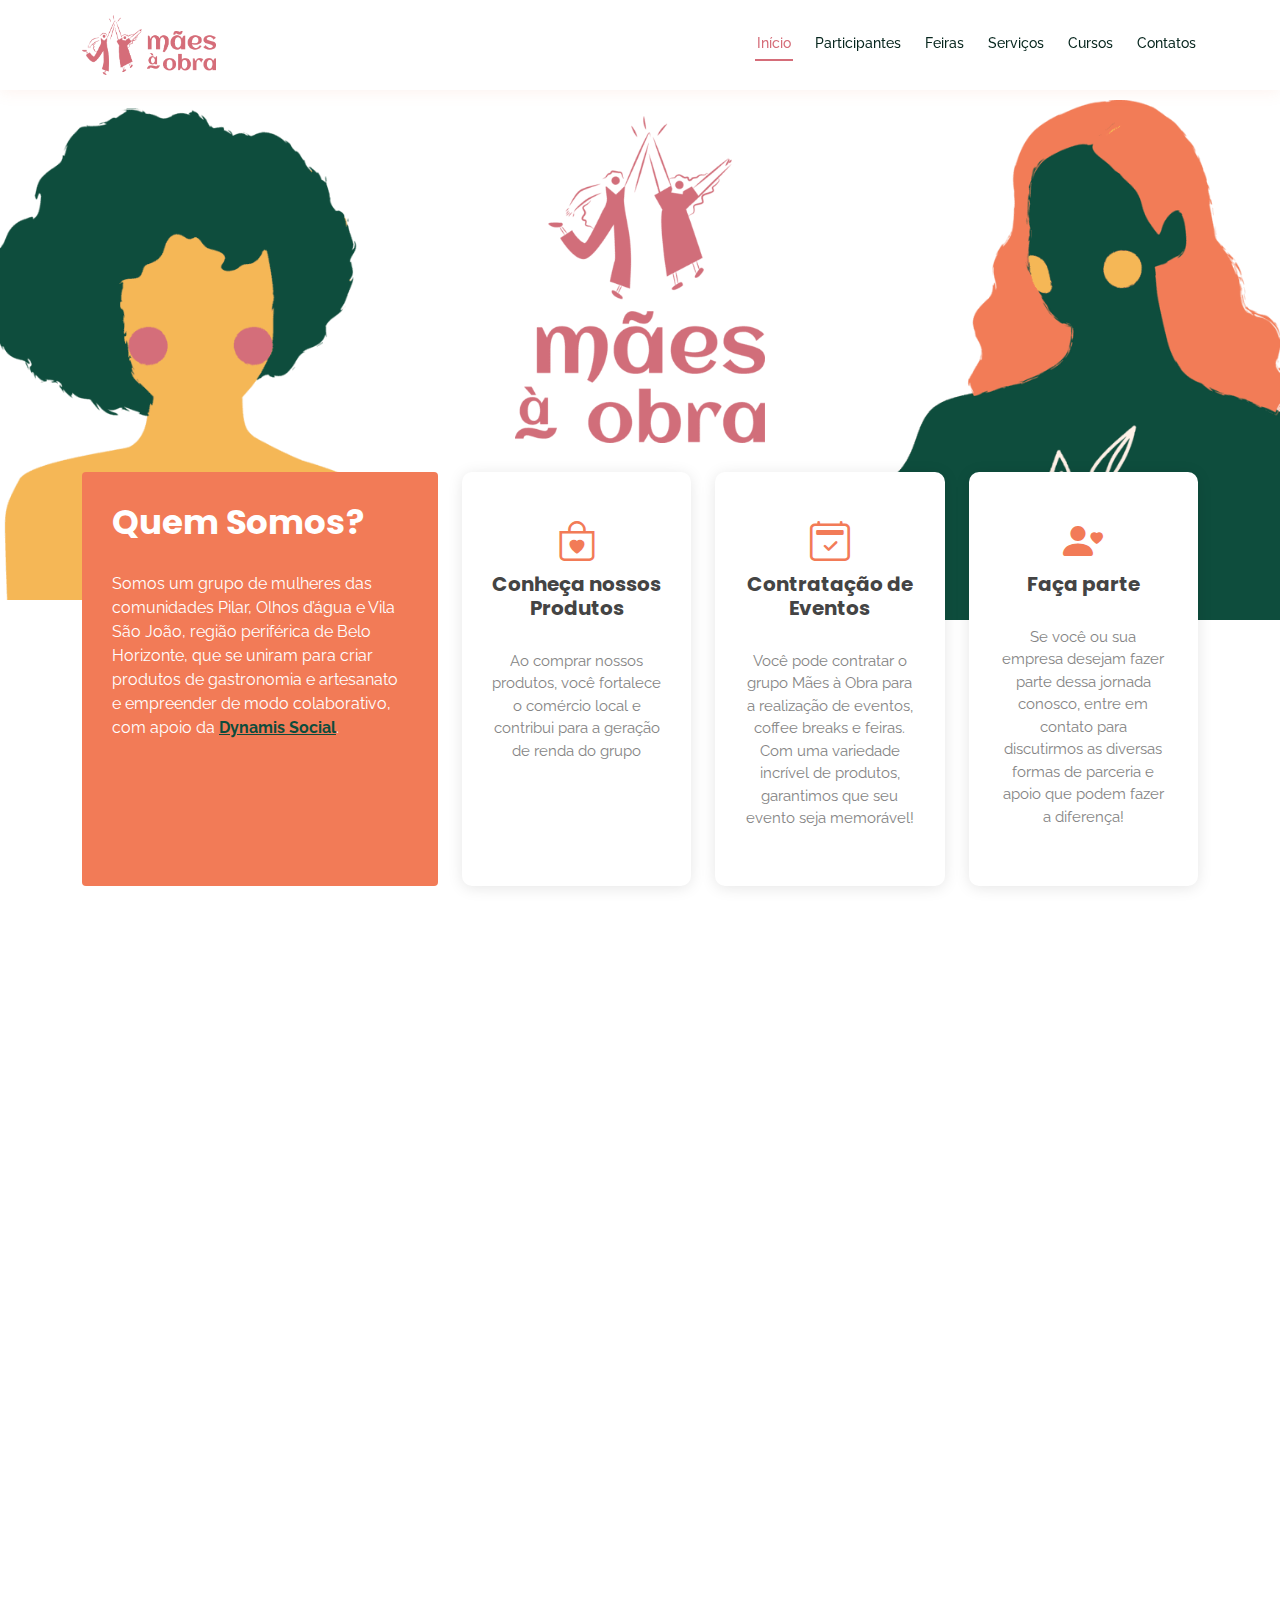
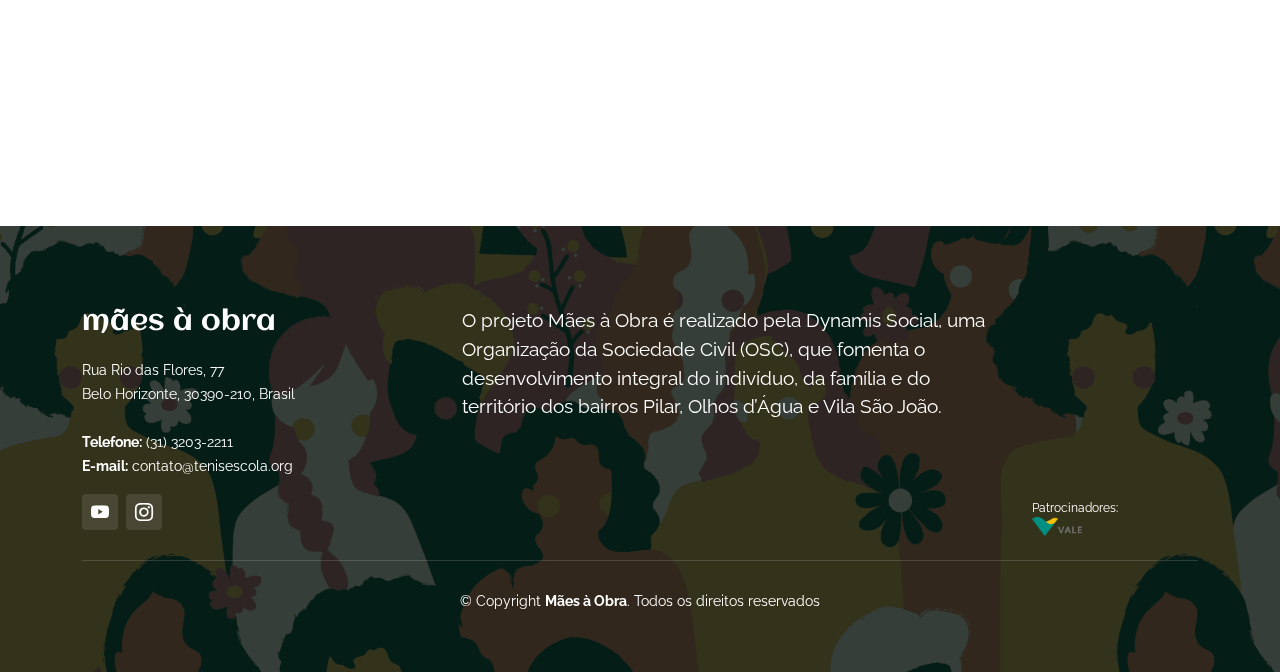
==== commit 27b5b06b: "Adicionando Patrocinador no rodapé" ====
--- a/index.html
+++ b/index.html
@@ -11,7 +11,8 @@
 
   <!--IMAGEM DE PRÉ VISUALIZAÇÃO - META-tags OpenGraph-->
   <meta property="og:title" content="Mães à Obra" />
-  <meta property="og:description" content="Somos um grupo de mulheres da região periférica de Belo Horizonte, que se uniram para criar produtos de gastronomia e artesanato" />
+  <meta property="og:description"
+    content="Somos um grupo de mulheres da região periférica de Belo Horizonte, que se uniram para criar produtos de gastronomia e artesanato" />
   <meta property="og:image" content="C:/ProjetosPHP/GIT_proj_maes_a_obra/assets/img/img-preview.jpg" />
   <meta property="og:url" content="C:/ProjetosPHP/GIT_proj_maes_a_obra/" />
 
@@ -31,7 +32,7 @@
   <link href="assets/vendor/animate.css/animate.min.css" rel="stylesheet">
   <link href="assets/vendor/aos/aos.css" rel="stylesheet">
   <link href="assets/vendor/bootstrap/css/bootstrap.min.css" rel="stylesheet">
-  <link href="assets/vendor/bootstrap-icons/bootstrap-icons.css" rel="stylesheet">  
+  <link href="assets/vendor/bootstrap-icons/bootstrap-icons.css" rel="stylesheet">
   <link href="assets/vendor/glightbox/css/glightbox.min.css" rel="stylesheet">
   <link href="assets/vendor/swiper/swiper-bundle.min.css" rel="stylesheet">
 
@@ -108,7 +109,8 @@
             <div class="icon-boxes d-flex flex-column justify-content-center ">
               <div class="row">
 
-                <div class="col-xl-4 d-flex align-items-stretch animate__animated animate__bounceInLeft animate__slow" onclick="location.href='participantes.html';">
+                <div class="col-xl-4 d-flex align-items-stretch animate__animated animate__bounceInLeft animate__slow"
+                  onclick="location.href='participantes.html';">
                   <div class="grow icon-box mt-4 mt-xl-0">
                     <i class="bi bi-bag-heart"></i>
                     <h4>Conheça nossos Produtos</h4>
@@ -117,7 +119,8 @@
                   </div>
                 </div>
 
-                <div class="col-xl-4 d-flex align-items-stretch animate__animated animate__bounceInLeft animate__slow" onclick="location.href='servicos.html';">
+                <div class="col-xl-4 d-flex align-items-stretch animate__animated animate__bounceInLeft animate__slow"
+                  onclick="location.href='servicos.html';">
                   <div class="grow icon-box mt-4 mt-xl-0">
                     <i class="bi bi-calendar2-check"></i>
                     <h4>Contratação de Eventos</h4>
@@ -126,7 +129,8 @@
                   </div>
                 </div>
 
-                <div class="col-xl-4 d-flex align-items-stretch animate__animated animate__bounceInLeft animate__slow" onclick="location.href='contatos.html';">
+                <div class="col-xl-4 d-flex align-items-stretch animate__animated animate__bounceInLeft animate__slow"
+                  onclick="location.href='contatos.html';">
                   <div class="grow icon-box mt-4 mt-xl-0">
                     <i class="bi bi-person-heart"></i>
                     <h4>Faça parte</h4>
@@ -148,7 +152,7 @@
       <div class="section-title">
         <h2>Transformação através do Empreendedorismo</h2>
       </div>
-      
+
       <img src="assets/img/foto-grupo.png" alt="" class="img-fluid" data-aos="zoom-in">
 
       <div class="container">
@@ -156,28 +160,33 @@
         <div class="row">
 
           <div class="col-xl-5 col-lg-6 py-5 px-lg-5 align-self-center">
-            <p>A <a href="https://dynamissocial.org/dynamis/"><strong>Dynamis Social</strong></a> é uma OSC que desenvolve projetos nas áreas de esporte, educação e cultura junto às
+            <p>A <a href="https://dynamissocial.org/dynamis/"><strong>Dynamis Social</strong></a> é uma OSC que
+              desenvolve projetos nas áreas de esporte, educação e cultura junto às
               comunidades dos bairros Pilar, Olhos d’água e Vila São João. Durante a pandemia de covid-19, um grupo de
               mães das crianças atendidas pela organização começou a se organizar para a comercialização de alguns
               produtos, buscando a geração de renda extra, naquele contexto desafiador que enfrentamos. Daí nasceu o
               projeto Mães à Obra, hoje responsável por movimentar o bairro com feiras mensais, que ocupam a praça
               principal.
             </p>
-            <p>A missão do projeto é empoderar mulheres, promovendo o empreendedorismo colaborativo nas áreas de gastronomia e artesanato. Por meio de feiras mensais, encontros e formações, buscamos aprimorar produtos e servicos, bem como oferecer ferramentas para ampliação das vendas, visando o aumento da renda e bem-estar dessas mulheres e suas famílias.</p>
-          </div>
-
-          <div
-            class="col-xl-7 col-lg-6 icon-boxes py-5 px-lg-5">
+            <p>A missão do projeto é empoderar mulheres, promovendo o empreendedorismo colaborativo nas áreas de
+              gastronomia e artesanato. Por meio de feiras mensais, encontros e formações, buscamos aprimorar produtos e
+              servicos, bem como oferecer ferramentas para ampliação das vendas, visando o aumento da renda e bem-estar
+              dessas mulheres e suas famílias.</p>
+          </div>
+
+          <div class="col-xl-7 col-lg-6 icon-boxes py-5 px-lg-5">
             <div class="icon-box">
               <div class="icon"><i class="bi bi-boxes"></i></div>
               <h4 class="title">Colaboração</h4>
-              <p class="description">Acreditamos na força do trabalho em conjunto para alcançar objetivos comuns e construir uma comunidade sólida.</p>
+              <p class="description">Acreditamos na força do trabalho em conjunto para alcançar objetivos comuns e
+                construir uma comunidade sólida.</p>
             </div>
 
             <div class="icon-box">
               <div class="icon"><i class="bi bi-gem"></i></div>
               <h4 class="title">Empoderamento</h4>
-              <p class="description">Estamos comprometidos em empoderar mulheres, oferecendo oportunidades e recursos para seu crescimento pessoal e profissional.</p>
+              <p class="description">Estamos comprometidos em empoderar mulheres, oferecendo oportunidades e recursos
+                para seu crescimento pessoal e profissional.</p>
             </div>
 
             <div class="icon-box">
@@ -189,62 +198,72 @@
             <div class="icon-box">
               <div class="icon"><i class="bi bi-trophy-fill"></i></div>
               <h4 class="title">Resiliência</h4>
-              <p class="description">Apoiamo-nos mutuamente para superar desafios e construir resiliência em nossas vidas pessoais e profissionais.</p>
-            </div>
-
-          </div>
-        </div>
-      </div>      
+              <p class="description">Apoiamo-nos mutuamente para superar desafios e construir resiliência em nossas
+                vidas pessoais e profissionais.</p>
+            </div>
+
+          </div>
+        </div>
+      </div>
     </section>
 
 
   </main><!-- End #main -->
 
 
-<!-- ======= Footer ======= -->
-<footer id="footer" class="footer">
-
-  <div class="footer-content position-relative">
-    <div class="container">
-      <div class="row">
-
-        <div class="col-lg-4 col-md-6">
-          <div class="footer-info">
-            <h3>mães à obra</h3>
-            <p>
-              Rua Rio das Flores, 77 <br>
-              Belo Horizonte, 30390-210, Brasil<br><br>
-              <strong>Telefone:</strong> (31) 3203-2211<br>
-              <strong>E-mail:</strong> contato@tenisescola.org<br>
-            </p>
-            <div class="social-links d-flex mt-3">
-              <a href="#" class="d-flex align-items-center justify-content-center"><i class="bi bi-facebook"></i></a>
-              <a href="https://www.instagram.com/maesaobra_dynamis/" class="d-flex align-items-center justify-content-center"><i class="bi bi-instagram"></i></a>
-            </div>
-          </div>
-        </div><!-- End footer info column-->
-
-        <div class="col-lg-6 col-md-6">
-          <div class="footer-sentence">
-            <p>O projeto Mães à Obra é realizado pela Dynamis Social, uma Organização da Sociedade Civil (OSC), que fomenta o desenvolvimento integral do indivíduo, da família e do território dos bairros Pilar, Olhos d’Água e Vila São João.</p>
-            <!-- <h2>Acreditamos na transformação e na inclusão.</h2> -->
-          </div>
-        </div>
-
-
-      </div>
-    </div>
-  </div>
-
-  <div class="footer-legal text-center position-relative">
-    <div class="container">
-      <div class="copyright">
-        &copy; Copyright <strong><span>Mães à Obra</span></strong>. Todos os direitos reservados
-      </div>
-    </div>
-  </div>
-
-</footer>
+  <!-- ======= Footer ======= -->
+  <footer id="footer" class="footer">
+
+    <div class="footer-content position-relative">
+      <div class="container">
+        <div class="row">
+
+          <div class="col-lg-4 col-md-4">
+            <div class="footer-info">
+              <h3>mães à obra</h3>
+              <p>
+                Rua Rio das Flores, 77 <br>
+                Belo Horizonte, 30390-210, Brasil<br><br>
+                <strong>Telefone:</strong> (31) 3203-2211<br>
+                <strong>E-mail:</strong> contato@tenisescola.org<br>
+              </p>
+              <div class="social-links d-flex mt-3">
+                <a href="https://www.youtube.com/@dynamissocial"
+                  class="d-flex align-items-center justify-content-center"><i class="bi bi-youtube"></i></a>
+                <a href="https://www.instagram.com/maesaobra_dynamis/"
+                  class="d-flex align-items-center justify-content-center"><i class="bi bi-instagram"></i></a>
+              </div>
+            </div>
+          </div><!-- End footer info column-->
+
+          <div class="col-lg-6 col-md-6">
+            <div class="footer-sentence">
+              <p>O projeto Mães à Obra é realizado pela Dynamis Social, uma Organização da Sociedade Civil (OSC), que
+                fomenta o desenvolvimento integral do indivíduo, da família e do território dos bairros Pilar, Olhos
+                d’Água e Vila São João.</p>
+            </div>
+          </div>
+
+          <div class="col-lg-2 col-md-2 d-flex flex-column align-self-end">
+            <small class="mb-0">Patrocinadores:</small>
+            <img src="assets/img/patrocinadores/patrocinadores-1.png" alt="" class="img-fluid mb-4" width="50px"
+              height="auto">
+          </div>
+
+
+        </div>
+      </div>
+    </div>
+
+    <div class="footer-legal text-center position-relative">
+      <div class="container">
+        <div class="copyright">
+          &copy; Copyright <strong><span>Mães à Obra</span></strong>. Todos os direitos reservados
+        </div>
+      </div>
+    </div>
+
+  </footer>
 
   <div id="preloader"></div>
 
--- a/assets/css/style.css
+++ b/assets/css/style.css
@@ -986,7 +986,7 @@
 
 .footer:before {
   content: "";
-  background: rgba(7, 38, 30, 0.8);
+  background: rgba(2, 17, 14, 0.8);
   position: absolute;
   inset: 0;
 }
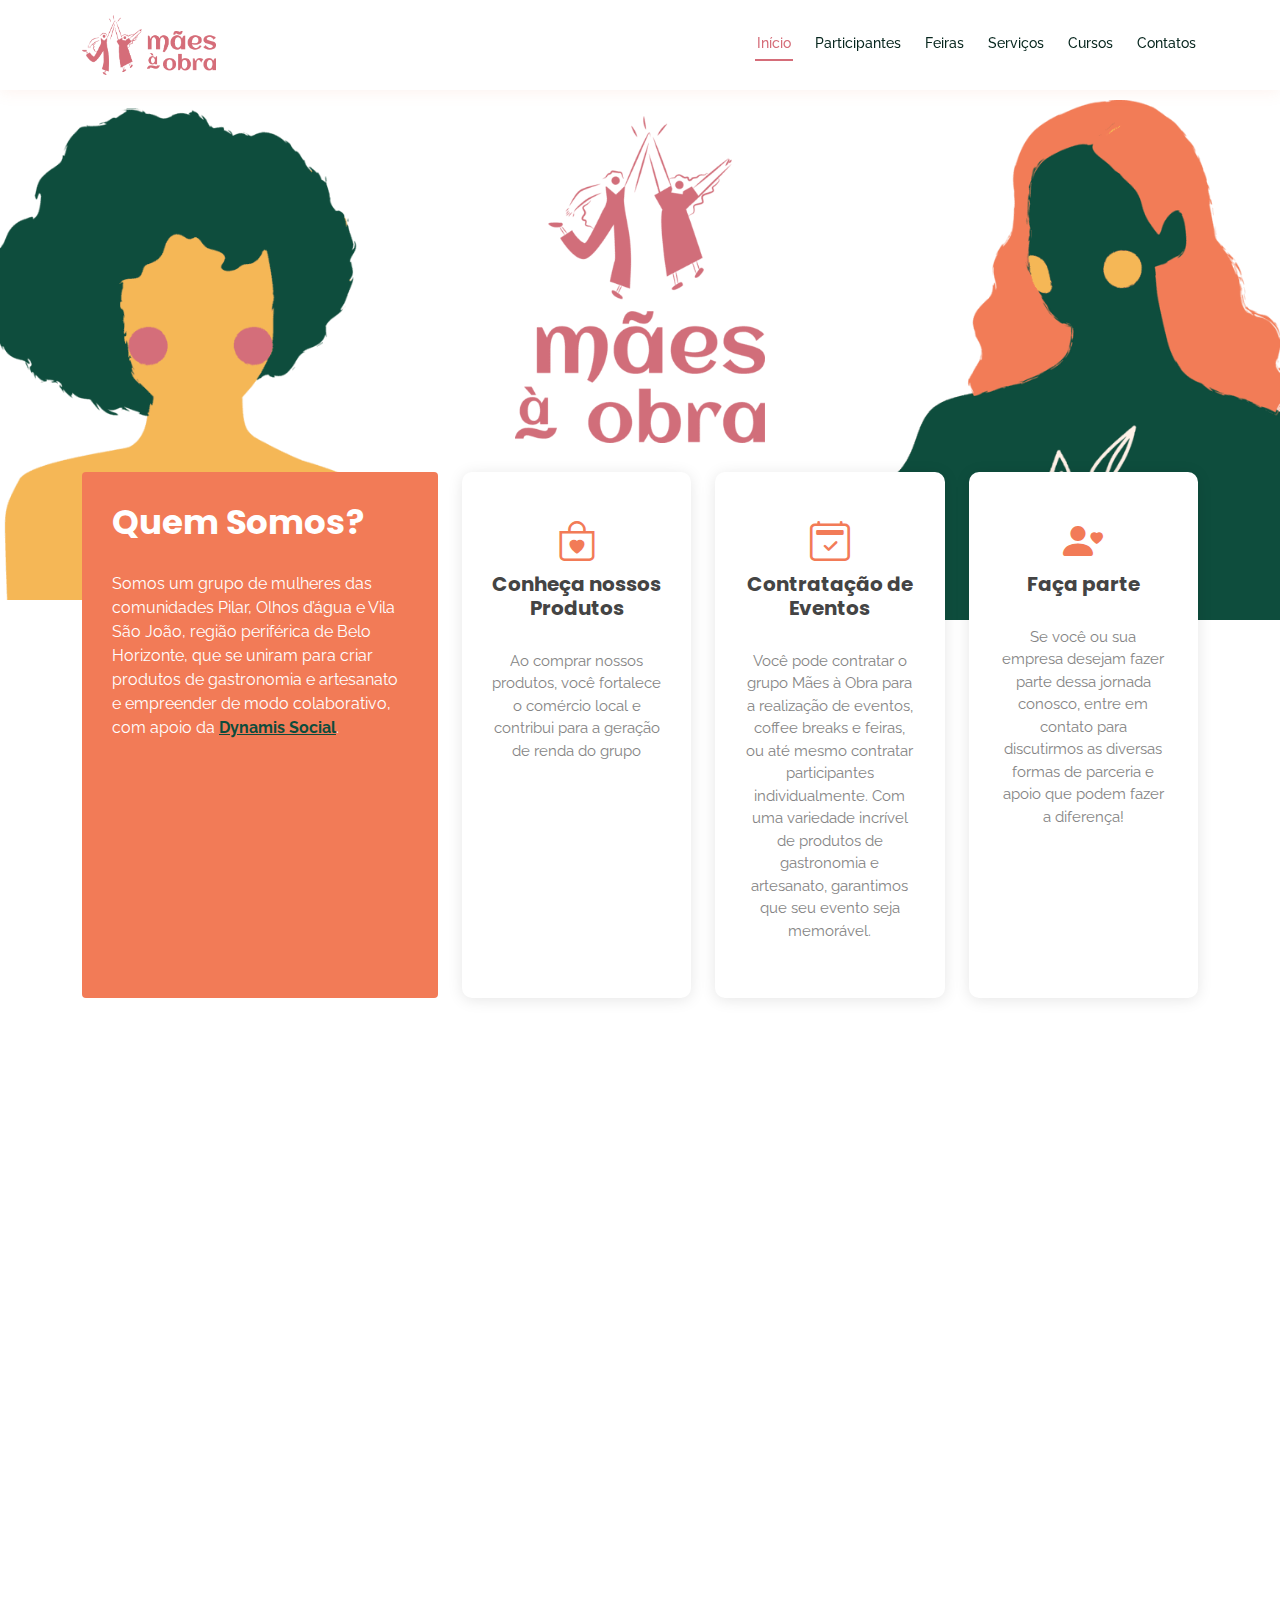
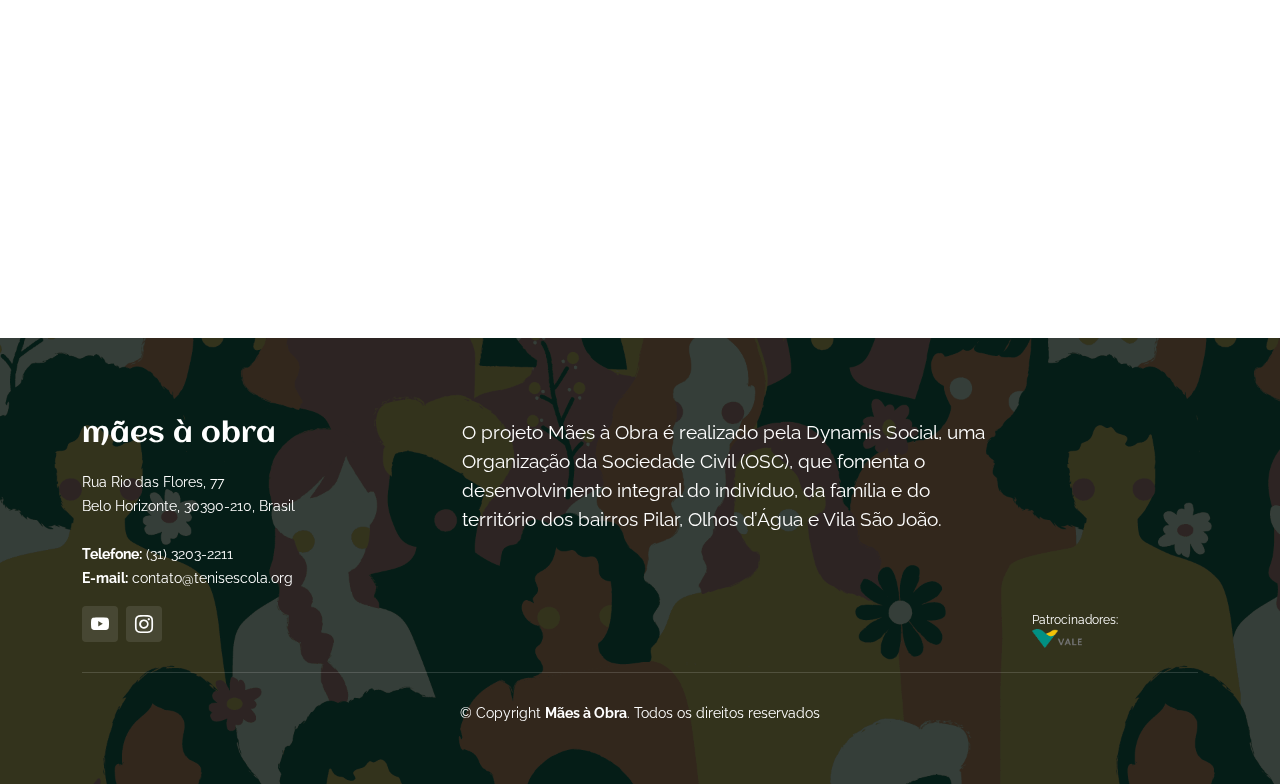
==== commit c7088956: "Adicionando nova participante e alterando texto" ====
--- a/index.html
+++ b/index.html
@@ -124,8 +124,7 @@
                   <div class="grow icon-box mt-4 mt-xl-0">
                     <i class="bi bi-calendar2-check"></i>
                     <h4>Contratação de Eventos</h4>
-                    <p>Você pode contratar o grupo Mães à Obra para a realização de eventos, coffee breaks e feiras. Com
-                      uma variedade incrível de produtos, garantimos que seu evento seja memorável!</p>
+                    <p>Você pode contratar o grupo Mães à Obra para a realização de eventos, coffee breaks e feiras, ou até mesmo contratar participantes individualmente. Com uma variedade incrível de produtos de gastronomia e artesanato, garantimos que seu evento seja memorável.</p>
                   </div>
                 </div>
 
--- a/assets/css/style.css
+++ b/assets/css/style.css
@@ -552,10 +552,6 @@
 /*--------------------------------------------------------------
 # participantes
 --------------------------------------------------------------*/
-.participantes .tab-group{
-  overflow-x: hidden;
-  /* max-height: 250px; */
-}
 
 .participantes .nav-tabs {
   border: 0;
@@ -579,6 +575,7 @@
 .participantes .nav-link.active {
   color: var(--color-emphasis-primary);
   border-color: var(--color-emphasis-primary);
+  background-color: var(--color-primary-ligth);
 }
 
 .participantes .tab-pane.active {
@@ -635,6 +632,16 @@
   border-radius: 200px;
 }
 
+.buy-btn{
+  background-color: var(--color-emphasis-secondary);
+  border-color: var(--color-emphasis-secondary);
+}
+
+.buy-btn:hover{
+  background-color: var(--color-emphasis-secondary-dark);
+  border-color: var(--color-emphasis-secondary-dark);
+}
+
 .quote-icon-left {
   color: color-mix(in srgb, var(--color-emphasis-primary), transparent 60%);
   font-size: 36px;
@@ -694,10 +701,13 @@
   }
 }
 
-
 /*--------------------------------------------------------------
 # servicos
 --------------------------------------------------------------*/
+.link-service{
+  cursor: pointer;
+  font-weight: bold;
+}
 .servicos .service-item {
   text-align: center;
   border: 1px solid color-mix(in srgb, var(--color-primary), transparent 85%);
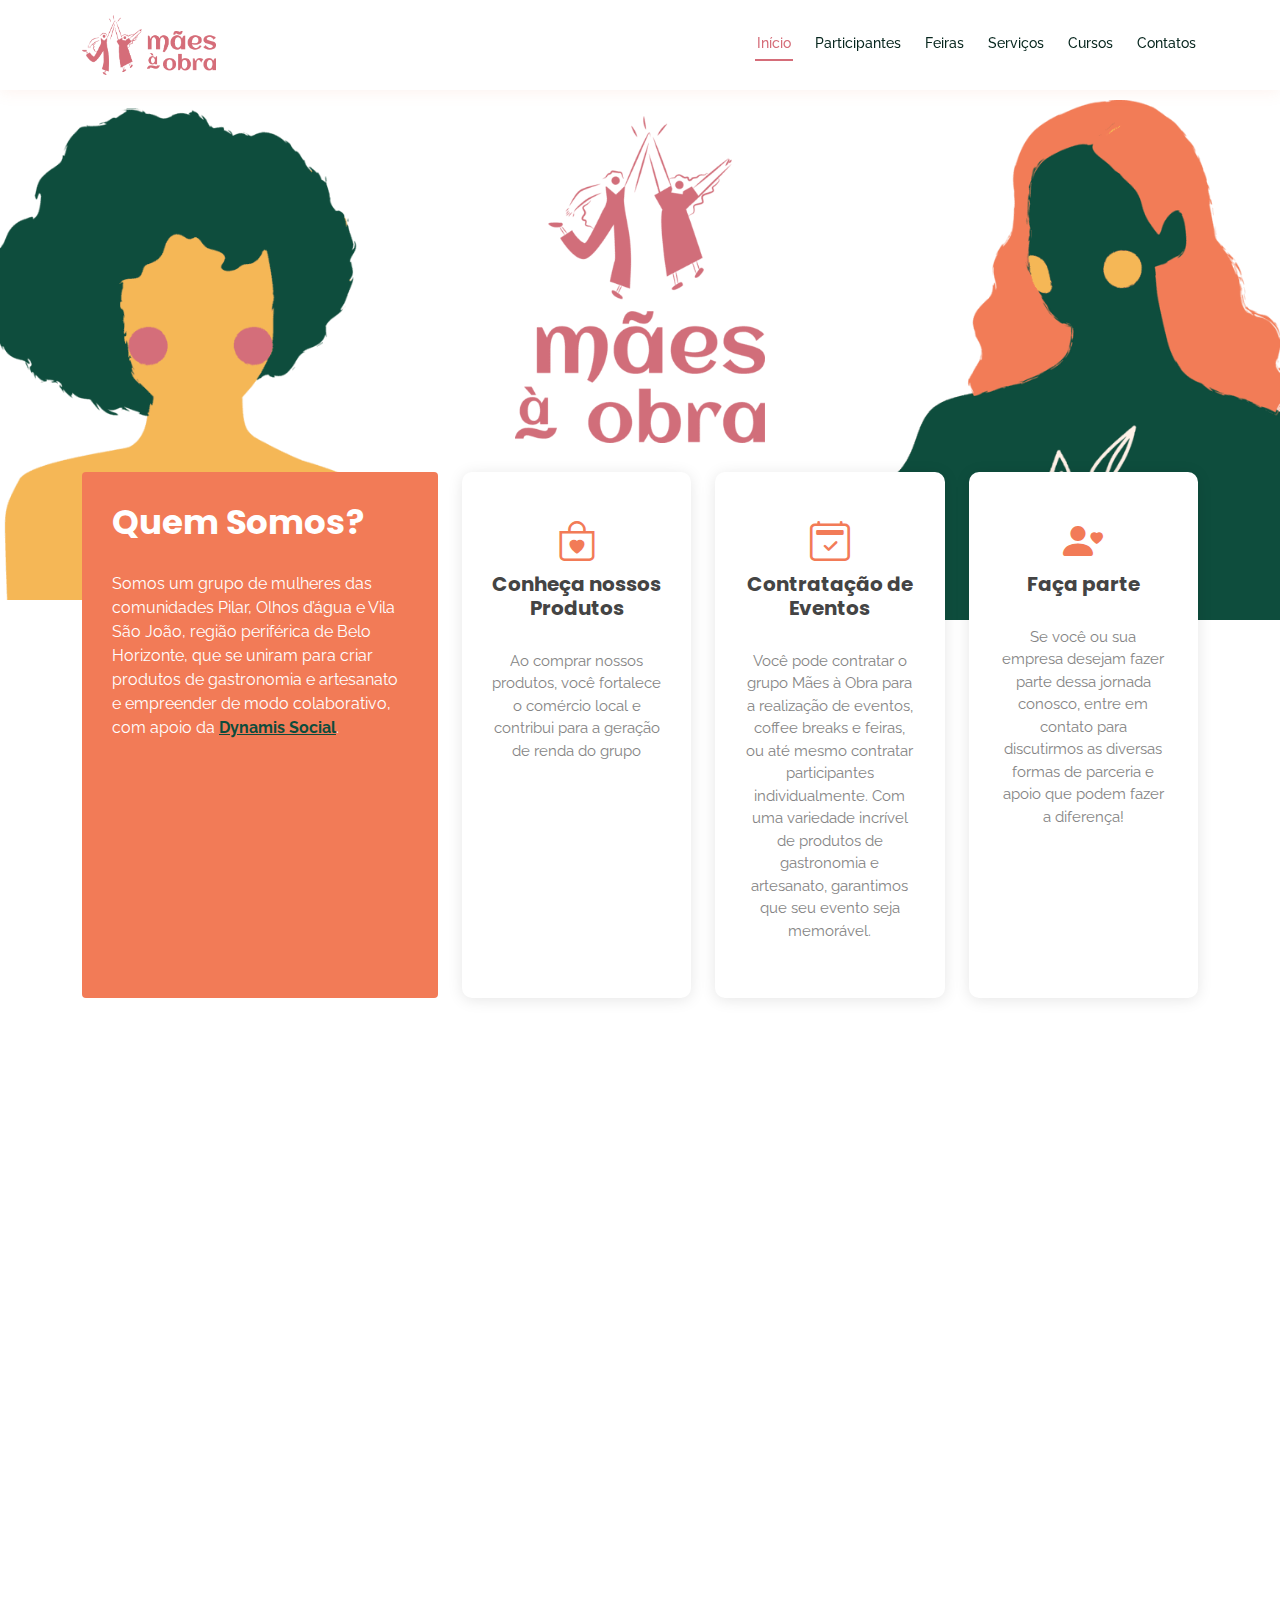
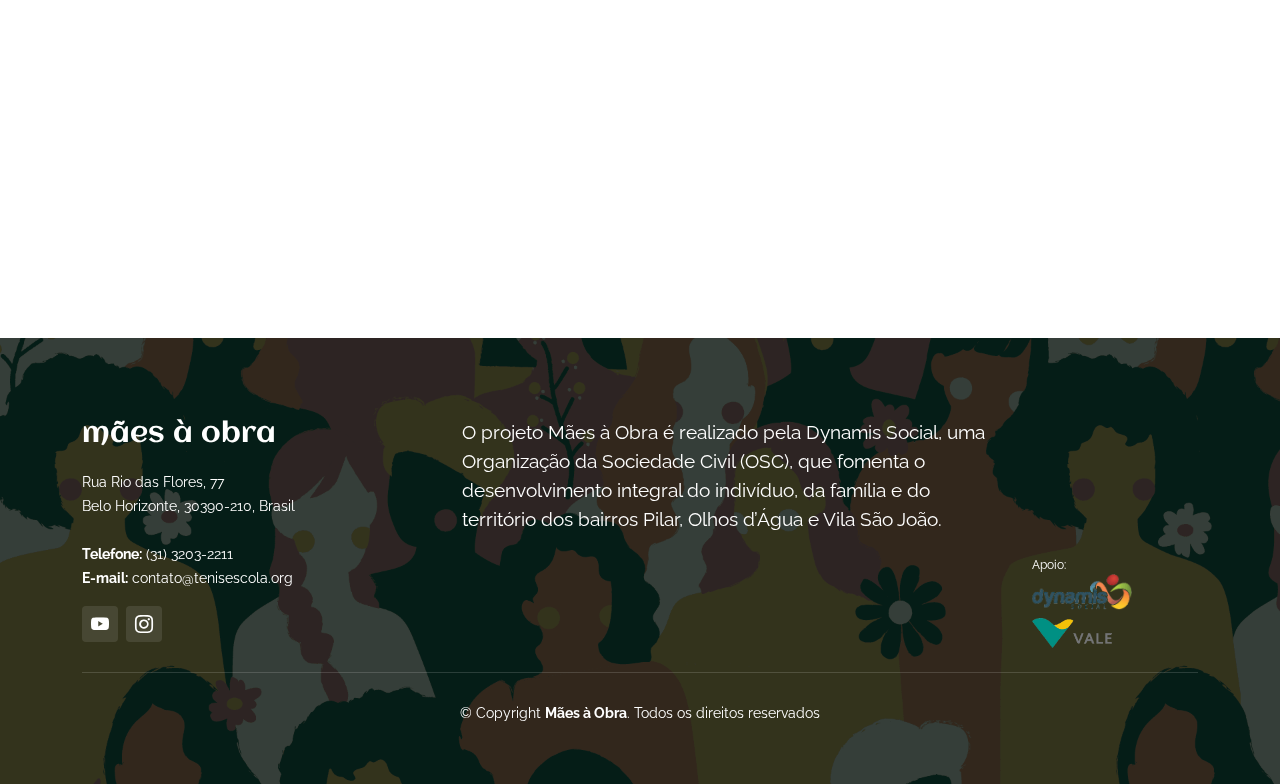
==== commit bf332634: "Adicionando imagem da Dynamis" ====
--- a/index.html
+++ b/index.html
@@ -244,9 +244,9 @@
           </div>
 
           <div class="col-lg-2 col-md-2 d-flex flex-column align-self-end">
-            <small class="mb-0">Patrocinadores:</small>
-            <img src="assets/img/patrocinadores/patrocinadores-1.png" alt="" class="img-fluid mb-4" width="50px"
-              height="auto">
+            <small class="mb-0">Apoio:</small>
+            <img src="assets/img/patrocinadores/patrocinadores-1.png" class="img-fluid mb-2" width="100px" height="auto">
+            <img src="assets/img/patrocinadores/patrocinadores-2.png" class="img-fluid mb-4" width="80px" height="auto">
           </div>
 
 
--- a/assets/css/style.css
+++ b/assets/css/style.css
@@ -549,157 +549,6 @@
   --bs-tooltip-color: var(--bs-white);
 }
 
-/*--------------------------------------------------------------
-# participantes
---------------------------------------------------------------*/
-
-.participantes .nav-tabs {
-  border: 0;
-}
-
-.participantes .nav-link {
-  border: 0;
-  padding: 12px 15px 12px 0;
-  transition: 0.3s;
-  color: var(--color-emphasis-secondary);
-  border-radius: 0;
-  border-right: 2px solid #ebf1f6;
-  font-weight: 600;
-  font-size: 15px;
-}
-
-.participantes .nav-link:hover {
-  color: var(--color-emphasis-primary);
-}
-
-.participantes .nav-link.active {
-  color: var(--color-emphasis-primary);
-  border-color: var(--color-emphasis-primary);
-  background-color: var(--color-primary-ligth);
-}
-
-.participantes .tab-pane.active {
-  animation: fadeIn 0.5s ease-out;
-}
-
-.participantes .title {
-  font-family: var(--font-logomarca);
-  font-weight: 400;
-  font-style: normal;
-  color: var(--color-emphasis-secondary);
-}
-
-.participantes .details h3 {
-  font-size: 26px;
-  font-weight: 600;
-  margin-bottom: 20px;
-  color: var(--color-emphasis-primary);
-  font-family: var(--font-secondary);
-}
-
-.participantes .details a{
-  transition: ease-in-out 0.3s;
-  display: flex;
-  align-items: center;
-  justify-content: center;
-  border-radius: 50px;
-  width: 32px;
-  height: 32px;
-  background: var(--color-emphasis-primary);
-  color: #fff;
-}
-
-.participantes .details a:hover{
-  background: var(--color-primary-ligth);
-  color: var(--color-emphasis-primary);
-}
-
-.participantes .details p {
-  color: #777777;
-}
-
-.participantes .details .citacao {
-  color: var(--color-emphasis-primary);
-  font-size: larger;
-}
-
-
-.participantes .details p:last-child {
-  margin-bottom: 0;
-}
-
-.participantes .details-img img{
-  border-radius: 200px;
-}
-
-.buy-btn{
-  background-color: var(--color-emphasis-secondary);
-  border-color: var(--color-emphasis-secondary);
-}
-
-.buy-btn:hover{
-  background-color: var(--color-emphasis-secondary-dark);
-  border-color: var(--color-emphasis-secondary-dark);
-}
-
-.quote-icon-left {
-  color: color-mix(in srgb, var(--color-emphasis-primary), transparent 60%);
-  font-size: 36px;
-  line-height: 0;
-  display: inline-block;
-  left: -5px;
-  position: relative;
-}
-
-.quote-icon-right {
-  color: color-mix(in srgb, var(--color-emphasis-primary), transparent 60%);
-  font-size: 36px;
-  line-height: 0;
-  display: inline-block;
-  right: -5px;
-  position: relative;
-  top: 10px;
-  transform: scale(-1, -1);
-}
-
-.gallery .swiper-pagination {
-  margin-top: 20px;
-  position: relative;
-}
-
-.gallery .swiper-pagination .swiper-pagination-bullet-active{
-  background: var(--color-emphasis-primary); 
-}
-
-.gallery .swiper-slide-active {
-  text-align: center;
-}
-
-@media (min-width: 992px) {
-  .gallery .swiper-wrapper {
-    padding: 40px 0;
-  }
-
-  .gallery .swiper-slide-active {
-    border: 4px solid var(--color-emphasis-primary);
-    padding: 4px;
-    z-index: 1;
-    transform: scale(1.5);
-    transition: none;
-  }
-}
-
-@media (max-width: 992px) {
-  .participantes .nav-link {
-    border: 0;
-    padding: 15px;
-  }
-
-  .participantes .nav-link.active {
-    color: #fff;
-    background: var(--color-emphasis-primary);
-  }
-}
 
 /*--------------------------------------------------------------
 # servicos
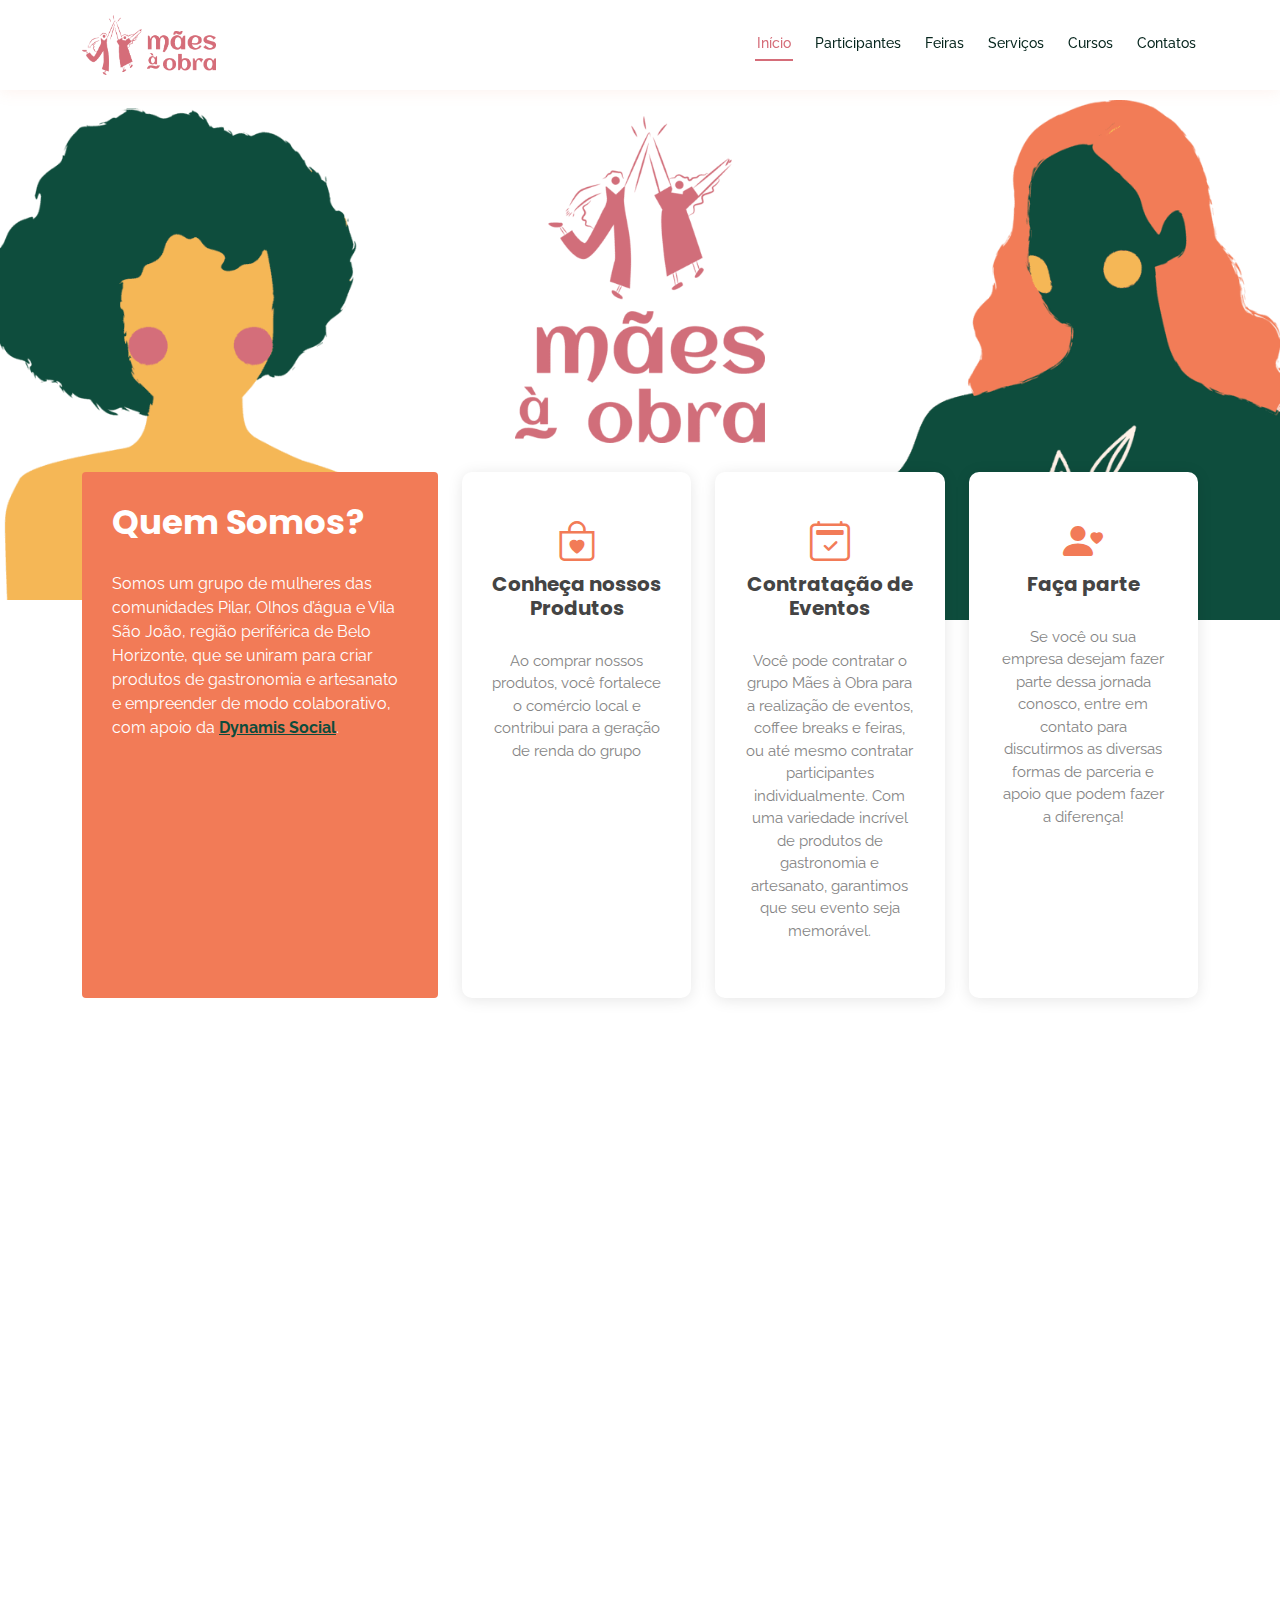
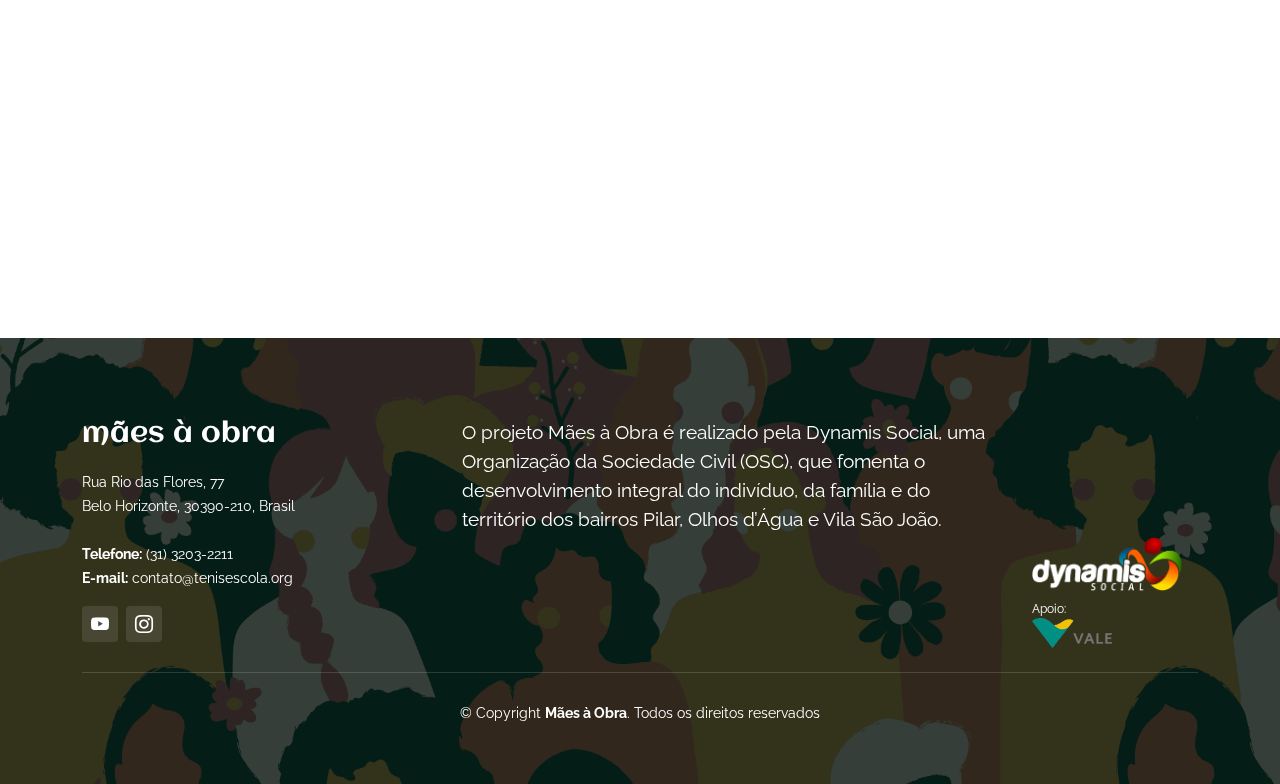
==== commit 2099ea21: "Ajuste logo dynamis no rodapé" ====
--- a/index.html
+++ b/index.html
@@ -244,8 +244,8 @@
           </div>
 
           <div class="col-lg-2 col-md-2 d-flex flex-column align-self-end">
-            <small class="mb-0">Apoio:</small>
-            <img src="assets/img/patrocinadores/patrocinadores-1.png" class="img-fluid mb-2" width="100px" height="auto">
+            <img src="assets/img/patrocinadores/patrocinadores-1.png" class="img-fluid mb-2" width="150px" height="auto">
+            <small class="mb-0">Apoio:</small>            
             <img src="assets/img/patrocinadores/patrocinadores-2.png" class="img-fluid mb-4" width="80px" height="auto">
           </div>
 
